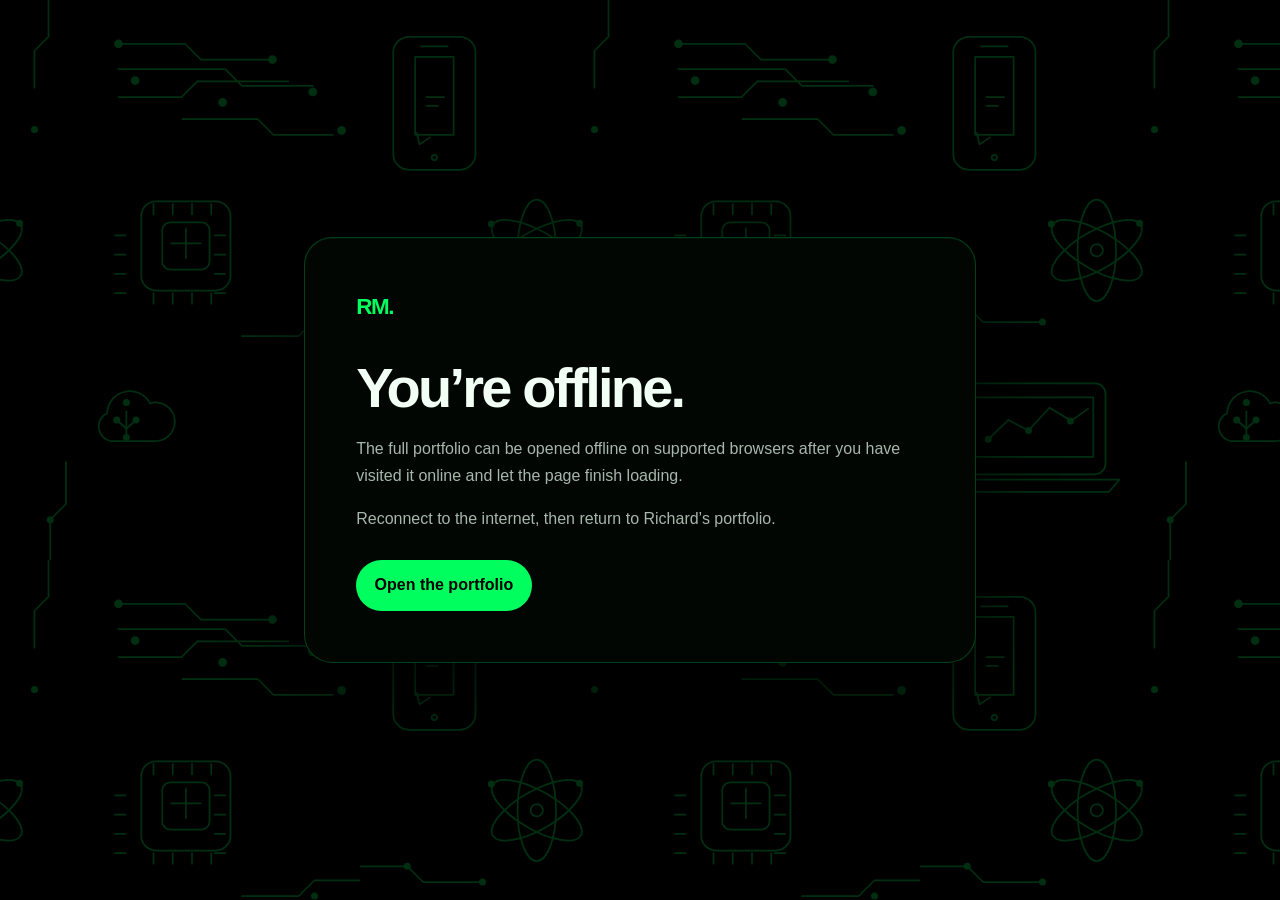
==== offline.html @ 650eb427 "Restyle portfolio in black and neon green" ====
<!doctype html>
<html lang="en">
<head>
  <meta charset="utf-8" />
  <meta name="viewport" content="width=device-width, initial-scale=1" />
  <meta name="robots" content="noindex,follow" />
  <link rel="canonical" href="https://richardmanzi.github.io/" />
  <meta name="theme-color" content="#000000" />
  <title>Offline — Richard Manzi Portfolio</title>
  <style>
    :root { color-scheme: dark; font-family: system-ui, sans-serif; background: #000000; color: #f1fff5; }
    * { box-sizing: border-box; }
    body { min-height: 100vh; margin: 0; display: grid; place-items: center; padding: 1.5rem; }
    main { width: min(100%, 38rem); padding: clamp(1.5rem, 6vw, 3rem); border: 1px solid rgba(48, 49, 39, .12); border-radius: 1.5rem; background: rgba(255, 255, 255, .78); }
    .mark { color: #61752e; font-weight: 800; letter-spacing: -.06em; font-size: 1.4rem; }
    h1 { margin: 2rem 0 .75rem; font-size: clamp(2rem, 8vw, 3.5rem); line-height: 1.05; }
    p { color: #63665d; line-height: 1.7; }
    a { display: inline-block; margin-top: .75rem; padding: .8rem 1.1rem; border-radius: 999px; background: #61752e; color: #fff; font-weight: 750; text-decoration: none; }
    a:focus-visible { outline: 3px solid #61752e; outline-offset: 3px; }
  </style>
  <link rel="stylesheet" href="glass.css?v=black-neon-doodles-2026-10-14" />
</head>
<body>
  <main>
    <div class="mark" aria-hidden="true">RM.</div>
    <h1>You’re offline.</h1>
    <p>The full portfolio can be opened offline on supported browsers after you have visited it online and let the page finish loading.</p>
    <p>Reconnect to the internet, then return to Richard’s portfolio.</p>
    <a href="/">Open the portfolio</a>
  </main>
</body>
</html>
---- glass.css ----
/* Richard Manzi portfolio — warm, light glass theme */
:root {
  --lime: #61752e;
  --lime2: #74863c;
  --lime3: #536426;
  --dark: #282a24;
  --dark2: #f7f6f1;
  --dark3: #eeede7;
  --card: rgba(255, 255, 255, 0.78);
  --border: rgba(48, 49, 39, 0.12);
  --text: #282a24;
  --muted: #63665d;
  --shadow: rgba(42, 40, 31, 0.10);
  --nav-bg: rgba(250, 249, 246, 0.82);
  color-scheme: light;
}

*,
*::before,
*::after { box-sizing: border-box; }

html {
  scroll-behavior: smooth;
  scroll-padding-top: 6rem;
  background: var(--dark2);
}

body {
  min-width: 320px;
  background-color: var(--dark2);
  background-image:
    radial-gradient(ellipse at 8% 6%, rgba(214, 220, 185, 0.34), transparent 34rem),
    radial-gradient(ellipse at 92% 24%, rgba(241, 224, 197, 0.30), transparent 32rem);
  color: var(--text);
  font-family: -apple-system, BlinkMacSystemFont, "Segoe UI", Inter, sans-serif;
  font-size: 16px;
  line-height: 1.65;
  overflow-x: clip;
  -webkit-font-smoothing: antialiased;
  text-rendering: optimizeLegibility;
}

body, button, input, select, textarea { font-family: -apple-system, BlinkMacSystemFont, "Segoe UI", Inter, sans-serif; }
button, input, select, textarea { font-size: inherit; }
img { max-width: 100%; }

* { cursor: auto !important; }
a, button, [role="button"], label, input[type="checkbox"], input[type="radio"] { cursor: pointer !important; }
input:not([type="checkbox"]):not([type="radio"]), textarea { cursor: text !important; }

::selection { background: #dce4c1; color: #25271f; }
::-webkit-scrollbar { width: 8px; }
::-webkit-scrollbar-track { background: #efeee8; }
::-webkit-scrollbar-thumb { background: #9ba977; border: 2px solid #efeee8; border-radius: 999px; }

:focus-visible {
  outline: 3px solid #6c8136 !important;
  outline-offset: 3px;
}

#progress-bar {
  height: 3px;
  background: linear-gradient(90deg, #71843b, #b8c77d);
  box-shadow: 0 1px 8px rgba(94, 116, 44, 0.25);
}

#loader {
  background: rgba(247, 246, 241, 0.97);
  color: var(--text);
}
.loader-logo { color: var(--lime); }
.loader-bar-bg { background: #e2e2d9; }
.loader-bar-fill { background: var(--lime); }

/* Floating top navigation */
body > nav {
  top: max(10px, env(safe-area-inset-top));
  left: clamp(12px, 3.4vw, 52px);
  right: clamp(12px, 3.4vw, 52px);
  width: auto;
  min-height: 62px;
  padding: 0.62rem clamp(0.8rem, 1.7vw, 1.5rem);
  border: 1px solid rgba(255, 255, 255, 0.76);
  border-radius: 999px;
  background: var(--nav-bg);
  box-shadow: 0 12px 38px rgba(47, 45, 36, 0.09), inset 0 1px 0 rgba(255, 255, 255, 0.88);
  backdrop-filter: blur(18px) saturate(145%);
  -webkit-backdrop-filter: blur(18px) saturate(145%);
}

.nav-logo, .drawer-logo, .footer-name { color: var(--lime); }
.nav-logo { font-size: 1.25rem; letter-spacing: -0.07em; }
.nav-links { gap: 0.1rem; }
.nav-links li a {
  padding: 0.5rem 0.7rem;
  border-radius: 999px;
  color: #5f625a;
  font-size: 0.78rem;
  transition: color 0.2s ease, background 0.2s ease;
}
.nav-links li a:hover, .nav-links li a.active { color: #4d6126; background: rgba(111, 132, 56, 0.10); }
.nav-right { gap: 0.55rem; }
.nav-social, .drawer-social-link, .footer-social {
  background: rgba(255, 255, 255, 0.76);
  border: 1px solid var(--border);
  border-radius: 50%;
  color: var(--text);
}
.nav-social { width: 34px; height: 34px; }
.nav-social[title="LinkedIn"] { color: #fff !important; background: #176da0; border-color: #176da0; }
.nav-cta, .drawer-cta, .hire-banner-btn {
  background: var(--lime);
  color: #fff;
  border-radius: 999px;
  box-shadow: 0 5px 14px rgba(74, 91, 34, 0.16);
}
.nav-cta { padding: 0.55rem 1.05rem; font-size: 0.82rem; }
.nav-cta:hover, .drawer-cta:hover, .hire-banner-btn:hover { background: var(--lime3); color: #fff; }
.lang-switcher { background: rgba(255, 255, 255, 0.66); border-color: var(--border); border-radius: 999px; }
.lang-btn { border-radius: 999px; }
.lang-btn.active { background: #e8edd8; color: #43551f; }
.nav-avail-dot { background: #42845e; }
.hamburger span { background: var(--text); }

/* Keep the drawer's inner nav in normal document flow (the global nav rule is fixed). */
#mobile-drawer {
  z-index: 1001;
  width: min(88vw, 360px);
  padding: max(1.4rem, env(safe-area-inset-top)) 1.25rem max(1.5rem, env(safe-area-inset-bottom));
  background: rgba(250, 249, 246, 0.96);
  border-left: 1px solid rgba(255, 255, 255, 0.85);
  box-shadow: -20px 0 60px rgba(40, 39, 32, 0.14);
  backdrop-filter: blur(22px);
  -webkit-backdrop-filter: blur(22px);
}
#mobile-drawer .drawer-header { margin-bottom: 1.2rem; }
#mobile-drawer .drawer-links {
  position: static;
  inset: auto;
  display: flex;
  width: auto;
  height: auto;
  flex: 0 0 auto;
  padding: 0;
  overflow: visible;
  border: 0;
  border-radius: 0;
  background: transparent;
  box-shadow: none;
  backdrop-filter: none;
  -webkit-backdrop-filter: none;
}
.drawer-close { background: rgba(255,255,255,.8); border-color: var(--border); color: var(--text); border-radius: 50%; }
.drawer-links a { color: var(--text); border-color: rgba(48,49,39,.09); padding: 0.78rem 0.15rem; }
.drawer-links a:hover { color: var(--lime); }
.drawer-cv { color: var(--lime); border-color: rgba(97,117,46,.3); border-radius: 999px; }
.drawer-social-link { color: var(--text); }
.drawer-overlay { background: rgba(34, 35, 30, 0.36); backdrop-filter: blur(3px); }

/* Hero */
#hero {
  min-height: min(100vh, 920px);
  min-height: min(100svh, 920px);
  padding: clamp(7.7rem, 13vh, 10rem) 5% 4.7rem;
  background:
    radial-gradient(ellipse at 83% 20%, rgba(222, 226, 202, 0.58), transparent 32rem),
    radial-gradient(ellipse at 15% 88%, rgba(244, 224, 205, 0.40), transparent 28rem),
    linear-gradient(145deg, #faf9f5 0%, #f2f1eb 100%);
}
#hero::before { top: -15rem; right: -12rem; width: 38rem; height: 38rem; background: radial-gradient(circle, rgba(186, 199, 143, 0.24), transparent 70%); }
#hero::after { bottom: -13rem; left: -9rem; width: 30rem; height: 30rem; background: radial-gradient(circle, rgba(226, 195, 163, 0.22), transparent 70%); }
.hero-inner { max-width: 1160px; gap: clamp(2.5rem, 7vw, 6.8rem); }
.hero-text { flex: 1 1 610px; max-width: 690px; }
.hero-badge, .countdown-badge {
  background: rgba(255,255,255,.72);
  border: 1px solid rgba(97,117,46,.19);
  color: #4e6427;
  box-shadow: 0 5px 18px rgba(54,54,42,.045);
}
.hero-badge::before { color: #48845c; }
.hero-name {
  color: var(--text);
  font-family: -apple-system, BlinkMacSystemFont, "Segoe UI", Inter, sans-serif;
  font-size: clamp(3.45rem, 7.4vw, 6.15rem);
  font-weight: 800;
  letter-spacing: -0.075em;
  line-height: .98;
}
.hero-name .first { color: #292b25; }
.hero-name .last { color: var(--lime); }
.hero-title { color: #55584f; font-size: clamp(1rem, 2vw, 1.2rem); }
.hero-title .typed-text { color: #4f6428; }
.hero-title .cursor { background: var(--lime); }
.hero-desc { max-width: 560px; color: #5c5f56; font-size: 1.02rem; line-height: 1.8; }
.hero-actions { gap: 0.7rem; }
.btn-primary, .service-cta, .form-btn, .t-form-btn {
  background: var(--lime);
  color: #fff;
  border-radius: 999px;
  box-shadow: 0 7px 18px rgba(77, 95, 36, 0.15);
}
.btn-primary:hover, .service-cta:hover, .form-btn:hover, .t-form-btn:hover { background: var(--lime3); color: #fff; box-shadow: 0 10px 24px rgba(77, 95, 36, 0.2); }
.btn-secondary, .btn-download {
  color: #34372f;
  border: 1px solid rgba(48,49,39,.16);
  border-radius: 999px;
  background: rgba(255,255,255,.46);
}
.btn-secondary:hover, .btn-download:hover { border-color: rgba(97,117,46,.45); color: #4c6225; background: rgba(255,255,255,.78); }
.btn-download { color: #4d6327; border-color: rgba(97,117,46,.26); }
.hero-photo { flex: 0 0 auto; }
.hero-photo-wrap {
  width: clamp(270px, 29vw, 370px);
  height: clamp(330px, 37vw, 440px);
  border: 8px solid rgba(255,255,255,.78);
  border-radius: 38px;
  background: #ebe8dc;
  box-shadow: 0 26px 65px rgba(56, 51, 40, 0.15), 0 0 0 1px rgba(90,93,69,.08);
}
.hero-photo-wrap img { object-position: center 15%; }
.hero-stats { display: grid; grid-template-columns: repeat(4, minmax(75px,1fr)); gap: 0.7rem; max-width: 565px; margin-top: 2rem; }
.stat { padding: 0.8rem 0.45rem; border: 1px solid rgba(48,49,39,.08); border-radius: 18px; background: rgba(255,255,255,.48); }
.stat-num { color: var(--lime); font-size: 1.75rem; letter-spacing: -.05em; }
.stat-label { color: #66685f; font-size: 0.65rem; letter-spacing: .08em; }
#hero .hero-actions a, #hero .hero-actions button { min-height: 46px; }
#hero .hero-actions #pwa-install-btn { color: var(--lime) !important; background: rgba(255,255,255,.76) !important; border-color: var(--border) !important; border-radius: 999px !important; }
#hero > .hero-inner .hero-text > div[style*="Share:"] a,
#hero > .hero-inner .hero-text > div[style*="Share:"] button { border-radius: 999px !important; }

/* Soft alternating section canvases */
#why-me { background: linear-gradient(130deg, #e8edd9, #f3f0e5 78%); color: var(--text); }
#about, #skills, #experience, #photography, #blog, #languages, #pricing { background-color: #f0efe9; }
#services, #projects, #education, #testimonials, #contact, #availability { background-color: #f8f7f2; }
section { padding: clamp(4.3rem, 7vw, 6.5rem) 5%; scroll-margin-top: 5.4rem; }
.section-inner, .why-inner { max-width: 1160px; }
.section-tag { color: #52692b; letter-spacing: .19em; }
.section-title, .why-title { color: var(--text); font-family: -apple-system, BlinkMacSystemFont, "Segoe UI", Inter, sans-serif; letter-spacing: -.055em; }
.section-title span { color: var(--lime); }
.section-sub, .why-sub { color: var(--muted); }
.divider { width: 48px; height: 4px; background: linear-gradient(90deg, var(--lime), #b8c77d); }
#why-me .why-sub { opacity: 1; }
.why-grid { gap: 1rem; }
.why-card {
  background: rgba(255,255,255,.50);
  border: 1px solid rgba(255,255,255,.76);
  border-radius: 22px;
  box-shadow: 0 8px 24px rgba(48,48,36,.045);
}
.why-card-title { color: #292b25; }
.why-card-text { color: #5e6058; opacity: 1; }
.why-icon { font-size: 1.75rem; }

/* Translucent panels — blur is limited to interactive/content surfaces. */
.about-card, .service-card, .skill-category, .project-card, .edu-card,
.testimonial-card, .testimonial-form-wrap, .lang-card, .contact-item,
.countdown-card, .pricing-grid-wrap > div {
  background: rgba(255,255,255,.73);
  border: 1px solid rgba(255,255,255,.9);
  border-radius: 22px;
  box-shadow: 0 12px 32px rgba(48,47,37,.055), inset 0 1px 0 rgba(255,255,255,.78);
}
@supports ((backdrop-filter: blur(1px)) or (-webkit-backdrop-filter: blur(1px))) {
  .about-card, .service-card, .project-card, .testimonial-card, .contact-item, .testimonial-form-wrap {
    backdrop-filter: blur(9px) saturate(125%);
    -webkit-backdrop-filter: blur(9px) saturate(125%);
  }
}
.about-text p { color: #5d6057; }
.about-info-icon, .contact-icon, .project-icon, .skill-cat-icon {
  background: #edf0e3;
  border-color: rgba(97,117,46,.16);
}
.about-info-label, .contact-label { color: #6b6e64; }
.about-info-value, .contact-value { color: #2d3028; }
.about-card-title, .service-name, .skill-cat-title, .project-title, .edu-degree, .testimonial-name, .lang-name, .countdown-title { color: #292b25; }
.about-card-text, .service-desc, .skill-bar-name, .project-desc, .timeline-company, .timeline-desc,
.testimonial-text, .testimonial-form-sub, .lang-level, .blog-card-excerpt, .countdown-subtitle { color: #61645b; }
.about-card:hover, .service-card:hover, .skill-category:hover, .project-card:hover,
.edu-card:hover, .testimonial-card:hover, .lang-card:hover, .contact-item:hover {
  border-color: rgba(97,117,46,.24);
  box-shadow: 0 18px 42px rgba(48,47,37,.09);
}
.service-card::before { background: linear-gradient(90deg,#667b32,#b4c47b); height: 4px; }
.service-card.featured { border-color: rgba(97,117,46,.25); }
.service-badge, .blog-tag { background: #e8edd9; color: #4d6229; border-radius: 999px; }
.service-icon { font-size: 2.2rem; }
.service-feature { color: #5d6057; }
.service-feature::before { color: var(--lime); }
.service-cta { padding: .7rem 1.2rem; }
.skill-cat-icon { border-radius: 10px; }
.skill-bar-pct { color: #53682c; }
.skill-bar-bg { height: 6px; background: #e0e1d8; }
.skill-bar-fill { background: linear-gradient(90deg,#63772f,#a5b66c); }
.skill-tag { background: #edf0e3; border-color: rgba(97,117,46,.15); color: #4c6128; border-radius: 999px; }
.projects-grid { grid-template-columns: repeat(auto-fill, minmax(min(100%, 300px), 1fr)); gap: 1.2rem; }

.project-directory { position: static; inset: auto; z-index: auto; width: auto; height: auto; overflow: visible; display: grid; align-items: stretch; justify-content: normal; gap: .7rem; margin: 1.35rem 0 1.5rem; padding: 0; border: 0; border-radius: 0; background: none; box-shadow: none; backdrop-filter: none; -webkit-backdrop-filter: none; }
.project-directory-block { padding: .9rem; border: 1px solid rgba(97,117,46,.14); border-radius: 18px; background: rgba(255,255,255,.58); }
.project-directory-learning { border-color: rgba(97,117,46,.24); background: linear-gradient(120deg, rgba(232,237,217,.88), rgba(255,255,255,.78)); box-shadow: 0 10px 28px rgba(55,58,43,.06); }
.project-directory-heading { display: flex; flex-wrap: wrap; align-items: baseline; gap: .2rem .7rem; margin: 0 0 .65rem; }
.project-directory-kicker { color: #4d6229; font-size: .74rem; font-weight: 750; letter-spacing: .07em; line-height: 1.4; text-transform: uppercase; }
.project-directory-note { color: #64675d; font-size: .78rem; line-height: 1.4; }
.project-directory-links { display: grid; grid-template-columns: repeat(auto-fit, minmax(min(100%, 220px), 1fr)); gap: .55rem; }
.project-directory-link { display: flex; align-items: center; justify-content: space-between; gap: .7rem; min-width: 0; min-height: 48px; padding: .6rem .78rem; border: 1px solid rgba(97,117,46,.14); border-radius: 13px; background: rgba(255,255,255,.78); color: #42483a; font-size: .84rem; font-weight: 650; line-height: 1.3; text-decoration: none; transition: background .2s ease, border-color .2s ease, transform .2s ease, box-shadow .2s ease; }
.project-directory-link strong { display: inline-flex; flex: 0 0 auto; align-items: center; justify-content: center; min-height: 1.55rem; padding: .12rem .5rem; border-radius: 999px; background: #edf0e3; color: #4d6229; font-size: .7rem; white-space: nowrap; }
.project-directory-link:hover, .project-directory-link:focus-visible { border-color: rgba(97,117,46,.4); background: #f3f5eb; box-shadow: 0 5px 15px rgba(55,58,43,.07); transform: translateY(-1px); }
.project-directory-community { border-color: rgba(97,117,46,.25); background: rgba(255,255,255,.88); }
.project-directory-community strong { background: #e3ebd0; }
.project-group { margin: 2.4rem 0 0; scroll-margin-top: 6rem; }
.project-group-heading { display: flex; align-items: flex-end; justify-content: space-between; gap: 1rem; margin: 0 0 1.1rem; }
.project-group-kicker { display: block; margin-bottom: .3rem; color: #64733e; font-size: .72rem; font-weight: 700; letter-spacing: .08em; line-height: 1.4; text-transform: uppercase; }
.project-group-title { margin: 0; color: var(--text); font-size: clamp(1.35rem, 3vw, 1.8rem); line-height: 1.18; }
.project-group-description { max-width: 680px; margin: .48rem 0 0; color: var(--muted); font-size: .91rem; line-height: 1.55; }
.project-group-count { flex: 0 0 auto; padding: .42rem .68rem; border: 1px solid rgba(97,117,46,.15); border-radius: 999px; background: rgba(255,255,255,.6); color: #586439; font-size: .76rem; font-weight: 650; }
.project-community-group { margin-top: 2.7rem; padding: clamp(1rem, 2.5vw, 1.5rem); border: 1px solid rgba(97,117,46,.12); border-radius: 26px; background: linear-gradient(135deg, rgba(238,241,229,.78), rgba(255,255,255,.68)); }
.project-community-group .project-group-heading { margin-bottom: 1rem; }
.project-community-group .community-source-note { margin: 0 0 1rem; }
.project-community-group .community-grid { grid-template-columns: repeat(auto-fit, minmax(min(100%, 400px), 1fr)); }
.project-directory + .project-community-group { margin-top: 1rem; }
.project-community-group + .project-community-group { margin-top: 1.35rem; }
.project-portfolio-heading { margin: 2.5rem 0 0; padding-top: 1.5rem; border-top: 1px solid rgba(97,117,46,.16); }
.project-portfolio-heading h3 { margin: 0; color: var(--text); font-size: clamp(1.4rem, 3vw, 1.8rem); line-height: 1.2; }
.project-portfolio-heading p { margin: .38rem 0 0; color: var(--muted); font-size: .9rem; }
.project-portfolio-heading + .project-group { margin-top: 1.15rem; }
@media (max-width: 600px) {
  .project-directory { gap: .55rem; margin: 1rem 0 1.1rem; }
  .project-directory-block { padding: .75rem; border-radius: 16px; }
  .project-directory-heading { gap: .15rem .45rem; margin-bottom: .55rem; }
  .project-directory-kicker { font-size: .69rem; }
  .project-directory-note { font-size: .73rem; }
  .project-directory-links { grid-template-columns: repeat(auto-fit, minmax(min(100%, 210px), 1fr)); gap: .45rem; }
  .project-directory-link { min-height: 46px; gap: .35rem; padding: .55rem .65rem; font-size: .78rem; }
  .project-group { margin-top: 2rem; scroll-margin-top: 4.8rem; }
  .project-group-heading { align-items: flex-start; }
  .project-group-count { margin-top: .1rem; }
  .project-community-group { padding: 1rem; border-radius: 20px; }
  .project-directory + .project-community-group { margin-top: .7rem; }
  .project-community-group + .project-community-group { margin-top: 1rem; }
  .project-portfolio-heading { margin-top: 2rem; padding-top: 1.2rem; }
}

.project-card { padding: 1.55rem; cursor: pointer !important; }
.project-card::before { background: linear-gradient(90deg,#657a31,#b2c37b); }
.project-img { border-radius: 16px; }
.project-img-placeholder { background: linear-gradient(135deg,#e9eadf,#f7f3e9); color: #667832; }
.project-tag { background: rgba(246,246,240,.9); border-color: rgba(48,49,39,.1); color: #62655c; border-radius: 999px; }
.project-more, .blog-read-more { color: #51672a; }
.community-section { background: linear-gradient(135deg, #eef1e5 0%, #f8f7f2 72%); }
.community-jump { display: flex; flex-wrap: wrap; align-items: center; gap: .8rem; margin: 1.4rem 0 .1rem; padding: 1rem 1.1rem; border: 1px solid rgba(97,117,46,.13); border-radius: 18px; background: rgba(255,255,255,.48); }
.community-jump p { margin: 0; color: var(--muted); font-size: .9rem; }
.community-jump a { text-decoration: none; }
.community-source-note { margin: .85rem 0 1.7rem; color: var(--muted); font-size: .88rem; line-height: 1.55; }
.community-source-note a, .community-credit a { color: #4d6229; text-underline-offset: .16em; }
.community-grid { align-items: stretch; grid-template-columns: repeat(auto-fit, minmax(min(100%, 400px), 1fr)); }
.community-card { display: flex; flex-direction: column; cursor: default !important; }
.community-card .project-title { margin: 0 0 .65rem; font-size: 1.08rem; line-height: 1.35; }
.community-card .project-title a { color: inherit; text-decoration: none; text-underline-offset: .16em; }
.community-card .project-title a:hover, .community-card .project-title a:focus-visible { text-decoration: underline; }
.community-badge { align-self: flex-start; margin: 0 0 .95rem; padding: .43rem .7rem; border: 1px solid rgba(97,117,46,.18); border-radius: 999px; background: #eaf0d9; color: #4f632b; font-size: .68rem; line-height: 1.4; letter-spacing: .025em; }
.community-figure { margin: 0 0 1.05rem; }
.community-figure > a { display: block; overflow: hidden; border-radius: 16px; }
.community-image { display: block; width: 100%; max-width: 100%; height: auto; aspect-ratio: 16 / 9; object-fit: contain; border-radius: 16px; background: #141511; }
.community-figure figcaption { margin-top: .52rem; color: #6a6d64; font-size: .73rem; line-height: 1.45; }
.community-figure figcaption a { color: #4d6229; text-underline-offset: .15em; }
.community-detail { margin: .2rem 0 .7rem; color: #5d6057; font-size: .86rem; line-height: 1.55; }
.community-detail strong, .community-credit strong { color: #34372f; }
.community-resources { margin-top: .15rem; padding: .72rem .82rem; border: 1px solid rgba(97,117,46,.15); border-radius: 14px; background: rgba(249,249,242,.72); }
.community-resources summary { color: #4f622b; cursor: pointer; font-size: .9rem; font-weight: 650; }
.community-links { display: flex; flex-wrap: wrap; gap: .45rem; margin-top: .72rem; }
.community-links a { display: inline-flex; align-items: center; min-height: 38px; padding: .43rem .65rem; border: 1px solid rgba(97,117,46,.16); border-radius: 999px; background: rgba(255,255,255,.78); color: #4d6128; font-size: .77rem; line-height: 1.35; text-decoration: none; overflow-wrap: anywhere; }
.community-links a:hover, .community-links a:focus-visible { border-color: rgba(97,117,46,.38); background: #eef1e4; }
.community-credit { margin: .8rem 0 0; color: #61645b; font-size: .79rem; line-height: 1.5; overflow-wrap: anywhere; }
@media (max-width: 600px) {
  .community-jump { align-items: flex-start; flex-direction: column; }
  .community-card { padding: 1.2rem; }
  .community-badge { border-radius: 12px; }
  .community-links a { min-height: 42px; }
}

/* Timeline, learning, testimonials, forms */
.timeline::before { background: linear-gradient(to bottom, #8ea057, rgba(142,160,87,.12)); }
.timeline-dot { background: var(--lime); border-color: #f0efe9; box-shadow: 0 0 0 5px rgba(97,117,46,.12); }
.timeline-date, .edu-school, .testimonial-stars, .lang-stars { color: #53682a; }
.edu-card { border-radius: 20px; }
.testimonial-avatar { background: #e5ead5; color: #425322; }
.testimonial-form-wrap { border-color: rgba(97,117,46,.2); }
.testimonial-form-title { color: var(--text); }
.t-form-input, .t-form-textarea, .t-form-select,
.form-input, .form-textarea {
  background: rgba(255,255,255,.78);
  border: 1px solid rgba(48,49,39,.14);
  color: var(--text);
  border-radius: 14px;
}
.t-form-input:focus, .t-form-textarea:focus, .t-form-select:focus,
.form-input:focus, .form-textarea:focus { border-color: #718640; box-shadow: 0 0 0 4px rgba(97,117,46,.10); }
.t-form-select option { background: #fff; color: var(--text); }
.t-form-label, .form-label { color: #55594f; }
.t-form-stars label { color: #c6c7bd; }
.t-form-stars input:checked ~ label, .t-form-stars label:hover, .t-form-stars label:hover ~ label { color: #75883d; }
.t-form-btn, .form-btn { border: 0; padding: .9rem 1.1rem; }
#contact .contact-grid { gap: clamp(2rem,5vw,4.5rem); }
.contact-item { border-radius: 18px; }
.contact-item:hover { transform: translateY(-2px); }

/* Blog cards and dialogs */
.blog-card {
  overflow: hidden;
  background: rgba(255,255,255,.76);
  border: 1px solid rgba(255,255,255,.9);
  border-radius: 22px;
  box-shadow: 0 12px 32px rgba(48,47,37,.055);
}
.blog-card-header { background: linear-gradient(135deg,#e9ecdf,#f4eee3); }
.blog-card-header::before { background: rgba(111,132,56,.10); }
.blog-card-title { color: #292b25; }
.blog-card:hover { border-color: rgba(97,117,46,.25); box-shadow: 0 18px 42px rgba(48,47,37,.09); }
.blog-modal-content { color: #5d6057; }
.blog-modal-content h3, .modal-features-title { color: #52672b; }
.modal-overlay { background: rgba(37,38,32,.45); backdrop-filter: blur(6px); -webkit-backdrop-filter: blur(6px); }
.modal-box {
  background: rgba(251,250,247,.97);
  border: 1px solid rgba(255,255,255,.92);
  border-radius: 28px;
  box-shadow: 0 26px 80px rgba(31,32,26,.22);
}
.modal-title { color: var(--text); }
.modal-desc, .modal-feature { color: #5d6057; }
.modal-close { background: #f0efe9; border-color: var(--border); color: #55584f; border-radius: 50%; }
.modal-close:hover { border-color: rgba(97,117,46,.35); color: var(--lime); }
.modal-feature::before { color: var(--lime); }

/* Pricing, calendar, and countdown */
.price-option { border-color: rgba(48,49,39,.09); }
.price-label { color: #62655c; }
.price-option:has(input:checked) .price-label { color: #292b25; }
.price-option input[type=checkbox] { accent-color: var(--lime); }
.price-amt { color: #52672a; }
.price-item-row { color: #62655c; border-color: rgba(48,49,39,.08); }
#price-total { color: var(--lime) !important; }
#avail-calendar > div {
  background: rgba(255,255,255,.78) !important;
  border-color: rgba(48,49,39,.11) !important;
  border-radius: 16px !important;
  box-shadow: 0 8px 22px rgba(48,47,37,.05);
}
.countdown-card {
  background: linear-gradient(135deg,rgba(255,255,255,.86),rgba(238,240,226,.82));
  border-color: rgba(97,117,46,.18);
}
.countdown-card::before { animation: none; background: radial-gradient(circle at 80% 12%,rgba(97,117,46,.08),transparent 42%); }
.countdown-unit { background: rgba(255,255,255,.72); border-color: rgba(48,49,39,.10); border-radius: 16px; }
.countdown-unit:hover { border-color: rgba(97,117,46,.3); }
.countdown-number { color: var(--lime); }
.countdown-label, .countdown-progress-label { color: #65685e; }
.countdown-progress-bar { background: #e0e1d8; }
.countdown-progress-fill { background: linear-gradient(90deg,#697e34,#a5b66c); }

/* Sticky actions and footer */
#hire-banner {
  bottom: max(0px, env(safe-area-inset-bottom));
  padding: .8rem max(4%, env(safe-area-inset-right)) .8rem max(4%, env(safe-area-inset-left));
  background: rgba(250,249,246,.90);
  color: var(--text);
  border-top: 1px solid rgba(48,49,39,.10);
  box-shadow: 0 -10px 28px rgba(42,40,31,.06);
  backdrop-filter: blur(16px) saturate(140%);
  -webkit-backdrop-filter: blur(16px) saturate(140%);
}
.hire-banner-text { color: #34372f; }
.hire-banner-text span { color: #65685f; opacity: 1; }
.hire-banner-btn { padding: .55rem 1rem; }
.hire-banner-close { color: #5c5f56; }
footer { background: rgba(238,237,231,.82); border-top: 1px solid rgba(48,49,39,.10); }
.footer-text { color: #63665d; }
.footer-social { color: var(--text); }
#whatsapp-btn {
  bottom: max(5rem, calc(4.5rem + env(safe-area-inset-bottom)));
  right: max(1.25rem, env(safe-area-inset-right));
  box-shadow: 0 9px 25px rgba(37,211,102,.25), 0 0 0 5px rgba(255,255,255,.58);
}
#back-top {
  bottom: max(1.25rem, calc(1rem + env(safe-area-inset-bottom)));
  right: max(1.3rem, env(safe-area-inset-right));
  background: rgba(255,255,255,.86);
  color: #435323;
  border: 1px solid rgba(97,117,46,.18);
  border-radius: 50%;
  box-shadow: 0 8px 24px rgba(43,43,34,.11);
}
#back-top:hover { background: #e9eddc; color: #435323; }
#cookie-banner {
  background: rgba(250,249,246,.96) !important;
  border-top: 1px solid rgba(48,49,39,.12) !important;
  box-shadow: 0 -12px 32px rgba(42,40,31,.10);
  backdrop-filter: blur(18px);
  -webkit-backdrop-filter: blur(18px);
  padding-bottom: max(1rem, env(safe-area-inset-bottom)) !important;
}
#cookie-banner p { color: #5c5f56 !important; }
#cookie-banner a { color: #4f6428 !important; }
#visitor-badge { background: rgba(250,249,246,.9) !important; border-color: var(--border) !important; color: #62655c !important; backdrop-filter: blur(12px); }
#cursor, #cursor-ring { display: none !important; }

/* Offline fallback uses the same stylesheet when available from the app-shell cache. */
body > main {
  width: min(100%, 42rem);
  padding: clamp(1.6rem, 6vw, 3.2rem);
  border: 1px solid rgba(255,255,255,.9);
  border-radius: 28px;
  background: rgba(255,255,255,.78);
  box-shadow: 0 24px 70px rgba(42,40,31,.11), inset 0 1px 0 rgba(255,255,255,.9);
  backdrop-filter: blur(14px);
  -webkit-backdrop-filter: blur(14px);
}
body > main .mark { color: var(--lime); }
body > main h1 { color: var(--text); letter-spacing: -.05em; line-height: 1.08; }
body > main p { color: var(--muted); }
body > main a {
  display: inline-flex;
  align-items: center;
  min-height: 46px;
  padding: .75rem 1.15rem;
  border-radius: 999px;
  background: var(--lime);
  color: #fff;
  font-weight: 750;
  text-decoration: none;
}
body > main a:hover { background: var(--lime3); }

@media (max-width: 1100px) {
  body > nav { min-height: 58px; }
  .nav-links { display: none !important; }
  .nav-social { display: none; }
  .hamburger { display: flex; }
}

@media (max-width: 900px) {
  #hero { padding-top: 7.5rem; min-height: auto; }
  .hero-inner { flex-direction: column-reverse; gap: 2.2rem; }
  .hero-text { flex-basis: auto; width: 100%; }
  .hero-photo-wrap { width: min(58vw, 300px); height: min(68vw, 360px); }
  .hero-stats { margin-left: auto; margin-right: auto; }
  .hero-desc { margin-left: auto; margin-right: auto; }
}

@media (max-width: 600px) {
  body { font-size: 15.5px; }
  body > nav {
    top: max(7px, env(safe-area-inset-top));
    left: 9px;
    right: 9px;
    min-height: 55px;
    padding: .48rem .75rem;
    border-radius: 999px;
  }
  .nav-logo { font-size: 1.18rem; }
  .nav-right { gap: .35rem; }
  .nav-cta { padding: .5rem .8rem; font-size: .77rem; }
  .lang-switcher { padding: .14rem; }
  .lang-btn { padding: .28rem .48rem; }
  .nav-avail-dot { display: none; }
  #hero { padding: 7rem 1.15rem 3.8rem; }
  .hero-inner { gap: 1.7rem; }
  .hero-photo-wrap { width: min(58vw, 245px); height: min(69vw, 300px); border-width: 6px; border-radius: 30px; }
  .hero-name { font-size: clamp(3.3rem, 16vw, 4.6rem); letter-spacing: -.075em; }
  .hero-badge { margin-bottom: 1.1rem; padding: .38rem .8rem; font-size: .68rem; }
  .hero-title { min-height: 1.7rem; margin-bottom: 1rem; }
  .hero-desc { font-size: .95rem; margin-bottom: 1.5rem; }
  .hero-actions { display: grid; grid-template-columns: 1fr; gap: .6rem; }
  .hero-actions > a, .hero-actions > button { width: 100%; justify-content: center; }
  .hero-stats { width: 100%; grid-template-columns: repeat(2,minmax(0,1fr)); max-width: 390px; gap: .5rem; margin-top: 1.4rem; }
  .stat { padding: .65rem .4rem; border-radius: 15px; }
  .stat-num { font-size: 1.55rem; }
  section { padding: 4rem 1.15rem; }
  .section-sub { margin-bottom: 2rem; }
  .about-grid, .contact-grid { gap: 1.7rem; }
  .services-grid, .skills-grid, .projects-grid, .edu-grid, .testimonials-grid, .blog-grid { grid-template-columns: minmax(0,1fr); gap: .9rem; }
  .why-grid { grid-template-columns: repeat(2,minmax(0,1fr)); gap: .65rem; }
  .why-card { padding: 1rem; border-radius: 18px; }
  .why-card-title { font-size: .9rem; }
  .why-card-text { font-size: .8rem; }
  .about-card, .service-card, .skill-category, .project-card, .edu-card, .testimonial-card,
  .testimonial-form-wrap, .contact-item, .lang-card { border-radius: 19px; }
  .project-card { padding: 1.25rem; }
  .modal-box { max-height: 88vh; padding: 1.65rem; border-radius: 23px; }
  .t-form-row { grid-template-columns: 1fr; }
  .pricing-grid-wrap { gap: .9rem !important; }
  .pricing-grid-wrap > div { padding: 1.25rem !important; }
  #avail-calendar { grid-template-columns: repeat(3,minmax(0,1fr)) !important; gap: .55rem !important; }
  #avail-calendar > div { padding: .7rem .35rem !important; }
  #hire-banner { gap: .55rem; padding-left: 1rem; padding-right: 1rem; }
  .hire-banner-text { font-size: .78rem; }
  .hire-banner-text span { display: none; }
  .hire-banner-btn { font-size: .75rem; padding: .48rem .78rem; }
  .hire-banner-close { font-size: 1rem; }
  footer { padding: 2rem 1.15rem; }
  .footer-inner { align-items: flex-start; }
  .footer-socials { flex-wrap: wrap; gap: .5rem; }
  .footer-social { width: 38px; height: 38px; }
  #cookie-banner { padding-left: 1rem !important; padding-right: 1rem !important; }
  #visitor-badge { top: 70px !important; right: .8rem !important; }
  .countdown-card { padding: 1.25rem; }
  .countdown-timer { gap: .5rem; }
  .countdown-unit { min-width: 60px; padding: .7rem; }
  .countdown-number { font-size: 1.4rem; }
}

@media (max-width: 380px) {
  .lang-switcher { display: none; }
  .why-grid { grid-template-columns: 1fr; }
  #avail-calendar { grid-template-columns: repeat(2,minmax(0,1fr)) !important; }
  .contact-value { font-size: .84rem; overflow-wrap: anywhere; }
}

@media (prefers-reduced-motion: reduce) {
  *, *::before, *::after {
    scroll-behavior: auto !important;
    animation-duration: .01ms !important;
    animation-iteration-count: 1 !important;
    transition-duration: .01ms !important;
  }
  .fade-in, .fade-in.visible { opacity: 1; transform: none; }
}

@media (prefers-reduced-transparency: reduce) {
  body > nav, #mobile-drawer, #hire-banner, #cookie-banner, .about-card, .service-card,
  .project-card, .testimonial-card, .contact-item, body > main { backdrop-filter: none; -webkit-backdrop-filter: none; }
}


/* Quiet 3D depth: a layered portrait and pointer-only card lift, with no JS/WebGL. */
.hero-photo {
  position: relative;
  isolation: isolate;
  perspective: 1100px;
  transform-style: preserve-3d;
  margin: 0 .55rem .5rem 0;
}
.hero-photo::before {
  content: "";
  position: absolute;
  z-index: -1;
  inset: 1.2rem -.45rem -.45rem 1.1rem;
  border: 1px solid rgba(255,255,255,.9);
  border-radius: 40px;
  background: linear-gradient(145deg, rgba(255,255,255,.84), rgba(229,233,216,.72));
  box-shadow: 0 24px 48px rgba(58,55,43,.10), inset 0 1px 0 rgba(255,255,255,.92);
  transform: translate3d(0,0,-24px) rotate(2.5deg);
  pointer-events: none;
}
.hero-photo-wrap {
  transform-style: preserve-3d;
  transition: transform .28s cubic-bezier(.2,.7,.25,1), box-shadow .28s ease;
  box-shadow: 0 28px 64px rgba(56,51,40,.16), 0 5px 14px rgba(56,51,40,.08), inset 0 1px 0 rgba(255,255,255,.96);
}
.hero-photo-wrap::after {
  content: "";
  position: absolute;
  inset: 0;
  border-radius: inherit;
  background: linear-gradient(135deg, rgba(255,255,255,.24), transparent 34%);
  pointer-events: none;
}

@media (hover: hover) and (pointer: fine) {
  .hero-photo-wrap:hover {
    transform: perspective(1100px) rotateY(-2deg) rotateX(1.25deg) translateY(-3px);
    box-shadow: 0 34px 72px rgba(56,51,40,.19), 0 7px 18px rgba(56,51,40,.09), inset 0 1px 0 rgba(255,255,255,.96);
  }

  .about-card, .service-card, .skill-category, .project-card, .edu-card,
  .testimonial-card, .lang-card, .contact-item, .blog-card {
    transform-style: preserve-3d;
    transition: transform .22s cubic-bezier(.2,.7,.25,1), box-shadow .22s ease, border-color .22s ease;
  }
  .about-card:hover, .service-card:hover, .skill-category:hover, .project-card:hover,
  .edu-card:hover, .testimonial-card:hover, .lang-card:hover, .contact-item:hover, .blog-card:hover {
    transform: perspective(1000px) translateY(-4px) rotateX(.55deg);
    box-shadow: 0 18px 38px rgba(48,47,37,.10), inset 0 1px 0 rgba(255,255,255,.86);
  }
}

@media (prefers-reduced-motion: reduce) {
  .hero-photo-wrap { transition: none; }
  .hero-photo-wrap:hover,
  .about-card:hover, .service-card:hover, .skill-category:hover, .project-card:hover,
  .edu-card:hover, .testimonial-card:hover, .lang-card:hover, .contact-item:hover, .blog-card:hover {
    transform: none;
  }
}


/* Black + neon portfolio theme with original, static line-art texture. */
:root {
  --lime: #00ff5e;
  --lime2: #39ff82;
  --lime3: #00d653;
  --dark: #000000;
  --dark2: #000000;
  --dark3: #000000;
  --card: rgba(3, 8, 4, .96);
  --border: rgba(0, 255, 94, .22);
  --text: #f1fff5;
  --muted: #a8b7ac;
  --shadow: rgba(0, 255, 94, .12);
  --nav-bg: rgba(0, 0, 0, .92);
  color-scheme: dark;
}

html { background: #000; }
body {
  color: var(--text);
  background-color: #000;
  background-image: url("assets/neon-doodles.svg");
  background-position: center top;
  background-size: 560px 560px;
  background-repeat: repeat;
  background-attachment: fixed;
}
::selection { background: var(--lime); color: #000; }
::-webkit-scrollbar-track { background: #000; }
::-webkit-scrollbar-thumb { background: var(--lime3); border: 2px solid #000; }
:focus-visible { outline-color: var(--lime) !important; }

/* Keep the patterned black canvas visible between content blocks. */
#hero, section, footer {
  color: var(--text);
  background: transparent !important;
}
#hero::before, #hero::after { background: none !important; }
section { border-color: rgba(0, 255, 94, .08); }
#progress-bar { background: var(--lime); box-shadow: 0 0 12px rgba(0,255,94,.34); }
#loader { background: #000; }
.loader-bar-bg { background: #102016; }
.loader-bar-fill { background: var(--lime); }

/* Navigation and floating controls */
body > nav {
  background: rgba(0,0,0,.91);
  border: 1px solid rgba(0,255,94,.24);
  box-shadow: 0 12px 34px rgba(0,0,0,.72), inset 0 1px 0 rgba(0,255,94,.08);
  -webkit-backdrop-filter: blur(16px);
  backdrop-filter: blur(16px);
}
.nav-logo, .drawer-logo, .footer-name { color: var(--lime); }
.nav-links li a { color: #b1bcb4; }
.nav-links li a:hover, .nav-links li a.active { color: var(--lime); background: rgba(0,255,94,.10); }
.nav-social, .drawer-social-link, .footer-social {
  background: #050805;
  border-color: rgba(0,255,94,.22);
  color: var(--text);
}
.nav-social[title="LinkedIn"] { color: #000 !important; background: var(--lime); border-color: var(--lime); }
.lang-switcher { background: #050805; border-color: var(--border); }
.lang-btn.active { color: #000; background: var(--lime); }
.nav-avail-dot { background: var(--lime); box-shadow: 0 0 9px rgba(0,255,94,.7); }
.hamburger span { background: var(--lime); }
#mobile-drawer { background: rgba(0,0,0,.97); border-color: var(--border); box-shadow: -20px 0 60px rgba(0,0,0,.75); }
.drawer-close { background: #080d09; border-color: var(--border); color: var(--text); }
.drawer-links a { color: var(--text); border-color: rgba(0,255,94,.15); }
.drawer-links a:hover { color: var(--lime); }
.drawer-cv { color: var(--lime); border-color: rgba(0,255,94,.4); }
.drawer-overlay { background: rgba(0,0,0,.78); }

/* Hero, portraits, and calls to action */
#hero { min-height: min(100vh, 920px); min-height: min(100svh, 920px); }
.hero-badge, .countdown-badge {
  color: var(--lime);
  background: rgba(0,255,94,.055);
  border-color: rgba(0,255,94,.26);
  box-shadow: none;
}
.hero-badge::before { color: var(--lime); }
.hero-name .first { color: var(--text); }
.hero-name .last, .hero-title .typed-text { color: var(--lime); }
.hero-title, .hero-desc { color: var(--muted); }
.hero-title .cursor { background: var(--lime); }
.hero-photo::before {
  border-color: rgba(0,255,94,.38);
  background: #030704;
  box-shadow: 0 20px 42px rgba(0,0,0,.7), inset 0 1px 0 rgba(0,255,94,.08);
}
.hero-photo-wrap {
  border-color: rgba(0,255,94,.58);
  background: #000;
  box-shadow: 0 0 34px rgba(0,255,94,.12), 0 26px 60px rgba(0,0,0,.75);
}
.hero-photo-wrap::after { background: linear-gradient(135deg, rgba(0,255,94,.10), transparent 38%); }
.stat {
  color: var(--text);
  background: rgba(2,7,3,.94);
  border-color: rgba(0,255,94,.2);
  box-shadow: inset 0 1px 0 rgba(0,255,94,.04);
}
.stat-num { color: var(--lime); }
.stat-label { color: #9eada3; }
.btn-primary, .service-cta, .form-btn, .t-form-btn, .nav-cta, .drawer-cta {
  color: #000;
  background: var(--lime);
  box-shadow: 0 0 18px rgba(0,255,94,.13);
}
.btn-primary:hover, .service-cta:hover, .form-btn:hover, .t-form-btn:hover, .nav-cta:hover, .drawer-cta:hover {
  color: #000;
  background: var(--lime2);
  box-shadow: 0 0 24px rgba(0,255,94,.24);
}
.btn-secondary, .btn-download {
  color: var(--text);
  background: rgba(0,0,0,.72);
  border-color: rgba(0,255,94,.27);
}
.btn-secondary:hover, .btn-download:hover { color: var(--lime); background: rgba(0,255,94,.055); border-color: var(--lime); }
.btn-download { color: var(--lime); }
#hero .hero-actions #pwa-install-btn { color: var(--lime) !important; background: #030704 !important; border-color: var(--border) !important; }

/* Original cards and project groupings remain intact; only their treatment changes. */
.why-card, .about-card, .service-card, .skill-category, .project-card, .edu-card,
.testimonial-card, .testimonial-form-wrap, .lang-card, .contact-item, .blog-card,
.countdown-card, .pricing-grid-wrap > div, .project-directory-block, .project-directory-link,
.countdown-unit {
  color: var(--text);
  background: rgba(2,7,3,.95);
  border-color: rgba(0,255,94,.19);
  box-shadow: 0 12px 32px rgba(0,0,0,.48), inset 0 1px 0 rgba(0,255,94,.035);
}
.why-card:hover, .about-card:hover, .service-card:hover, .skill-category:hover, .project-card:hover,
.edu-card:hover, .testimonial-card:hover, .lang-card:hover, .contact-item:hover, .blog-card:hover {
  border-color: rgba(0,255,94,.42);
  box-shadow: 0 18px 40px rgba(0,0,0,.62), 0 0 20px rgba(0,255,94,.055);
}
.why-card-title, .about-card-title, .service-name, .skill-cat-title, .project-title,
.edu-degree, .testimonial-name, .lang-name, .countdown-title, .section-title, .why-title,
.modal-title, .testimonial-form-title, .timeline-title { color: var(--text); }
.why-card-text, .about-card-text, .about-text p, .service-desc, .service-feature,
.skill-bar-name, .project-desc, .timeline-company, .timeline-desc, .testimonial-text,
.testimonial-form-sub, .lang-level, .blog-card-excerpt, .countdown-subtitle,
.section-sub, .why-sub, .footer-text, .stat-label { color: var(--muted); }
.section-tag, .project-directory-kicker, .project-group-kicker, .project-more,
.about-info-value, .contact-value, .edu-school, .timeline-date, .skill-bar-pct,
.countdown-number, .countdown-progress-label { color: var(--lime); }
.section-title span { color: var(--lime); }
.divider { background: var(--lime); box-shadow: 0 0 12px rgba(0,255,94,.22); }
.project-directory-note, .project-group-note { color: var(--muted); }
.project-directory-link { color: var(--text); }
.project-directory-link strong, .project-directory-learning, .project-directory-community { background: rgba(0,255,94,.055); color: var(--lime); }
.project-directory-link:hover, .project-directory-link:focus-visible { color: var(--lime); background: rgba(0,255,94,.08); border-color: rgba(0,255,94,.45); }
.service-card::before { background: linear-gradient(90deg, var(--lime), transparent); }
.service-card.featured, .testimonial-form-wrap { border-color: rgba(0,255,94,.36); }
.service-badge, .blog-tag { color: var(--lime); background: rgba(0,255,94,.08); }
.service-feature::before { color: var(--lime); }
.skill-cat-icon, .about-info-icon, .contact-icon, .project-icon { color: var(--lime); background: rgba(0,255,94,.08); border-color: rgba(0,255,94,.22); }
.skill-bar-bg, .countdown-progress-bar { background: #102016; }
.skill-bar-fill, .countdown-progress-fill { background: var(--lime); }
.skill-tag { color: var(--lime); background: rgba(0,255,94,.06); border-color: rgba(0,255,94,.2); }
.project-tag { color: #b3c1b7; background: rgba(0,255,94,.035); border-color: rgba(0,255,94,.16); }
.project-img-placeholder { color: var(--lime); background: #030704; }

/* Forms, modal, visitor notices, footer, and offline fallback */
input, textarea, select, .t-form-input, .t-form-textarea, .t-form-select {
  color: var(--text);
  background: #030704;
  border-color: rgba(0,255,94,.24);
}
input::placeholder, textarea::placeholder { color: #738078; }
.t-form-label, .about-info-label, .contact-label, .countdown-label { color: var(--muted); }
.form-btn, .t-form-btn { border-color: var(--lime); }
.modal-box { color: var(--text); background: #030704; border-color: rgba(0,255,94,.28); }
.modal-close { color: var(--muted); background: #080d09; border-color: var(--border); }
.modal-desc, .modal-feature { color: var(--muted); }
.modal-feature::before, .modal-features-title { color: var(--lime); }
.timeline::before { background: linear-gradient(to bottom, var(--lime), transparent); }
.timeline-dot { background: var(--lime); border-color: #000; box-shadow: 0 0 12px rgba(0,255,94,.45); }
.countdown-unit { border-color: rgba(0,255,94,.18); }
#hire-banner {
  color: var(--text);
  background: rgba(0,0,0,.94);
  border-top: 1px solid rgba(0,255,94,.3);
  box-shadow: 0 -10px 28px rgba(0,0,0,.65);
}
.hire-banner-text, .hire-banner-close { color: var(--text); }
.hire-banner-text span { color: var(--muted); }
.hire-banner-btn { color: #000; background: var(--lime); }
footer { border-top: 1px solid rgba(0,255,94,.18); }
#whatsapp-btn { box-shadow: 0 0 20px rgba(0,255,94,.22), 0 0 0 4px rgba(0,0,0,.92); }
#back-top { color: var(--lime); background: #030704; border-color: var(--border); box-shadow: 0 8px 24px rgba(0,0,0,.65); }
#back-top:hover { color: #000; background: var(--lime); }
#cookie-banner {
  color: var(--text) !important;
  background: rgba(0,0,0,.97) !important;
  border-top: 1px solid rgba(0,255,94,.26) !important;
  box-shadow: 0 -12px 32px rgba(0,0,0,.7);
}
#cookie-banner p { color: var(--muted) !important; }
#cookie-banner a { color: var(--lime) !important; }
#visitor-badge { color: var(--text) !important; background: rgba(0,0,0,.92) !important; border-color: var(--border) !important; }
body > main {
  color: var(--text);
  background: rgba(2,7,3,.96);
  border-color: rgba(0,255,94,.24);
  box-shadow: 0 24px 70px rgba(0,0,0,.7), inset 0 1px 0 rgba(0,255,94,.05);
}
body > main h1 { color: var(--text); }
body > main p { color: var(--muted); }
body > main a { color: #000; background: var(--lime); }

@media (max-width: 700px) {
  body { background-size: 420px 420px; background-attachment: scroll; }
  .hero-photo::before { border-radius: 32px; }
}

/* Keep the existing share links, but remove their platform-specific blue/green fills. */
#hero > .hero-inner .hero-text > div[style*="Share:"] a {
  color: #000 !important;
  background: var(--lime) !important;
  border: 1px solid rgba(0,255,94,.45) !important;
  box-shadow: 0 0 12px rgba(0,255,94,.08);
}
#hero > .hero-inner .hero-text > div[style*="Share:"] button {
  color: var(--lime) !important;
  background: #030704 !important;
  border-color: rgba(0,255,94,.28) !important;
}

#hero a[href^="https://wa.me/?text="],
#hero a[href*="linkedin.com/sharing"],
#hero a[href*="twitter.com/intent"] {
  color: #000 !important;
  background: var(--lime) !important;
  border: 1px solid rgba(0,255,94,.45) !important;
}
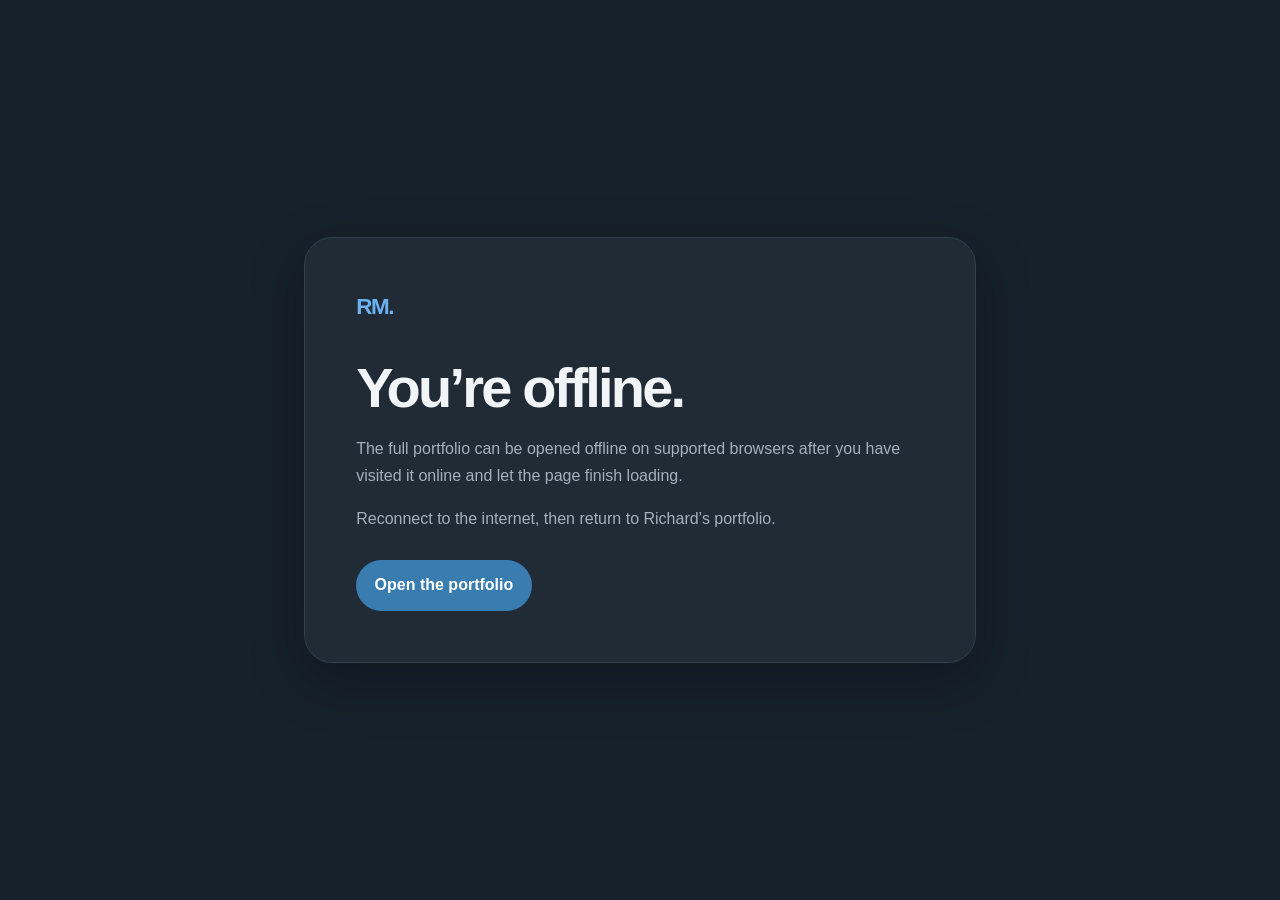
==== commit 0ea1b578: "Refresh portfolio with Telegram-inspired dark UI" ====
--- a/offline.html
+++ b/offline.html
@@ -5,10 +5,10 @@
   <meta name="viewport" content="width=device-width, initial-scale=1" />
   <meta name="robots" content="noindex,follow" />
   <link rel="canonical" href="https://richardmanzi.github.io/" />
-  <meta name="theme-color" content="#000000" />
+  <meta name="theme-color" content="#17212b" />
   <title>Offline — Richard Manzi Portfolio</title>
   <style>
-    :root { color-scheme: dark; font-family: system-ui, sans-serif; background: #000000; color: #f1fff5; }
+    :root { color-scheme: dark; font-family: system-ui, sans-serif; background: #17212b; color: #f2f5f8; }
     * { box-sizing: border-box; }
     body { min-height: 100vh; margin: 0; display: grid; place-items: center; padding: 1.5rem; }
     main { width: min(100%, 38rem); padding: clamp(1.5rem, 6vw, 3rem); border: 1px solid rgba(48, 49, 39, .12); border-radius: 1.5rem; background: rgba(255, 255, 255, .78); }
@@ -18,7 +18,7 @@
     a { display: inline-block; margin-top: .75rem; padding: .8rem 1.1rem; border-radius: 999px; background: #61752e; color: #fff; font-weight: 750; text-decoration: none; }
     a:focus-visible { outline: 3px solid #61752e; outline-offset: 3px; }
   </style>
-  <link rel="stylesheet" href="glass.css?v=black-neon-doodles-2026-10-14" />
+  <link rel="stylesheet" href="glass.css?v=telegram-night-2026-10-15" />
 </head>
 <body>
   <main>
--- a/glass.css
+++ b/glass.css
@@ -692,241 +692,391 @@
 }
 
 
-/* Black + neon portfolio theme with original, static line-art texture. */
+/* Telegram-inspired dark portfolio theme: slate surfaces, calm blue accents, no decorative wallpaper. */
 :root {
-  --lime: #00ff5e;
-  --lime2: #39ff82;
-  --lime3: #00d653;
-  --dark: #000000;
-  --dark2: #000000;
-  --dark3: #000000;
-  --card: rgba(3, 8, 4, .96);
-  --border: rgba(0, 255, 94, .22);
-  --text: #f1fff5;
-  --muted: #a8b7ac;
-  --shadow: rgba(0, 255, 94, .12);
-  --nav-bg: rgba(0, 0, 0, .92);
+  --lime: #6ab2f2;
+  --lime2: #86c8ff;
+  --lime3: #4e91c8;
+  --dark: #17212b;
+  --dark2: #1b2733;
+  --dark3: #202d39;
+  --card: #202b36;
+  --border: #30404f;
+  --text: #f2f5f8;
+  --muted: #a4b0bc;
+  --shadow: rgba(0, 0, 0, .28);
+  --nav-bg: rgba(23, 33, 43, .96);
   color-scheme: dark;
 }
 
-html { background: #000; }
+html { color-scheme: dark; background: var(--dark); }
 body {
+  min-width: 320px;
   color: var(--text);
-  background-color: #000;
-  background-image: url("assets/neon-doodles.svg");
-  background-position: center top;
-  background-size: 560px 560px;
-  background-repeat: repeat;
-  background-attachment: fixed;
-}
-::selection { background: var(--lime); color: #000; }
-::-webkit-scrollbar-track { background: #000; }
-::-webkit-scrollbar-thumb { background: var(--lime3); border: 2px solid #000; }
-:focus-visible { outline-color: var(--lime) !important; }
-
-/* Keep the patterned black canvas visible between content blocks. */
-#hero, section, footer {
+  background: var(--dark) !important;
+  background-image: none !important;
+  -webkit-font-smoothing: antialiased;
+}
+::selection { background: rgba(106, 178, 242, .34); color: #fff; }
+::-webkit-scrollbar-track { background: #17212b; }
+::-webkit-scrollbar-thumb { background: #40566a; border: 2px solid #17212b; }
+:focus-visible { outline: 2px solid var(--lime) !important; outline-offset: 3px; }
+#progress-bar { background: var(--lime); box-shadow: 0 1px 9px rgba(106, 178, 242, .24); }
+#loader { background: var(--dark); color: var(--text); }
+.loader-logo { color: var(--lime); }
+.loader-bar-bg { background: #2c3a47; }
+.loader-bar-fill { background: var(--lime); }
+
+/* Clean, full-width top bar with familiar Telegram-style spacing. */
+body > nav {
+  top: 0;
+  left: 0;
+  right: 0;
+  width: auto;
+  min-height: 68px;
+  padding: .7rem clamp(1rem, 4vw, 3.5rem);
+  border: 0;
+  border-bottom: 1px solid rgba(155, 177, 196, .12);
+  border-radius: 0;
+  background: var(--nav-bg);
+  box-shadow: 0 5px 18px rgba(0, 0, 0, .15);
+  backdrop-filter: blur(18px);
+  -webkit-backdrop-filter: blur(18px);
+}
+.nav-logo, .drawer-logo, .footer-name { color: var(--lime); }
+.nav-logo { font-size: 1.25rem; letter-spacing: -.06em; }
+.nav-links { gap: .08rem; }
+.nav-links li a { color: #aab7c3; border-radius: 7px; }
+.nav-links li a:hover, .nav-links li a.active { color: #dceeff; background: rgba(106, 178, 242, .12); }
+.nav-social, .drawer-social-link, .footer-social {
+  color: #c4cfda;
+  background: #202b36;
+  border: 1px solid #30404f;
+  border-radius: 8px;
+}
+.nav-social:hover, .drawer-social-link:hover, .footer-social:hover { color: var(--lime); border-color: rgba(106, 178, 242, .5); }
+.nav-social[title="LinkedIn"] { color: #d9edff !important; background: #245b86; border-color: #245b86; }
+.lang-switcher { background: #202b36; border-color: #30404f; border-radius: 8px; }
+.lang-btn.active { color: #fff; background: #315b7b; }
+.nav-avail-dot { background: #56b88b; box-shadow: 0 0 0 4px rgba(86, 184, 139, .12); }
+.nav-cta, .drawer-cta, .hire-banner-btn, .btn-primary, .service-cta, .form-btn, .t-form-btn {
+  color: #fff;
+  background: #397caf;
+  border: 1px solid rgba(132, 196, 241, .18);
+  border-radius: 8px;
+  box-shadow: none;
+}
+.nav-cta:hover, .drawer-cta:hover, .hire-banner-btn:hover, .btn-primary:hover,
+.service-cta:hover, .form-btn:hover, .t-form-btn:hover {
+  color: #fff;
+  background: #468dc2;
+  box-shadow: 0 5px 15px rgba(34, 110, 165, .2);
+}
+.hamburger { display: none; align-items: center; justify-content: center; width: 42px; height: 42px; border-radius: 9px; }
+.hamburger:hover { background: rgba(255, 255, 255, .06); }
+.hamburger svg { width: 23px; height: 23px; stroke: #d3dce5; }
+
+/* Phone navigation: left drawer, profile header, quiet SVG rows and grouped actions. */
+#mobile-drawer {
+  z-index: 1001;
+  top: 0;
+  left: 0;
+  right: auto;
+  width: min(84vw, 360px);
+  max-width: 360px;
+  height: 100vh;
+  height: 100dvh;
+  padding: 0 0 max(1rem, env(safe-area-inset-bottom));
+  overflow-x: hidden;
+  overflow-y: auto;
   color: var(--text);
-  background: transparent !important;
-}
-#hero::before, #hero::after { background: none !important; }
-section { border-color: rgba(0, 255, 94, .08); }
-#progress-bar { background: var(--lime); box-shadow: 0 0 12px rgba(0,255,94,.34); }
-#loader { background: #000; }
-.loader-bar-bg { background: #102016; }
-.loader-bar-fill { background: var(--lime); }
-
-/* Navigation and floating controls */
-body > nav {
-  background: rgba(0,0,0,.91);
-  border: 1px solid rgba(0,255,94,.24);
-  box-shadow: 0 12px 34px rgba(0,0,0,.72), inset 0 1px 0 rgba(0,255,94,.08);
-  -webkit-backdrop-filter: blur(16px);
-  backdrop-filter: blur(16px);
-}
-.nav-logo, .drawer-logo, .footer-name { color: var(--lime); }
-.nav-links li a { color: #b1bcb4; }
-.nav-links li a:hover, .nav-links li a.active { color: var(--lime); background: rgba(0,255,94,.10); }
-.nav-social, .drawer-social-link, .footer-social {
-  background: #050805;
-  border-color: rgba(0,255,94,.22);
-  color: var(--text);
-}
-.nav-social[title="LinkedIn"] { color: #000 !important; background: var(--lime); border-color: var(--lime); }
-.lang-switcher { background: #050805; border-color: var(--border); }
-.lang-btn.active { color: #000; background: var(--lime); }
-.nav-avail-dot { background: var(--lime); box-shadow: 0 0 9px rgba(0,255,94,.7); }
-.hamburger span { background: var(--lime); }
-#mobile-drawer { background: rgba(0,0,0,.97); border-color: var(--border); box-shadow: -20px 0 60px rgba(0,0,0,.75); }
-.drawer-close { background: #080d09; border-color: var(--border); color: var(--text); }
-.drawer-links a { color: var(--text); border-color: rgba(0,255,94,.15); }
-.drawer-links a:hover { color: var(--lime); }
-.drawer-cv { color: var(--lime); border-color: rgba(0,255,94,.4); }
-.drawer-overlay { background: rgba(0,0,0,.78); }
-
-/* Hero, portraits, and calls to action */
-#hero { min-height: min(100vh, 920px); min-height: min(100svh, 920px); }
+  background: #1b2733;
+  border: 0;
+  border-right: 1px solid rgba(170, 192, 211, .15);
+  box-shadow: 18px 0 42px rgba(0, 0, 0, .34);
+  transform: translateX(-104%);
+  transition: transform .28s cubic-bezier(.2, .7, .25, 1), visibility .28s;
+}
+#mobile-drawer.open { transform: translateX(0); visibility: visible; }
+#mobile-drawer .drawer-header {
+  display: flex;
+  align-items: flex-start;
+  justify-content: space-between;
+  min-height: 120px;
+  margin: 0 0 .75rem;
+  padding: max(1.35rem, env(safe-area-inset-top)) 1rem 1rem;
+  background: linear-gradient(135deg, #4c6381, #394d66);
+}
+.drawer-profile { display: flex; align-items: center; gap: .8rem; min-width: 0; padding-top: .2rem; }
+.drawer-avatar {
+  display: grid;
+  place-items: center;
+  flex: 0 0 48px;
+  width: 48px;
+  height: 48px;
+  border: 1px solid rgba(255,255,255,.24);
+  border-radius: 50%;
+  color: #fff !important;
+  background: rgba(255,255,255,.14);
+  font-size: 1rem;
+  font-weight: 800;
+  letter-spacing: -.05em;
+}
+.drawer-identity { display: grid; gap: .12rem; min-width: 0; color: #fff; line-height: 1.35; }
+.drawer-identity strong { font-size: .97rem; font-weight: 700; }
+.drawer-identity small { color: rgba(240,246,252,.72); font-size: .73rem; }
+.drawer-close {
+  display: grid;
+  place-items: center;
+  flex: 0 0 36px;
+  width: 36px;
+  height: 36px;
+  margin: 0;
+  border: 0;
+  border-radius: 50%;
+  color: #fff;
+  background: rgba(255,255,255,.12);
+  font-size: 1.1rem;
+}
+.drawer-close:hover { background: rgba(255,255,255,.2); }
+.drawer-close svg { width: 19px; height: 19px; stroke: currentColor; }
+#mobile-drawer .drawer-links {
+  position: static;
+  inset: auto;
+  display: flex;
+  flex: 0 0 auto;
+  flex-direction: column;
+  width: auto;
+  height: auto;
+  margin: 0;
+  gap: 0;
+  padding: .15rem .72rem 0;
+  overflow: visible;
+  border: 0;
+  border-radius: 0;
+  background: transparent;
+  box-shadow: none;
+  backdrop-filter: none;
+}
+.drawer-links a {
+  display: flex;
+  align-items: center;
+  gap: .9rem;
+  min-height: 47px;
+  padding: .38rem .55rem;
+  border: 0;
+  border-radius: 8px;
+  color: #e3e9ef;
+  font-size: .94rem;
+  font-weight: 500;
+  text-decoration: none;
+  transition: background .16s ease, color .16s ease;
+}
+.drawer-links a:hover, .drawer-links a:focus-visible { padding-left: .55rem; color: #fff; background: rgba(106,178,242,.11); }
+.drawer-links a svg { flex: 0 0 23px; width: 23px; height: 23px; color: #a2b0be; }
+.drawer-links a:hover svg, .drawer-links a:focus-visible svg { color: var(--lime); }
+.drawer-actions { display: grid; gap: .5rem; margin: .85rem 1.25rem 0; padding-top: .8rem; border-top: 1px solid rgba(170,192,211,.12); }
+.drawer-cta, .drawer-cv { min-height: 44px; padding: .68rem 1rem; border-radius: 8px; text-align: center; text-decoration: none; font-weight: 700; font-size: .9rem; }
+.drawer-cv { color: #c7e5fc; background: rgba(106,178,242,.08); border: 1px solid rgba(106,178,242,.24); }
+.drawer-socials { display: flex; gap: .65rem; margin: .8rem 1.25rem 0; padding-top: .75rem; border-top: 1px solid rgba(170,192,211,.12); }
+.drawer-social-link { display: grid; place-items: center; width: 40px; height: 40px; border-radius: 50%; }
+.drawer-social-link svg { width: 19px; height: 19px; stroke: currentColor; }
+.drawer-overlay {
+  z-index: 1000;
+  background: rgba(5, 10, 15, .58);
+  backdrop-filter: blur(2px);
+  -webkit-backdrop-filter: blur(2px);
+}
+
+/* Calm contrast through the hero and page sections; all tech wallpaper is removed. */
+#hero, section, footer { color: var(--text); border-color: rgba(170,192,211,.11); }
+#hero { min-height: min(100vh, 920px); min-height: min(100svh, 920px); background: linear-gradient(180deg, #1b2935, #17212b) !important; }
+#hero::before, #hero::after { display: none !important; background: none !important; }
+#why-me, #services, #projects, #education, #photography, #blog, #testimonials, #contact, #availability { background-color: #1a2632 !important; }
+#about, #skills, #experience, #languages, #pricing { background-color: #17212b !important; }
+section { background-image: none !important; }
 .hero-badge, .countdown-badge {
-  color: var(--lime);
-  background: rgba(0,255,94,.055);
-  border-color: rgba(0,255,94,.26);
+  color: #c5e5fb;
+  background: rgba(106,178,242,.09);
+  border-color: rgba(106,178,242,.23);
   box-shadow: none;
 }
-.hero-badge::before { color: var(--lime); }
+.hero-badge::before { color: #66c49a; }
 .hero-name .first { color: var(--text); }
 .hero-name .last, .hero-title .typed-text { color: var(--lime); }
 .hero-title, .hero-desc { color: var(--muted); }
 .hero-title .cursor { background: var(--lime); }
-.hero-photo::before {
-  border-color: rgba(0,255,94,.38);
-  background: #030704;
-  box-shadow: 0 20px 42px rgba(0,0,0,.7), inset 0 1px 0 rgba(0,255,94,.08);
-}
-.hero-photo-wrap {
-  border-color: rgba(0,255,94,.58);
-  background: #000;
-  box-shadow: 0 0 34px rgba(0,255,94,.12), 0 26px 60px rgba(0,0,0,.75);
-}
-.hero-photo-wrap::after { background: linear-gradient(135deg, rgba(0,255,94,.10), transparent 38%); }
-.stat {
-  color: var(--text);
-  background: rgba(2,7,3,.94);
-  border-color: rgba(0,255,94,.2);
-  box-shadow: inset 0 1px 0 rgba(0,255,94,.04);
-}
+.hero-photo { perspective: none; }
+.hero-photo::before { border-color: rgba(106,178,242,.18); background: #202d39; box-shadow: 0 20px 42px rgba(0,0,0,.18); transform: translate3d(0,0,-24px) rotate(2deg); }
+.hero-photo-wrap { border: 5px solid #2d4050; background: #202b36; box-shadow: 0 20px 48px rgba(0,0,0,.28); }
+.hero-photo-wrap::after { background: linear-gradient(135deg, rgba(255,255,255,.09), transparent 38%); }
+.stat { color: var(--text); background: rgba(32,43,54,.92); border-color: #30404f; box-shadow: none; }
 .stat-num { color: var(--lime); }
-.stat-label { color: #9eada3; }
-.btn-primary, .service-cta, .form-btn, .t-form-btn, .nav-cta, .drawer-cta {
-  color: #000;
-  background: var(--lime);
-  box-shadow: 0 0 18px rgba(0,255,94,.13);
-}
-.btn-primary:hover, .service-cta:hover, .form-btn:hover, .t-form-btn:hover, .nav-cta:hover, .drawer-cta:hover {
-  color: #000;
-  background: var(--lime2);
-  box-shadow: 0 0 24px rgba(0,255,94,.24);
-}
+.stat-label { color: var(--muted); }
 .btn-secondary, .btn-download {
-  color: var(--text);
-  background: rgba(0,0,0,.72);
-  border-color: rgba(0,255,94,.27);
-}
-.btn-secondary:hover, .btn-download:hover { color: var(--lime); background: rgba(0,255,94,.055); border-color: var(--lime); }
-.btn-download { color: var(--lime); }
-#hero .hero-actions #pwa-install-btn { color: var(--lime) !important; background: #030704 !important; border-color: var(--border) !important; }
-
-/* Original cards and project groupings remain intact; only their treatment changes. */
+  color: #dce5ed;
+  background: rgba(32,43,54,.74);
+  border: 1px solid #3a4a59;
+  border-radius: 8px;
+}
+.btn-secondary:hover, .btn-download:hover { color: #fff; background: #253747; border-color: #5a89b0; }
+.btn-download { color: #bfe2fb; border-color: rgba(106,178,242,.35); }
+#hero .hero-actions #pwa-install-btn { color: #bfe2fb !important; background: #202b36 !important; border-color: #3a4a59 !important; }
+#hero > .hero-inner .hero-text > div[style*="Share:"] a,
+#hero a[href^="https://wa.me/?text="],
+#hero a[href*="linkedin.com/sharing"],
+#hero a[href*="twitter.com/intent"] {
+  color: #dceeff !important;
+  background: #243747 !important;
+  border: 1px solid #344a5d !important;
+  box-shadow: none !important;
+}
+#hero > .hero-inner .hero-text > div[style*="Share:"] button {
+  color: #c6e5fb !important;
+  background: #202b36 !important;
+  border-color: #3a4a59 !important;
+}
+
+/* Existing portfolio cards, project groupings, and content retain their structure. */
 .why-card, .about-card, .service-card, .skill-category, .project-card, .edu-card,
 .testimonial-card, .testimonial-form-wrap, .lang-card, .contact-item, .blog-card,
 .countdown-card, .pricing-grid-wrap > div, .project-directory-block, .project-directory-link,
-.countdown-unit {
+.countdown-unit, .project-community-group, .community-section, .community-resources {
   color: var(--text);
-  background: rgba(2,7,3,.95);
-  border-color: rgba(0,255,94,.19);
-  box-shadow: 0 12px 32px rgba(0,0,0,.48), inset 0 1px 0 rgba(0,255,94,.035);
+  background: #202b36;
+  border-color: #30404f;
+  box-shadow: 0 10px 26px rgba(0,0,0,.14), inset 0 1px 0 rgba(255,255,255,.025);
 }
 .why-card:hover, .about-card:hover, .service-card:hover, .skill-category:hover, .project-card:hover,
 .edu-card:hover, .testimonial-card:hover, .lang-card:hover, .contact-item:hover, .blog-card:hover {
-  border-color: rgba(0,255,94,.42);
-  box-shadow: 0 18px 40px rgba(0,0,0,.62), 0 0 20px rgba(0,255,94,.055);
+  border-color: #45647c;
+  box-shadow: 0 14px 32px rgba(0,0,0,.22);
 }
 .why-card-title, .about-card-title, .service-name, .skill-cat-title, .project-title,
 .edu-degree, .testimonial-name, .lang-name, .countdown-title, .section-title, .why-title,
-.modal-title, .testimonial-form-title, .timeline-title { color: var(--text); }
+.modal-title, .testimonial-form-title, .timeline-title, .blog-card-title { color: var(--text); }
 .why-card-text, .about-card-text, .about-text p, .service-desc, .service-feature,
 .skill-bar-name, .project-desc, .timeline-company, .timeline-desc, .testimonial-text,
 .testimonial-form-sub, .lang-level, .blog-card-excerpt, .countdown-subtitle,
-.section-sub, .why-sub, .footer-text, .stat-label { color: var(--muted); }
+.section-sub, .why-sub, .footer-text, .stat-label, .project-directory-note,
+.project-group-note, .project-group-description, .community-source-note { color: var(--muted); }
 .section-tag, .project-directory-kicker, .project-group-kicker, .project-more,
 .about-info-value, .contact-value, .edu-school, .timeline-date, .skill-bar-pct,
-.countdown-number, .countdown-progress-label { color: var(--lime); }
+.countdown-number, .countdown-progress-label, .community-resources summary { color: var(--lime); }
 .section-title span { color: var(--lime); }
-.divider { background: var(--lime); box-shadow: 0 0 12px rgba(0,255,94,.22); }
-.project-directory-note, .project-group-note { color: var(--muted); }
-.project-directory-link { color: var(--text); }
-.project-directory-link strong, .project-directory-learning, .project-directory-community { background: rgba(0,255,94,.055); color: var(--lime); }
-.project-directory-link:hover, .project-directory-link:focus-visible { color: var(--lime); background: rgba(0,255,94,.08); border-color: rgba(0,255,94,.45); }
+.divider { background: var(--lime); box-shadow: none; }
+.project-directory-link { color: var(--text); background: #202b36; border-color: #344555; }
+.project-directory-link strong, .project-directory-learning, .project-directory-community,
+.project-group-count, .community-badge { color: #c6e5fb; background: rgba(106,178,242,.09); border-color: rgba(106,178,242,.22); }
+.project-directory-link:hover, .project-directory-link:focus-visible,
+.community-jump { color: #e6f4ff; background: #263746; border-color: #47657d; }
 .service-card::before { background: linear-gradient(90deg, var(--lime), transparent); }
-.service-card.featured, .testimonial-form-wrap { border-color: rgba(0,255,94,.36); }
-.service-badge, .blog-tag { color: var(--lime); background: rgba(0,255,94,.08); }
-.service-feature::before { color: var(--lime); }
-.skill-cat-icon, .about-info-icon, .contact-icon, .project-icon { color: var(--lime); background: rgba(0,255,94,.08); border-color: rgba(0,255,94,.22); }
-.skill-bar-bg, .countdown-progress-bar { background: #102016; }
-.skill-bar-fill, .countdown-progress-fill { background: var(--lime); }
-.skill-tag { color: var(--lime); background: rgba(0,255,94,.06); border-color: rgba(0,255,94,.2); }
-.project-tag { color: #b3c1b7; background: rgba(0,255,94,.035); border-color: rgba(0,255,94,.16); }
-.project-img-placeholder { color: var(--lime); background: #030704; }
-
-/* Forms, modal, visitor notices, footer, and offline fallback */
-input, textarea, select, .t-form-input, .t-form-textarea, .t-form-select {
+.service-card.featured, .testimonial-form-wrap { border-color: rgba(106,178,242,.32); }
+.service-badge, .blog-tag { color: #c6e5fb; background: rgba(106,178,242,.12); }
+.service-feature::before, .modal-feature::before, .modal-features-title { color: var(--lime); }
+.skill-cat-icon, .about-info-icon, .contact-icon, .project-icon {
+  color: var(--lime);
+  background: rgba(106,178,242,.09);
+  border-color: rgba(106,178,242,.2);
+}
+.skill-bar-bg, .countdown-progress-bar { background: #2b3a47; }
+.skill-bar-fill, .countdown-progress-fill { background: #5ba4dc; }
+.skill-tag, .project-tag { color: #c6e5fb; background: rgba(106,178,242,.08); border-color: rgba(106,178,242,.2); }
+.project-img-placeholder { color: var(--lime); background: #1b2733; }
+.project-group { background: transparent; }
+.project-community-group, .community-section { background: #202b36 !important; border-color: #30404f; box-shadow: 0 10px 28px rgba(0,0,0,.16); }
+.project-group-title, .community-detail strong, .community-credit strong { color: var(--text); }
+.community-links a { color: #c6e5fb; background: #263746; border-color: #3c5366; }
+.community-links a:hover { color: #fff; background: #397caf; border-color: #397caf; }
+.community-source-note a { color: var(--lime); text-decoration-color: rgba(106,178,242,.55); }
+.community-detail, .community-credit { color: var(--muted); }
+.testimonial-avatar { color: #fff; background: #397caf; }
+.blog-card-header { background: #1b2733; }
+.blog-card-header::before { background: rgba(106,178,242,.08); }
+.blog-read-more { color: var(--lime); }
+
+/* Inputs, notices, floating actions, footer, and the offline fallback. */
+input, textarea, select, .t-form-input, .t-form-textarea, .t-form-select,
+.form-input, .form-textarea {
   color: var(--text);
-  background: #030704;
-  border-color: rgba(0,255,94,.24);
-}
-input::placeholder, textarea::placeholder { color: #738078; }
-.t-form-label, .about-info-label, .contact-label, .countdown-label { color: var(--muted); }
-.form-btn, .t-form-btn { border-color: var(--lime); }
-.modal-box { color: var(--text); background: #030704; border-color: rgba(0,255,94,.28); }
-.modal-close { color: var(--muted); background: #080d09; border-color: var(--border); }
+  background: #17212b !important;
+  border-color: #364958 !important;
+}
+input::placeholder, textarea::placeholder { color: #80909f; }
+.t-form-label, .about-info-label, .contact-label, .countdown-label, .form-label { color: var(--muted); }
+.form-input:focus, .form-textarea:focus, .t-form-input:focus, .t-form-textarea:focus, .t-form-select:focus {
+  border-color: var(--lime) !important;
+  box-shadow: 0 0 0 3px rgba(106,178,242,.12);
+}
+select option { color: var(--text); background: #17212b; }
+.modal-box { color: var(--text); background: #202b36; border-color: #3a4c5b; }
+.modal-close { color: var(--muted); background: #263542; border-color: #3a4c5b; }
 .modal-desc, .modal-feature { color: var(--muted); }
-.modal-feature::before, .modal-features-title { color: var(--lime); }
 .timeline::before { background: linear-gradient(to bottom, var(--lime), transparent); }
-.timeline-dot { background: var(--lime); border-color: #000; box-shadow: 0 0 12px rgba(0,255,94,.45); }
-.countdown-unit { border-color: rgba(0,255,94,.18); }
-#hire-banner {
-  color: var(--text);
-  background: rgba(0,0,0,.94);
-  border-top: 1px solid rgba(0,255,94,.3);
-  box-shadow: 0 -10px 28px rgba(0,0,0,.65);
-}
+.timeline-dot { background: var(--lime); border-color: #1a2632; box-shadow: 0 0 0 3px rgba(106,178,242,.13); }
+.countdown-unit { border-color: #30404f; }
+#hire-banner { color: var(--text); background: rgba(23,33,43,.97); border-top: 1px solid #30404f; box-shadow: 0 -8px 22px rgba(0,0,0,.2); }
 .hire-banner-text, .hire-banner-close { color: var(--text); }
 .hire-banner-text span { color: var(--muted); }
-.hire-banner-btn { color: #000; background: var(--lime); }
-footer { border-top: 1px solid rgba(0,255,94,.18); }
-#whatsapp-btn { box-shadow: 0 0 20px rgba(0,255,94,.22), 0 0 0 4px rgba(0,0,0,.92); }
-#back-top { color: var(--lime); background: #030704; border-color: var(--border); box-shadow: 0 8px 24px rgba(0,0,0,.65); }
-#back-top:hover { color: #000; background: var(--lime); }
-#cookie-banner {
-  color: var(--text) !important;
-  background: rgba(0,0,0,.97) !important;
-  border-top: 1px solid rgba(0,255,94,.26) !important;
-  box-shadow: 0 -12px 32px rgba(0,0,0,.7);
-}
+.hire-banner-btn { color: #fff; background: #397caf; }
+footer { background: #17212b !important; border-top: 1px solid #30404f; }
+#back-top { color: #d9edff; background: #263746; border: 1px solid #3a5368; box-shadow: 0 6px 18px rgba(0,0,0,.25); }
+#back-top:hover { color: #fff; background: #397caf; }
+#cookie-banner { color: var(--text) !important; background: rgba(23,33,43,.98) !important; border-top: 1px solid #344555 !important; box-shadow: 0 -10px 26px rgba(0,0,0,.24); }
 #cookie-banner p { color: var(--muted) !important; }
 #cookie-banner a { color: var(--lime) !important; }
-#visitor-badge { color: var(--text) !important; background: rgba(0,0,0,.92) !important; border-color: var(--border) !important; }
-body > main {
-  color: var(--text);
-  background: rgba(2,7,3,.96);
-  border-color: rgba(0,255,94,.24);
-  box-shadow: 0 24px 70px rgba(0,0,0,.7), inset 0 1px 0 rgba(0,255,94,.05);
-}
+#visitor-badge { color: var(--text) !important; background: rgba(32,43,54,.96) !important; border-color: #3b4e5d !important; }
+body > main { color: var(--text); background: #202b36; border-color: #30404f; box-shadow: 0 18px 54px rgba(0,0,0,.28); }
 body > main h1 { color: var(--text); }
 body > main p { color: var(--muted); }
-body > main a { color: #000; background: var(--lime); }
-
-@media (max-width: 700px) {
-  body { background-size: 420px 420px; background-attachment: scroll; }
+body > main a { color: #fff; background: #397caf; }
+body > main a:hover { background: #468dc2; }
+
+@media (max-width: 1100px) {
+  body > nav { min-height: 62px; }
+  .nav-links { display: none !important; }
+  .nav-social { display: none; }
+  .hamburger { display: flex; }
+}
+@media (max-width: 600px) {
+  body > nav { min-height: 58px; padding: .45rem .8rem; }
+  .nav-logo { font-size: 1.16rem; }
+  .nav-right { gap: .35rem; }
+  .nav-cta { padding: .48rem .75rem; font-size: .77rem; }
+  .hamburger { width: 40px; height: 40px; }
+  #hero { padding-top: 7rem; }
   .hero-photo::before { border-radius: 32px; }
 }
-
-/* Keep the existing share links, but remove their platform-specific blue/green fills. */
-#hero > .hero-inner .hero-text > div[style*="Share:"] a {
-  color: #000 !important;
-  background: var(--lime) !important;
-  border: 1px solid rgba(0,255,94,.45) !important;
-  box-shadow: 0 0 12px rgba(0,255,94,.08);
-}
-#hero > .hero-inner .hero-text > div[style*="Share:"] button {
-  color: var(--lime) !important;
-  background: #030704 !important;
-  border-color: rgba(0,255,94,.28) !important;
-}
-
-#hero a[href^="https://wa.me/?text="],
-#hero a[href*="linkedin.com/sharing"],
-#hero a[href*="twitter.com/intent"] {
-  color: #000 !important;
-  background: var(--lime) !important;
-  border: 1px solid rgba(0,255,94,.45) !important;
-}
+@media (prefers-reduced-transparency: reduce) {
+  body > nav, #mobile-drawer, #hire-banner, #cookie-banner,
+  .about-card, .service-card, .project-card, .testimonial-card, .contact-item, body > main {
+    backdrop-filter: none;
+    -webkit-backdrop-filter: none;
+  }
+}
+
+
+/* Consistent vector social controls and non-neon floating actions. */
+.nav-social svg { width: 17px; height: 17px; display: block; }
+.hero-share a, .hero-share button {
+  display: inline-flex;
+  align-items: center;
+  gap: .38rem;
+  color: #dceeff !important;
+  background: #243747 !important;
+  border: 1px solid #344a5d !important;
+  border-radius: 7px !important;
+  box-shadow: none !important;
+}
+.hero-share a:hover, .hero-share button:hover { color: #fff !important; background: #30485b !important; border-color: #55738b !important; }
+.hero-share svg { display: block; width: 14px; height: 14px; flex: 0 0 14px; }
+.hero-share button svg { stroke: currentColor; }
+#whatsapp-btn {
+  color: #fff;
+  background: #397caf;
+  border: 1px solid rgba(132,196,241,.2);
+  box-shadow: 0 6px 18px rgba(0,0,0,.24);
+}
+#whatsapp-btn:hover { background: #468dc2; }
+#whatsapp-btn svg { display: block; width: 23px; height: 23px; stroke: currentColor; }
+#whatsapp-btn .wa-tooltip { background: #263746; }
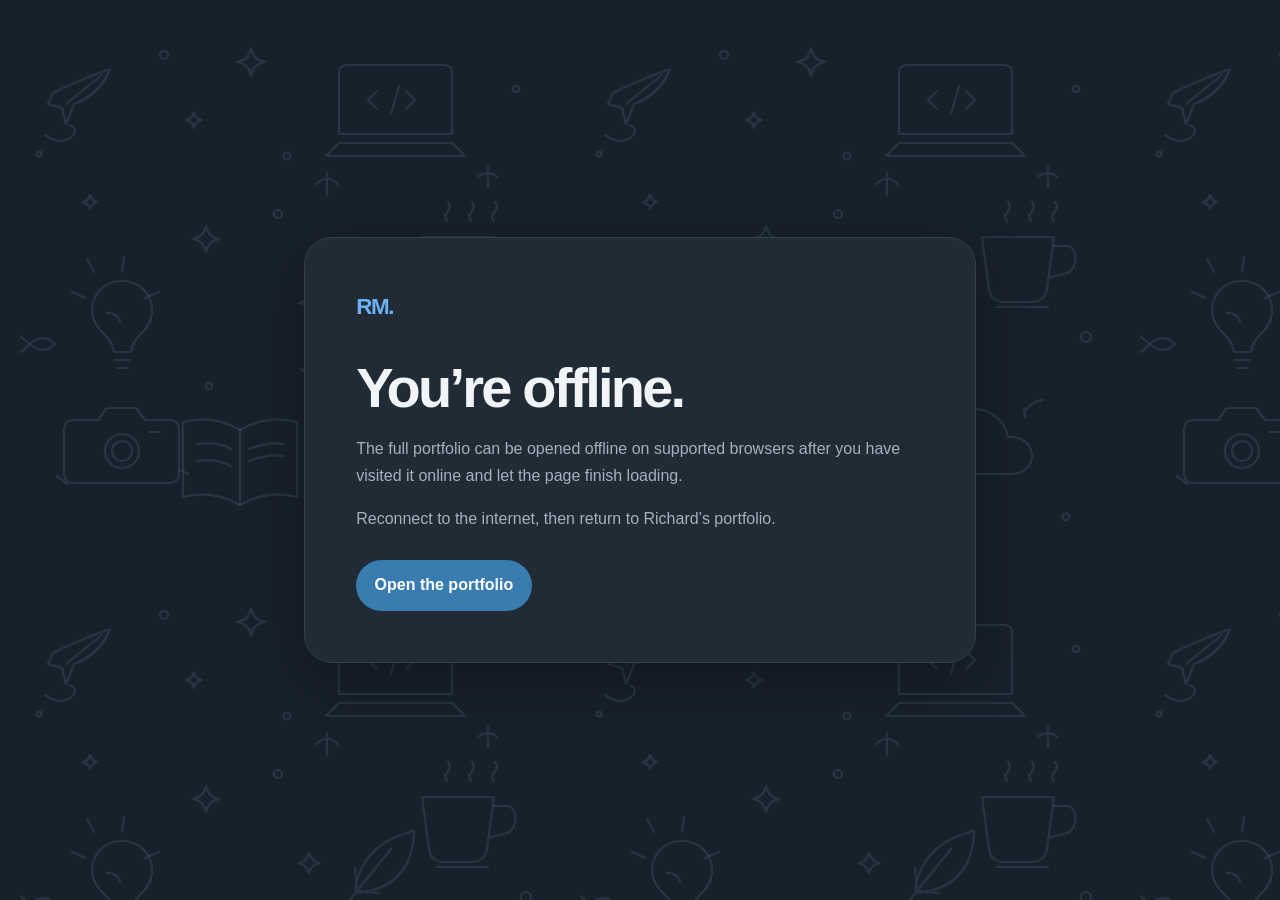
==== commit f1d4ed4b: "Add subtle Telegram-style doodle wallpaper" ====
--- a/offline.html
+++ b/offline.html
@@ -18,7 +18,7 @@
     a { display: inline-block; margin-top: .75rem; padding: .8rem 1.1rem; border-radius: 999px; background: #61752e; color: #fff; font-weight: 750; text-decoration: none; }
     a:focus-visible { outline: 3px solid #61752e; outline-offset: 3px; }
   </style>
-  <link rel="stylesheet" href="glass.css?v=telegram-night-2026-10-15" />
+  <link rel="stylesheet" href="glass.css?v=telegram-doodles-2026-10-16" />
 </head>
 <body>
   <main>
--- a/glass.css
+++ b/glass.css
@@ -121,41 +121,6 @@
 .lang-btn.active { background: #e8edd8; color: #43551f; }
 .nav-avail-dot { background: #42845e; }
 .hamburger span { background: var(--text); }
-
-/* Keep the drawer's inner nav in normal document flow (the global nav rule is fixed). */
-#mobile-drawer {
-  z-index: 1001;
-  width: min(88vw, 360px);
-  padding: max(1.4rem, env(safe-area-inset-top)) 1.25rem max(1.5rem, env(safe-area-inset-bottom));
-  background: rgba(250, 249, 246, 0.96);
-  border-left: 1px solid rgba(255, 255, 255, 0.85);
-  box-shadow: -20px 0 60px rgba(40, 39, 32, 0.14);
-  backdrop-filter: blur(22px);
-  -webkit-backdrop-filter: blur(22px);
-}
-#mobile-drawer .drawer-header { margin-bottom: 1.2rem; }
-#mobile-drawer .drawer-links {
-  position: static;
-  inset: auto;
-  display: flex;
-  width: auto;
-  height: auto;
-  flex: 0 0 auto;
-  padding: 0;
-  overflow: visible;
-  border: 0;
-  border-radius: 0;
-  background: transparent;
-  box-shadow: none;
-  backdrop-filter: none;
-  -webkit-backdrop-filter: none;
-}
-.drawer-close { background: rgba(255,255,255,.8); border-color: var(--border); color: var(--text); border-radius: 50%; }
-.drawer-links a { color: var(--text); border-color: rgba(48,49,39,.09); padding: 0.78rem 0.15rem; }
-.drawer-links a:hover { color: var(--lime); }
-.drawer-cv { color: var(--lime); border-color: rgba(97,117,46,.3); border-radius: 999px; }
-.drawer-social-link { color: var(--text); }
-.drawer-overlay { background: rgba(34, 35, 30, 0.36); backdrop-filter: blur(3px); }
 
 /* Hero */
 #hero {
@@ -625,7 +590,7 @@
 }
 
 @media (prefers-reduced-transparency: reduce) {
-  body > nav, #mobile-drawer, #hire-banner, #cookie-banner, .about-card, .service-card,
+  body > nav, #hire-banner, #cookie-banner, .about-card, .service-card,
   .project-card, .testimonial-card, .contact-item, body > main { backdrop-filter: none; -webkit-backdrop-filter: none; }
 }
 
@@ -692,7 +657,7 @@
 }
 
 
-/* Telegram-inspired dark portfolio theme: slate surfaces, calm blue accents, no decorative wallpaper. */
+/* Telegram-inspired dark portfolio theme: slate surfaces, calm blue accents, and restrained hand-drawn wallpaper. */
 :root {
   --lime: #6ab2f2;
   --lime2: #86c8ff;
@@ -775,118 +740,6 @@
 .hamburger { display: none; align-items: center; justify-content: center; width: 42px; height: 42px; border-radius: 9px; }
 .hamburger:hover { background: rgba(255, 255, 255, .06); }
 .hamburger svg { width: 23px; height: 23px; stroke: #d3dce5; }
-
-/* Phone navigation: left drawer, profile header, quiet SVG rows and grouped actions. */
-#mobile-drawer {
-  z-index: 1001;
-  top: 0;
-  left: 0;
-  right: auto;
-  width: min(84vw, 360px);
-  max-width: 360px;
-  height: 100vh;
-  height: 100dvh;
-  padding: 0 0 max(1rem, env(safe-area-inset-bottom));
-  overflow-x: hidden;
-  overflow-y: auto;
-  color: var(--text);
-  background: #1b2733;
-  border: 0;
-  border-right: 1px solid rgba(170, 192, 211, .15);
-  box-shadow: 18px 0 42px rgba(0, 0, 0, .34);
-  transform: translateX(-104%);
-  transition: transform .28s cubic-bezier(.2, .7, .25, 1), visibility .28s;
-}
-#mobile-drawer.open { transform: translateX(0); visibility: visible; }
-#mobile-drawer .drawer-header {
-  display: flex;
-  align-items: flex-start;
-  justify-content: space-between;
-  min-height: 120px;
-  margin: 0 0 .75rem;
-  padding: max(1.35rem, env(safe-area-inset-top)) 1rem 1rem;
-  background: linear-gradient(135deg, #4c6381, #394d66);
-}
-.drawer-profile { display: flex; align-items: center; gap: .8rem; min-width: 0; padding-top: .2rem; }
-.drawer-avatar {
-  display: grid;
-  place-items: center;
-  flex: 0 0 48px;
-  width: 48px;
-  height: 48px;
-  border: 1px solid rgba(255,255,255,.24);
-  border-radius: 50%;
-  color: #fff !important;
-  background: rgba(255,255,255,.14);
-  font-size: 1rem;
-  font-weight: 800;
-  letter-spacing: -.05em;
-}
-.drawer-identity { display: grid; gap: .12rem; min-width: 0; color: #fff; line-height: 1.35; }
-.drawer-identity strong { font-size: .97rem; font-weight: 700; }
-.drawer-identity small { color: rgba(240,246,252,.72); font-size: .73rem; }
-.drawer-close {
-  display: grid;
-  place-items: center;
-  flex: 0 0 36px;
-  width: 36px;
-  height: 36px;
-  margin: 0;
-  border: 0;
-  border-radius: 50%;
-  color: #fff;
-  background: rgba(255,255,255,.12);
-  font-size: 1.1rem;
-}
-.drawer-close:hover { background: rgba(255,255,255,.2); }
-.drawer-close svg { width: 19px; height: 19px; stroke: currentColor; }
-#mobile-drawer .drawer-links {
-  position: static;
-  inset: auto;
-  display: flex;
-  flex: 0 0 auto;
-  flex-direction: column;
-  width: auto;
-  height: auto;
-  margin: 0;
-  gap: 0;
-  padding: .15rem .72rem 0;
-  overflow: visible;
-  border: 0;
-  border-radius: 0;
-  background: transparent;
-  box-shadow: none;
-  backdrop-filter: none;
-}
-.drawer-links a {
-  display: flex;
-  align-items: center;
-  gap: .9rem;
-  min-height: 47px;
-  padding: .38rem .55rem;
-  border: 0;
-  border-radius: 8px;
-  color: #e3e9ef;
-  font-size: .94rem;
-  font-weight: 500;
-  text-decoration: none;
-  transition: background .16s ease, color .16s ease;
-}
-.drawer-links a:hover, .drawer-links a:focus-visible { padding-left: .55rem; color: #fff; background: rgba(106,178,242,.11); }
-.drawer-links a svg { flex: 0 0 23px; width: 23px; height: 23px; color: #a2b0be; }
-.drawer-links a:hover svg, .drawer-links a:focus-visible svg { color: var(--lime); }
-.drawer-actions { display: grid; gap: .5rem; margin: .85rem 1.25rem 0; padding-top: .8rem; border-top: 1px solid rgba(170,192,211,.12); }
-.drawer-cta, .drawer-cv { min-height: 44px; padding: .68rem 1rem; border-radius: 8px; text-align: center; text-decoration: none; font-weight: 700; font-size: .9rem; }
-.drawer-cv { color: #c7e5fc; background: rgba(106,178,242,.08); border: 1px solid rgba(106,178,242,.24); }
-.drawer-socials { display: flex; gap: .65rem; margin: .8rem 1.25rem 0; padding-top: .75rem; border-top: 1px solid rgba(170,192,211,.12); }
-.drawer-social-link { display: grid; place-items: center; width: 40px; height: 40px; border-radius: 50%; }
-.drawer-social-link svg { width: 19px; height: 19px; stroke: currentColor; }
-.drawer-overlay {
-  z-index: 1000;
-  background: rgba(5, 10, 15, .58);
-  backdrop-filter: blur(2px);
-  -webkit-backdrop-filter: blur(2px);
-}
 
 /* Calm contrast through the hero and page sections; all tech wallpaper is removed. */
 #hero, section, footer { color: var(--text); border-color: rgba(170,192,211,.11); }
@@ -1048,7 +901,7 @@
   .hero-photo::before { border-radius: 32px; }
 }
 @media (prefers-reduced-transparency: reduce) {
-  body > nav, #mobile-drawer, #hire-banner, #cookie-banner,
+  body > nav, #hire-banner, #cookie-banner,
   .about-card, .service-card, .project-card, .testimonial-card, .contact-item, body > main {
     backdrop-filter: none;
     -webkit-backdrop-filter: none;
@@ -1080,3 +933,122 @@
 #whatsapp-btn:hover { background: #468dc2; }
 #whatsapp-btn svg { display: block; width: 23px; height: 23px; stroke: currentColor; }
 #whatsapp-btn .wa-tooltip { background: #263746; }
+
+
+/* Floating mobile quick navigation inspired by Telegram's bottom tab bar. */
+body > .mobile-tabbar {
+  position: fixed !important;
+  top: auto !important;
+  right: auto !important;
+  bottom: calc(10px + env(safe-area-inset-bottom)) !important;
+  left: 50% !important;
+  z-index: 300 !important;
+  display: none;
+  width: min(520px, calc(100vw - 24px));
+  min-height: 0 !important;
+  padding: 6px;
+  gap: 4px;
+  align-items: stretch;
+  justify-content: space-between;
+  transform: translateX(-50%) !important;
+  border: 1px solid rgba(150, 181, 208, .17) !important;
+  border-radius: 999px !important;
+  background: rgba(29, 42, 56, .94) !important;
+  box-shadow: 0 12px 34px rgba(0, 0, 0, .42), inset 0 1px 0 rgba(255,255,255,.035);
+  backdrop-filter: blur(18px) saturate(145%);
+  -webkit-backdrop-filter: blur(18px) saturate(145%);
+}
+.mobile-tabbar .mobile-tab {
+  display: flex;
+  flex: 1 1 0;
+  min-width: 0;
+  min-height: 64px;
+  flex-direction: column;
+  align-items: center;
+  justify-content: center;
+  gap: 3px;
+  border-radius: 999px;
+  color: #aebdca;
+  text-decoration: none;
+  font-size: 11px;
+  font-weight: 600;
+  line-height: 1.15;
+  -webkit-tap-highlight-color: transparent;
+  transition: color .16s ease, background .16s ease, transform .16s ease;
+}
+.mobile-tabbar .mobile-tab svg { display: block; width: 24px; height: 24px; flex: 0 0 24px; }
+.mobile-tabbar .mobile-tab:hover { color: #e8f5ff; background: rgba(255,255,255,.045); }
+.mobile-tabbar .mobile-tab:active { transform: scale(.96); }
+.mobile-tabbar .mobile-tab.is-active,
+.mobile-tabbar .mobile-tab[aria-current="page"] {
+  color: #54a9ee;
+  background: #263e55;
+}
+.mobile-tabbar .mobile-tab:focus-visible { outline: 2px solid #79c2ff; outline-offset: 2px; }
+
+@media (max-width: 1100px) {
+  body { padding-bottom: calc(104px + env(safe-area-inset-bottom)); }
+  body > .mobile-tabbar { display: flex; }
+  .hamburger { display: none !important; }
+  #hire-banner { bottom: calc(86px + env(safe-area-inset-bottom)); }
+  #whatsapp-btn, #back-top { display: none !important; }
+}
+@media (max-width: 380px) {
+  body > .mobile-tabbar { width: calc(100vw - 16px); padding: 5px; gap: 2px; }
+  .mobile-tabbar .mobile-tab { min-height: 60px; font-size: 10px; }
+  .mobile-tabbar .mobile-tab svg { width: 22px; height: 22px; flex-basis: 22px; }
+}
+@media (prefers-reduced-transparency: reduce) {
+  body > .mobile-tabbar { background: #1d2a38 !important; backdrop-filter: none; -webkit-backdrop-filter: none; }
+}
+
+.contact-whatsapp-cta {
+  display: inline-flex;
+  min-height: 48px;
+  align-items: center;
+  gap: .65rem;
+  margin: -.25rem 0 1.25rem;
+  padding: .7rem 1rem;
+  border: 1px solid rgba(125,196,244,.3);
+  border-radius: 999px;
+  color: #fff;
+  background: #397caf;
+  box-shadow: 0 6px 18px rgba(0,0,0,.2);
+  font-size: .9rem;
+  font-weight: 700;
+  text-decoration: none;
+  transition: background .16s ease, transform .16s ease;
+}
+.contact-whatsapp-cta:hover { color: #fff; background: #468dc2; transform: translateY(-1px); }
+.contact-whatsapp-cta:focus-visible { outline: 2px solid #8acaff; outline-offset: 3px; }
+.contact-whatsapp-cta svg { width: 20px; height: 20px; flex: 0 0 20px; }
+.contact-whatsapp-number { color: rgba(255,255,255,.8); font-size: .8rem; font-weight: 500; }
+@media (max-width: 380px) {
+  .contact-whatsapp-cta { gap: .45rem; padding: .68rem .82rem; font-size: .84rem; }
+  .contact-whatsapp-number { font-size: .74rem; }
+}
+
+
+/* Original, low-contrast hand-drawn wallpaper; content cards stay opaque for readability. */
+body {
+  background-color: #17212b !important;
+  background-image: url("assets/doodle-wallpaper.svg") !important;
+  background-repeat: repeat !important;
+  background-size: 560px 560px !important;
+}
+#hero {
+  background-image: url("assets/doodle-wallpaper.svg"), linear-gradient(180deg, #1b2935, #17212b) !important;
+  background-position: 0 0, center;
+  background-repeat: repeat, no-repeat;
+  background-size: 560px 560px, cover;
+}
+section, footer {
+  background-image: url("assets/doodle-wallpaper.svg") !important;
+  background-position: 0 0;
+  background-repeat: repeat !important;
+  background-size: 560px 560px !important;
+}
+@media (max-width: 600px) {
+  body, #hero, section, footer { background-size: 480px 480px !important; }
+  #hero { background-size: 480px 480px, cover !important; }
+}
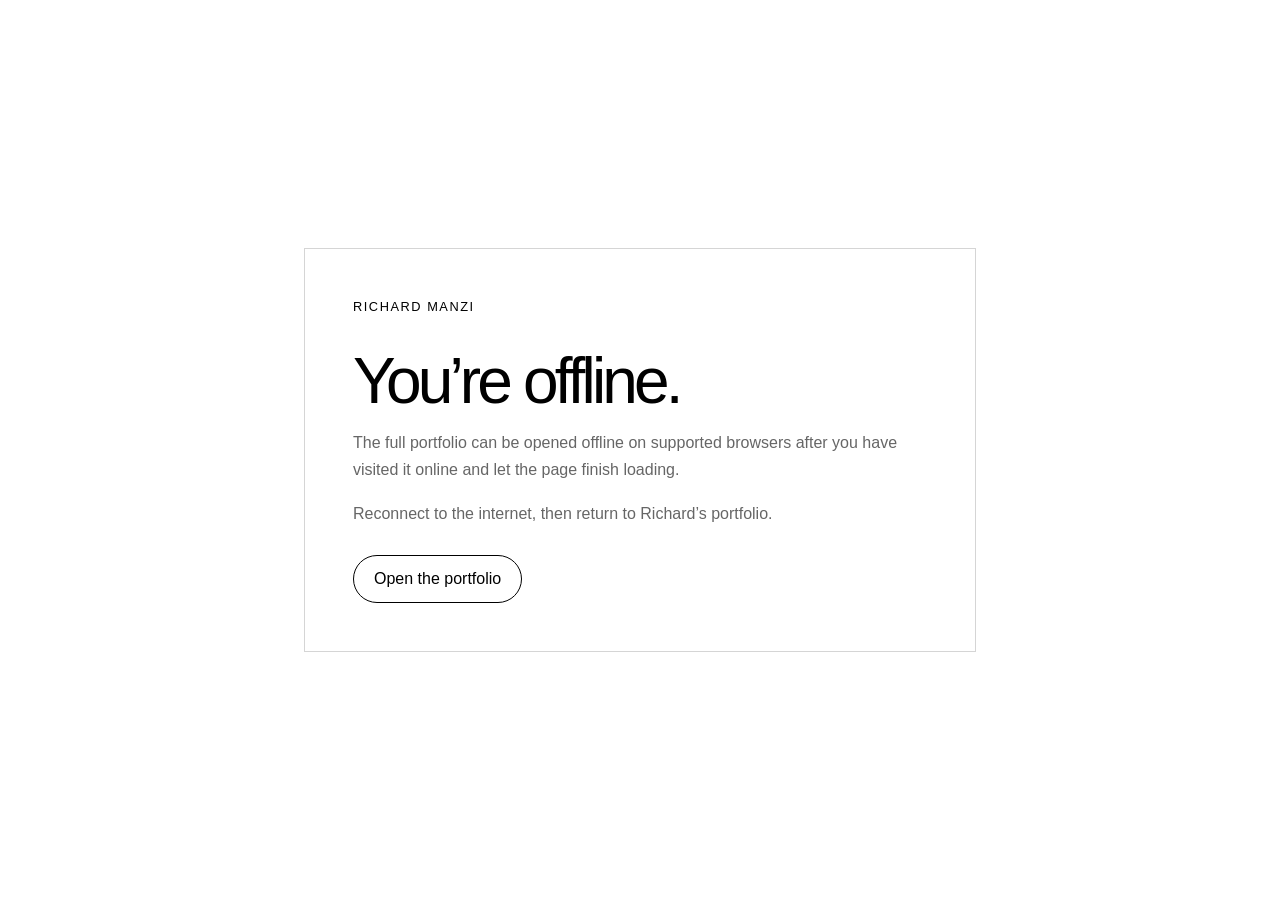
==== commit 466c82d4: "Redesign portfolio with monochrome editorial layout for owner review" ====
--- a/offline.html
+++ b/offline.html
@@ -5,24 +5,25 @@
   <meta name="viewport" content="width=device-width, initial-scale=1" />
   <meta name="robots" content="noindex,follow" />
   <link rel="canonical" href="https://richardmanzi.github.io/" />
-  <meta name="theme-color" content="#17212b" />
+  <meta name="theme-color" content="#ffffff" />
   <title>Offline — Richard Manzi Portfolio</title>
   <style>
-    :root { color-scheme: dark; font-family: system-ui, sans-serif; background: #17212b; color: #f2f5f8; }
+    :root { color-scheme: light; font-family: Inter, "Helvetica Neue", Arial, sans-serif; background: #fff; color: #000; }
     * { box-sizing: border-box; }
     body { min-height: 100vh; margin: 0; display: grid; place-items: center; padding: 1.5rem; }
-    main { width: min(100%, 38rem); padding: clamp(1.5rem, 6vw, 3rem); border: 1px solid rgba(48, 49, 39, .12); border-radius: 1.5rem; background: rgba(255, 255, 255, .78); }
-    .mark { color: #61752e; font-weight: 800; letter-spacing: -.06em; font-size: 1.4rem; }
-    h1 { margin: 2rem 0 .75rem; font-size: clamp(2rem, 8vw, 3.5rem); line-height: 1.05; }
-    p { color: #63665d; line-height: 1.7; }
-    a { display: inline-block; margin-top: .75rem; padding: .8rem 1.1rem; border-radius: 999px; background: #61752e; color: #fff; font-weight: 750; text-decoration: none; }
-    a:focus-visible { outline: 3px solid #61752e; outline-offset: 3px; }
+    main { width: min(100%, 38rem); padding: clamp(1.5rem, 6vw, 3rem); border: 1px solid #d5d5d5; border-radius: 0; background: #fff; }
+    .mark { color: #000; font-size: .8rem; font-weight: 500; letter-spacing: .12em; }
+    h1 { margin: 2rem 0 .75rem; font-size: clamp(2.4rem, 8vw, 4rem); font-weight: 300; letter-spacing: -.06em; line-height: 1; }
+    p { color: #666; line-height: 1.7; }
+    a { display: inline-flex; min-height: 44px; align-items: center; margin-top: .75rem; padding: .65rem 1.25rem; border: 1px solid #000; border-radius: 75px; background: transparent; color: #000; font-weight: 400; text-decoration: none; }
+    a:hover { background: #000; color: #fff; }
+    a:focus-visible { outline: 2px solid #000; outline-offset: 4px; }
   </style>
-  <link rel="stylesheet" href="glass.css?v=telegram-doodles-2026-10-16" />
+  <link rel="stylesheet" href="glass.css?v=editorial-2026-11-03" />
 </head>
 <body>
   <main>
-    <div class="mark" aria-hidden="true">RM.</div>
+    <div class="mark" aria-hidden="true">RICHARD MANZI</div>
     <h1>You’re offline.</h1>
     <p>The full portfolio can be opened offline on supported browsers after you have visited it online and let the page finish loading.</p>
     <p>Reconnect to the internet, then return to Richard’s portfolio.</p>
--- a/glass.css
+++ b/glass.css
@@ -1,1054 +1,706 @@
-/* Richard Manzi portfolio — warm, light glass theme */
+/* Richard Manzi portfolio — monochrome editorial system with a single liquid-light hero */
 :root {
-  --lime: #61752e;
-  --lime2: #74863c;
-  --lime3: #536426;
-  --dark: #282a24;
-  --dark2: #f7f6f1;
-  --dark3: #eeede7;
-  --card: rgba(255, 255, 255, 0.78);
-  --border: rgba(48, 49, 39, 0.12);
-  --text: #282a24;
-  --muted: #63665d;
-  --shadow: rgba(42, 40, 31, 0.10);
-  --nav-bg: rgba(250, 249, 246, 0.82);
+  --color-obsidian: #000;
+  --color-paper: #fff;
+  --color-inkstone: #181818;
+  --color-felt-gray: #6d6d6d;
+  --color-ash-mist: #9a9a9a;
+  --color-pewter: #808080;
+  --color-slate-pill: #636363;
+  --color-border: #d8d8d8;
+  --color-soft-paper: #f5f5f5;
+  --font-roobert: Inter, "Helvetica Neue", Arial, sans-serif;
+  --font-system-ui: system-ui, -apple-system, BlinkMacSystemFont, "Segoe UI", sans-serif;
+  --page-max-width: 1078px;
+  --section-gap: 46px;
+  --radius-pill: 75px;
+  --motion-glide: cubic-bezier(.19, 1, .22, 1);
+
+  /* Legacy tokens retained for existing inline styles and small page widgets. */
+  --lime: #000;
+  --lime2: #333;
+  --lime3: #666;
+  --dark: #000;
+  --dark2: #fff;
+  --dark3: #f5f5f5;
+  --card: #fff;
+  --border: #d8d8d8;
+  --text: #000;
+  --muted: #6d6d6d;
+  --shadow: transparent;
+  --nav-bg: rgba(255,255,255,.97);
   color-scheme: light;
 }
 
-*,
-*::before,
-*::after { box-sizing: border-box; }
-
-html {
-  scroll-behavior: smooth;
-  scroll-padding-top: 6rem;
-  background: var(--dark2);
-}
-
+*, *::before, *::after { box-sizing: border-box; }
+html { scroll-behavior: smooth; scroll-padding-top: 5.5rem; background: var(--color-paper); }
 body {
   min-width: 320px;
-  background-color: var(--dark2);
-  background-image:
-    radial-gradient(ellipse at 8% 6%, rgba(214, 220, 185, 0.34), transparent 34rem),
-    radial-gradient(ellipse at 92% 24%, rgba(241, 224, 197, 0.30), transparent 32rem);
-  color: var(--text);
-  font-family: -apple-system, BlinkMacSystemFont, "Segoe UI", Inter, sans-serif;
+  margin: 0;
+  overflow-x: clip;
+  background: var(--color-paper) !important;
+  background-image: none !important;
+  color: var(--color-obsidian);
+  font-family: var(--font-roobert);
   font-size: 16px;
-  line-height: 1.65;
-  overflow-x: clip;
+  line-height: 1.58;
   -webkit-font-smoothing: antialiased;
   text-rendering: optimizeLegibility;
 }
-
-body, button, input, select, textarea { font-family: -apple-system, BlinkMacSystemFont, "Segoe UI", Inter, sans-serif; }
+body, button, input, select, textarea { font-family: var(--font-roobert); }
 button, input, select, textarea { font-size: inherit; }
 img { max-width: 100%; }
-
-* { cursor: auto !important; }
-a, button, [role="button"], label, input[type="checkbox"], input[type="radio"] { cursor: pointer !important; }
-input:not([type="checkbox"]):not([type="radio"]), textarea { cursor: text !important; }
-
-::selection { background: #dce4c1; color: #25271f; }
-::-webkit-scrollbar { width: 8px; }
-::-webkit-scrollbar-track { background: #efeee8; }
-::-webkit-scrollbar-thumb { background: #9ba977; border: 2px solid #efeee8; border-radius: 999px; }
-
-:focus-visible {
-  outline: 3px solid #6c8136 !important;
-  outline-offset: 3px;
-}
-
-#progress-bar {
-  height: 3px;
-  background: linear-gradient(90deg, #71843b, #b8c77d);
-  box-shadow: 0 1px 8px rgba(94, 116, 44, 0.25);
-}
-
-#loader {
-  background: rgba(247, 246, 241, 0.97);
-  color: var(--text);
-}
-.loader-logo { color: var(--lime); }
-.loader-bar-bg { background: #e2e2d9; }
-.loader-bar-fill { background: var(--lime); }
-
-/* Floating top navigation */
-body > nav {
-  top: max(10px, env(safe-area-inset-top));
-  left: clamp(12px, 3.4vw, 52px);
-  right: clamp(12px, 3.4vw, 52px);
-  width: auto;
-  min-height: 62px;
-  padding: 0.62rem clamp(0.8rem, 1.7vw, 1.5rem);
-  border: 1px solid rgba(255, 255, 255, 0.76);
-  border-radius: 999px;
-  background: var(--nav-bg);
-  box-shadow: 0 12px 38px rgba(47, 45, 36, 0.09), inset 0 1px 0 rgba(255, 255, 255, 0.88);
-  backdrop-filter: blur(18px) saturate(145%);
-  -webkit-backdrop-filter: blur(18px) saturate(145%);
-}
-
-.nav-logo, .drawer-logo, .footer-name { color: var(--lime); }
-.nav-logo { font-size: 1.25rem; letter-spacing: -0.07em; }
-.nav-links { gap: 0.1rem; }
-.nav-links li a {
-  padding: 0.5rem 0.7rem;
-  border-radius: 999px;
-  color: #5f625a;
-  font-size: 0.78rem;
-  transition: color 0.2s ease, background 0.2s ease;
-}
-.nav-links li a:hover, .nav-links li a.active { color: #4d6126; background: rgba(111, 132, 56, 0.10); }
-.nav-right { gap: 0.55rem; }
-.nav-social, .drawer-social-link, .footer-social {
-  background: rgba(255, 255, 255, 0.76);
-  border: 1px solid var(--border);
-  border-radius: 50%;
-  color: var(--text);
-}
-.nav-social { width: 34px; height: 34px; }
-.nav-social[title="LinkedIn"] { color: #fff !important; background: #176da0; border-color: #176da0; }
-.nav-cta, .drawer-cta, .hire-banner-btn {
-  background: var(--lime);
-  color: #fff;
-  border-radius: 999px;
-  box-shadow: 0 5px 14px rgba(74, 91, 34, 0.16);
-}
-.nav-cta { padding: 0.55rem 1.05rem; font-size: 0.82rem; }
-.nav-cta:hover, .drawer-cta:hover, .hire-banner-btn:hover { background: var(--lime3); color: #fff; }
-.lang-switcher { background: rgba(255, 255, 255, 0.66); border-color: var(--border); border-radius: 999px; }
-.lang-btn { border-radius: 999px; }
-.lang-btn.active { background: #e8edd8; color: #43551f; }
-.nav-avail-dot { background: #42845e; }
-.hamburger span { background: var(--text); }
-
-/* Hero */
-#hero {
-  min-height: min(100vh, 920px);
-  min-height: min(100svh, 920px);
-  padding: clamp(7.7rem, 13vh, 10rem) 5% 4.7rem;
-  background:
-    radial-gradient(ellipse at 83% 20%, rgba(222, 226, 202, 0.58), transparent 32rem),
-    radial-gradient(ellipse at 15% 88%, rgba(244, 224, 205, 0.40), transparent 28rem),
-    linear-gradient(145deg, #faf9f5 0%, #f2f1eb 100%);
-}
-#hero::before { top: -15rem; right: -12rem; width: 38rem; height: 38rem; background: radial-gradient(circle, rgba(186, 199, 143, 0.24), transparent 70%); }
-#hero::after { bottom: -13rem; left: -9rem; width: 30rem; height: 30rem; background: radial-gradient(circle, rgba(226, 195, 163, 0.22), transparent 70%); }
-.hero-inner { max-width: 1160px; gap: clamp(2.5rem, 7vw, 6.8rem); }
-.hero-text { flex: 1 1 610px; max-width: 690px; }
-.hero-badge, .countdown-badge {
-  background: rgba(255,255,255,.72);
-  border: 1px solid rgba(97,117,46,.19);
-  color: #4e6427;
-  box-shadow: 0 5px 18px rgba(54,54,42,.045);
-}
-.hero-badge::before { color: #48845c; }
-.hero-name {
-  color: var(--text);
-  font-family: -apple-system, BlinkMacSystemFont, "Segoe UI", Inter, sans-serif;
-  font-size: clamp(3.45rem, 7.4vw, 6.15rem);
-  font-weight: 800;
-  letter-spacing: -0.075em;
-  line-height: .98;
-}
-.hero-name .first { color: #292b25; }
-.hero-name .last { color: var(--lime); }
-.hero-title { color: #55584f; font-size: clamp(1rem, 2vw, 1.2rem); }
-.hero-title .typed-text { color: #4f6428; }
-.hero-title .cursor { background: var(--lime); }
-.hero-desc { max-width: 560px; color: #5c5f56; font-size: 1.02rem; line-height: 1.8; }
-.hero-actions { gap: 0.7rem; }
-.btn-primary, .service-cta, .form-btn, .t-form-btn {
-  background: var(--lime);
-  color: #fff;
-  border-radius: 999px;
-  box-shadow: 0 7px 18px rgba(77, 95, 36, 0.15);
-}
-.btn-primary:hover, .service-cta:hover, .form-btn:hover, .t-form-btn:hover { background: var(--lime3); color: #fff; box-shadow: 0 10px 24px rgba(77, 95, 36, 0.2); }
-.btn-secondary, .btn-download {
-  color: #34372f;
-  border: 1px solid rgba(48,49,39,.16);
-  border-radius: 999px;
-  background: rgba(255,255,255,.46);
-}
-.btn-secondary:hover, .btn-download:hover { border-color: rgba(97,117,46,.45); color: #4c6225; background: rgba(255,255,255,.78); }
-.btn-download { color: #4d6327; border-color: rgba(97,117,46,.26); }
-.hero-photo { flex: 0 0 auto; }
-.hero-photo-wrap {
-  width: clamp(270px, 29vw, 370px);
-  height: clamp(330px, 37vw, 440px);
-  border: 8px solid rgba(255,255,255,.78);
-  border-radius: 38px;
-  background: #ebe8dc;
-  box-shadow: 0 26px 65px rgba(56, 51, 40, 0.15), 0 0 0 1px rgba(90,93,69,.08);
-}
-.hero-photo-wrap img { object-position: center 15%; }
-.hero-stats { display: grid; grid-template-columns: repeat(4, minmax(75px,1fr)); gap: 0.7rem; max-width: 565px; margin-top: 2rem; }
-.stat { padding: 0.8rem 0.45rem; border: 1px solid rgba(48,49,39,.08); border-radius: 18px; background: rgba(255,255,255,.48); }
-.stat-num { color: var(--lime); font-size: 1.75rem; letter-spacing: -.05em; }
-.stat-label { color: #66685f; font-size: 0.65rem; letter-spacing: .08em; }
-#hero .hero-actions a, #hero .hero-actions button { min-height: 46px; }
-#hero .hero-actions #pwa-install-btn { color: var(--lime) !important; background: rgba(255,255,255,.76) !important; border-color: var(--border) !important; border-radius: 999px !important; }
-#hero > .hero-inner .hero-text > div[style*="Share:"] a,
-#hero > .hero-inner .hero-text > div[style*="Share:"] button { border-radius: 999px !important; }
-
-/* Soft alternating section canvases */
-#why-me { background: linear-gradient(130deg, #e8edd9, #f3f0e5 78%); color: var(--text); }
-#about, #skills, #experience, #photography, #blog, #languages, #pricing { background-color: #f0efe9; }
-#services, #projects, #education, #testimonials, #contact, #availability { background-color: #f8f7f2; }
-section { padding: clamp(4.3rem, 7vw, 6.5rem) 5%; scroll-margin-top: 5.4rem; }
-.section-inner, .why-inner { max-width: 1160px; }
-.section-tag { color: #52692b; letter-spacing: .19em; }
-.section-title, .why-title { color: var(--text); font-family: -apple-system, BlinkMacSystemFont, "Segoe UI", Inter, sans-serif; letter-spacing: -.055em; }
-.section-title span { color: var(--lime); }
-.section-sub, .why-sub { color: var(--muted); }
-.divider { width: 48px; height: 4px; background: linear-gradient(90deg, var(--lime), #b8c77d); }
-#why-me .why-sub { opacity: 1; }
-.why-grid { gap: 1rem; }
-.why-card {
-  background: rgba(255,255,255,.50);
-  border: 1px solid rgba(255,255,255,.76);
-  border-radius: 22px;
-  box-shadow: 0 8px 24px rgba(48,48,36,.045);
-}
-.why-card-title { color: #292b25; }
-.why-card-text { color: #5e6058; opacity: 1; }
-.why-icon { font-size: 1.75rem; }
-
-/* Translucent panels — blur is limited to interactive/content surfaces. */
-.about-card, .service-card, .skill-category, .project-card, .edu-card,
-.testimonial-card, .testimonial-form-wrap, .lang-card, .contact-item,
-.countdown-card, .pricing-grid-wrap > div {
-  background: rgba(255,255,255,.73);
-  border: 1px solid rgba(255,255,255,.9);
-  border-radius: 22px;
-  box-shadow: 0 12px 32px rgba(48,47,37,.055), inset 0 1px 0 rgba(255,255,255,.78);
-}
-@supports ((backdrop-filter: blur(1px)) or (-webkit-backdrop-filter: blur(1px))) {
-  .about-card, .service-card, .project-card, .testimonial-card, .contact-item, .testimonial-form-wrap {
-    backdrop-filter: blur(9px) saturate(125%);
-    -webkit-backdrop-filter: blur(9px) saturate(125%);
-  }
-}
-.about-text p { color: #5d6057; }
-.about-info-icon, .contact-icon, .project-icon, .skill-cat-icon {
-  background: #edf0e3;
-  border-color: rgba(97,117,46,.16);
-}
-.about-info-label, .contact-label { color: #6b6e64; }
-.about-info-value, .contact-value { color: #2d3028; }
-.about-card-title, .service-name, .skill-cat-title, .project-title, .edu-degree, .testimonial-name, .lang-name, .countdown-title { color: #292b25; }
-.about-card-text, .service-desc, .skill-bar-name, .project-desc, .timeline-company, .timeline-desc,
-.testimonial-text, .testimonial-form-sub, .lang-level, .blog-card-excerpt, .countdown-subtitle { color: #61645b; }
-.about-card:hover, .service-card:hover, .skill-category:hover, .project-card:hover,
-.edu-card:hover, .testimonial-card:hover, .lang-card:hover, .contact-item:hover {
-  border-color: rgba(97,117,46,.24);
-  box-shadow: 0 18px 42px rgba(48,47,37,.09);
-}
-.service-card::before { background: linear-gradient(90deg,#667b32,#b4c47b); height: 4px; }
-.service-card.featured { border-color: rgba(97,117,46,.25); }
-.service-badge, .blog-tag { background: #e8edd9; color: #4d6229; border-radius: 999px; }
-.service-icon { font-size: 2.2rem; }
-.service-feature { color: #5d6057; }
-.service-feature::before { color: var(--lime); }
-.service-cta { padding: .7rem 1.2rem; }
-.skill-cat-icon { border-radius: 10px; }
-.skill-bar-pct { color: #53682c; }
-.skill-bar-bg { height: 6px; background: #e0e1d8; }
-.skill-bar-fill { background: linear-gradient(90deg,#63772f,#a5b66c); }
-.skill-tag { background: #edf0e3; border-color: rgba(97,117,46,.15); color: #4c6128; border-radius: 999px; }
-.projects-grid { grid-template-columns: repeat(auto-fill, minmax(min(100%, 300px), 1fr)); gap: 1.2rem; }
-
-.project-directory { position: static; inset: auto; z-index: auto; width: auto; height: auto; overflow: visible; display: grid; align-items: stretch; justify-content: normal; gap: .7rem; margin: 1.35rem 0 1.5rem; padding: 0; border: 0; border-radius: 0; background: none; box-shadow: none; backdrop-filter: none; -webkit-backdrop-filter: none; }
-.project-directory-block { padding: .9rem; border: 1px solid rgba(97,117,46,.14); border-radius: 18px; background: rgba(255,255,255,.58); }
-.project-directory-learning { border-color: rgba(97,117,46,.24); background: linear-gradient(120deg, rgba(232,237,217,.88), rgba(255,255,255,.78)); box-shadow: 0 10px 28px rgba(55,58,43,.06); }
-.project-directory-heading { display: flex; flex-wrap: wrap; align-items: baseline; gap: .2rem .7rem; margin: 0 0 .65rem; }
-.project-directory-kicker { color: #4d6229; font-size: .74rem; font-weight: 750; letter-spacing: .07em; line-height: 1.4; text-transform: uppercase; }
-.project-directory-note { color: #64675d; font-size: .78rem; line-height: 1.4; }
-.project-directory-links { display: grid; grid-template-columns: repeat(auto-fit, minmax(min(100%, 220px), 1fr)); gap: .55rem; }
-.project-directory-link { display: flex; align-items: center; justify-content: space-between; gap: .7rem; min-width: 0; min-height: 48px; padding: .6rem .78rem; border: 1px solid rgba(97,117,46,.14); border-radius: 13px; background: rgba(255,255,255,.78); color: #42483a; font-size: .84rem; font-weight: 650; line-height: 1.3; text-decoration: none; transition: background .2s ease, border-color .2s ease, transform .2s ease, box-shadow .2s ease; }
-.project-directory-link strong { display: inline-flex; flex: 0 0 auto; align-items: center; justify-content: center; min-height: 1.55rem; padding: .12rem .5rem; border-radius: 999px; background: #edf0e3; color: #4d6229; font-size: .7rem; white-space: nowrap; }
-.project-directory-link:hover, .project-directory-link:focus-visible { border-color: rgba(97,117,46,.4); background: #f3f5eb; box-shadow: 0 5px 15px rgba(55,58,43,.07); transform: translateY(-1px); }
-.project-directory-community { border-color: rgba(97,117,46,.25); background: rgba(255,255,255,.88); }
-.project-directory-community strong { background: #e3ebd0; }
-.project-group { margin: 2.4rem 0 0; scroll-margin-top: 6rem; }
-.project-group-heading { display: flex; align-items: flex-end; justify-content: space-between; gap: 1rem; margin: 0 0 1.1rem; }
-.project-group-kicker { display: block; margin-bottom: .3rem; color: #64733e; font-size: .72rem; font-weight: 700; letter-spacing: .08em; line-height: 1.4; text-transform: uppercase; }
-.project-group-title { margin: 0; color: var(--text); font-size: clamp(1.35rem, 3vw, 1.8rem); line-height: 1.18; }
-.project-group-description { max-width: 680px; margin: .48rem 0 0; color: var(--muted); font-size: .91rem; line-height: 1.55; }
-.project-group-count { flex: 0 0 auto; padding: .42rem .68rem; border: 1px solid rgba(97,117,46,.15); border-radius: 999px; background: rgba(255,255,255,.6); color: #586439; font-size: .76rem; font-weight: 650; }
-.project-community-group { margin-top: 2.7rem; padding: clamp(1rem, 2.5vw, 1.5rem); border: 1px solid rgba(97,117,46,.12); border-radius: 26px; background: linear-gradient(135deg, rgba(238,241,229,.78), rgba(255,255,255,.68)); }
-.project-community-group .project-group-heading { margin-bottom: 1rem; }
-.project-community-group .community-source-note { margin: 0 0 1rem; }
-.project-community-group .community-grid { grid-template-columns: repeat(auto-fit, minmax(min(100%, 400px), 1fr)); }
-.project-directory + .project-community-group { margin-top: 1rem; }
-.project-community-group + .project-community-group { margin-top: 1.35rem; }
-.project-portfolio-heading { margin: 2.5rem 0 0; padding-top: 1.5rem; border-top: 1px solid rgba(97,117,46,.16); }
-.project-portfolio-heading h3 { margin: 0; color: var(--text); font-size: clamp(1.4rem, 3vw, 1.8rem); line-height: 1.2; }
-.project-portfolio-heading p { margin: .38rem 0 0; color: var(--muted); font-size: .9rem; }
-.project-portfolio-heading + .project-group { margin-top: 1.15rem; }
-@media (max-width: 600px) {
-  .project-directory { gap: .55rem; margin: 1rem 0 1.1rem; }
-  .project-directory-block { padding: .75rem; border-radius: 16px; }
-  .project-directory-heading { gap: .15rem .45rem; margin-bottom: .55rem; }
-  .project-directory-kicker { font-size: .69rem; }
-  .project-directory-note { font-size: .73rem; }
-  .project-directory-links { grid-template-columns: repeat(auto-fit, minmax(min(100%, 210px), 1fr)); gap: .45rem; }
-  .project-directory-link { min-height: 46px; gap: .35rem; padding: .55rem .65rem; font-size: .78rem; }
-  .project-group { margin-top: 2rem; scroll-margin-top: 4.8rem; }
-  .project-group-heading { align-items: flex-start; }
-  .project-group-count { margin-top: .1rem; }
-  .project-community-group { padding: 1rem; border-radius: 20px; }
-  .project-directory + .project-community-group { margin-top: .7rem; }
-  .project-community-group + .project-community-group { margin-top: 1rem; }
-  .project-portfolio-heading { margin-top: 2rem; padding-top: 1.2rem; }
-}
-
-.project-card { padding: 1.55rem; cursor: pointer !important; }
-.project-card::before { background: linear-gradient(90deg,#657a31,#b2c37b); }
-.project-img { border-radius: 16px; }
-.project-img-placeholder { background: linear-gradient(135deg,#e9eadf,#f7f3e9); color: #667832; }
-.project-tag { background: rgba(246,246,240,.9); border-color: rgba(48,49,39,.1); color: #62655c; border-radius: 999px; }
-.project-more, .blog-read-more { color: #51672a; }
-.community-section { background: linear-gradient(135deg, #eef1e5 0%, #f8f7f2 72%); }
-.community-jump { display: flex; flex-wrap: wrap; align-items: center; gap: .8rem; margin: 1.4rem 0 .1rem; padding: 1rem 1.1rem; border: 1px solid rgba(97,117,46,.13); border-radius: 18px; background: rgba(255,255,255,.48); }
-.community-jump p { margin: 0; color: var(--muted); font-size: .9rem; }
-.community-jump a { text-decoration: none; }
-.community-source-note { margin: .85rem 0 1.7rem; color: var(--muted); font-size: .88rem; line-height: 1.55; }
-.community-source-note a, .community-credit a { color: #4d6229; text-underline-offset: .16em; }
-.community-grid { align-items: stretch; grid-template-columns: repeat(auto-fit, minmax(min(100%, 400px), 1fr)); }
-.community-card { display: flex; flex-direction: column; cursor: default !important; }
-.community-card .project-title { margin: 0 0 .65rem; font-size: 1.08rem; line-height: 1.35; }
-.community-card .project-title a { color: inherit; text-decoration: none; text-underline-offset: .16em; }
-.community-card .project-title a:hover, .community-card .project-title a:focus-visible { text-decoration: underline; }
-.community-badge { align-self: flex-start; margin: 0 0 .95rem; padding: .43rem .7rem; border: 1px solid rgba(97,117,46,.18); border-radius: 999px; background: #eaf0d9; color: #4f632b; font-size: .68rem; line-height: 1.4; letter-spacing: .025em; }
-.community-figure { margin: 0 0 1.05rem; }
-.community-figure > a { display: block; overflow: hidden; border-radius: 16px; }
-.community-image { display: block; width: 100%; max-width: 100%; height: auto; aspect-ratio: 16 / 9; object-fit: contain; border-radius: 16px; background: #141511; }
-.community-figure figcaption { margin-top: .52rem; color: #6a6d64; font-size: .73rem; line-height: 1.45; }
-.community-figure figcaption a { color: #4d6229; text-underline-offset: .15em; }
-.community-detail { margin: .2rem 0 .7rem; color: #5d6057; font-size: .86rem; line-height: 1.55; }
-.community-detail strong, .community-credit strong { color: #34372f; }
-.community-resources { margin-top: .15rem; padding: .72rem .82rem; border: 1px solid rgba(97,117,46,.15); border-radius: 14px; background: rgba(249,249,242,.72); }
-.community-resources summary { color: #4f622b; cursor: pointer; font-size: .9rem; font-weight: 650; }
-.community-links { display: flex; flex-wrap: wrap; gap: .45rem; margin-top: .72rem; }
-.community-links a { display: inline-flex; align-items: center; min-height: 38px; padding: .43rem .65rem; border: 1px solid rgba(97,117,46,.16); border-radius: 999px; background: rgba(255,255,255,.78); color: #4d6128; font-size: .77rem; line-height: 1.35; text-decoration: none; overflow-wrap: anywhere; }
-.community-links a:hover, .community-links a:focus-visible { border-color: rgba(97,117,46,.38); background: #eef1e4; }
-.community-credit { margin: .8rem 0 0; color: #61645b; font-size: .79rem; line-height: 1.5; overflow-wrap: anywhere; }
-@media (max-width: 600px) {
-  .community-jump { align-items: flex-start; flex-direction: column; }
-  .community-card { padding: 1.2rem; }
-  .community-badge { border-radius: 12px; }
-  .community-links a { min-height: 42px; }
-}
-
-/* Timeline, learning, testimonials, forms */
-.timeline::before { background: linear-gradient(to bottom, #8ea057, rgba(142,160,87,.12)); }
-.timeline-dot { background: var(--lime); border-color: #f0efe9; box-shadow: 0 0 0 5px rgba(97,117,46,.12); }
-.timeline-date, .edu-school, .testimonial-stars, .lang-stars { color: #53682a; }
-.edu-card { border-radius: 20px; }
-.testimonial-avatar { background: #e5ead5; color: #425322; }
-.testimonial-form-wrap { border-color: rgba(97,117,46,.2); }
-.testimonial-form-title { color: var(--text); }
-.t-form-input, .t-form-textarea, .t-form-select,
-.form-input, .form-textarea {
-  background: rgba(255,255,255,.78);
-  border: 1px solid rgba(48,49,39,.14);
-  color: var(--text);
-  border-radius: 14px;
-}
-.t-form-input:focus, .t-form-textarea:focus, .t-form-select:focus,
-.form-input:focus, .form-textarea:focus { border-color: #718640; box-shadow: 0 0 0 4px rgba(97,117,46,.10); }
-.t-form-select option { background: #fff; color: var(--text); }
-.t-form-label, .form-label { color: #55594f; }
-.t-form-stars label { color: #c6c7bd; }
-.t-form-stars input:checked ~ label, .t-form-stars label:hover, .t-form-stars label:hover ~ label { color: #75883d; }
-.t-form-btn, .form-btn { border: 0; padding: .9rem 1.1rem; }
-#contact .contact-grid { gap: clamp(2rem,5vw,4.5rem); }
-.contact-item { border-radius: 18px; }
-.contact-item:hover { transform: translateY(-2px); }
-
-/* Blog cards and dialogs */
-.blog-card {
-  overflow: hidden;
-  background: rgba(255,255,255,.76);
-  border: 1px solid rgba(255,255,255,.9);
-  border-radius: 22px;
-  box-shadow: 0 12px 32px rgba(48,47,37,.055);
-}
-.blog-card-header { background: linear-gradient(135deg,#e9ecdf,#f4eee3); }
-.blog-card-header::before { background: rgba(111,132,56,.10); }
-.blog-card-title { color: #292b25; }
-.blog-card:hover { border-color: rgba(97,117,46,.25); box-shadow: 0 18px 42px rgba(48,47,37,.09); }
-.blog-modal-content { color: #5d6057; }
-.blog-modal-content h3, .modal-features-title { color: #52672b; }
-.modal-overlay { background: rgba(37,38,32,.45); backdrop-filter: blur(6px); -webkit-backdrop-filter: blur(6px); }
-.modal-box {
-  background: rgba(251,250,247,.97);
-  border: 1px solid rgba(255,255,255,.92);
-  border-radius: 28px;
-  box-shadow: 0 26px 80px rgba(31,32,26,.22);
-}
-.modal-title { color: var(--text); }
-.modal-desc, .modal-feature { color: #5d6057; }
-.modal-close { background: #f0efe9; border-color: var(--border); color: #55584f; border-radius: 50%; }
-.modal-close:hover { border-color: rgba(97,117,46,.35); color: var(--lime); }
-.modal-feature::before { color: var(--lime); }
-
-/* Pricing, calendar, and countdown */
-.price-option { border-color: rgba(48,49,39,.09); }
-.price-label { color: #62655c; }
-.price-option:has(input:checked) .price-label { color: #292b25; }
-.price-option input[type=checkbox] { accent-color: var(--lime); }
-.price-amt { color: #52672a; }
-.price-item-row { color: #62655c; border-color: rgba(48,49,39,.08); }
-#price-total { color: var(--lime) !important; }
-#avail-calendar > div {
-  background: rgba(255,255,255,.78) !important;
-  border-color: rgba(48,49,39,.11) !important;
-  border-radius: 16px !important;
-  box-shadow: 0 8px 22px rgba(48,47,37,.05);
-}
-.countdown-card {
-  background: linear-gradient(135deg,rgba(255,255,255,.86),rgba(238,240,226,.82));
-  border-color: rgba(97,117,46,.18);
-}
-.countdown-card::before { animation: none; background: radial-gradient(circle at 80% 12%,rgba(97,117,46,.08),transparent 42%); }
-.countdown-unit { background: rgba(255,255,255,.72); border-color: rgba(48,49,39,.10); border-radius: 16px; }
-.countdown-unit:hover { border-color: rgba(97,117,46,.3); }
-.countdown-number { color: var(--lime); }
-.countdown-label, .countdown-progress-label { color: #65685e; }
-.countdown-progress-bar { background: #e0e1d8; }
-.countdown-progress-fill { background: linear-gradient(90deg,#697e34,#a5b66c); }
-
-/* Sticky actions and footer */
-#hire-banner {
-  bottom: max(0px, env(safe-area-inset-bottom));
-  padding: .8rem max(4%, env(safe-area-inset-right)) .8rem max(4%, env(safe-area-inset-left));
-  background: rgba(250,249,246,.90);
-  color: var(--text);
-  border-top: 1px solid rgba(48,49,39,.10);
-  box-shadow: 0 -10px 28px rgba(42,40,31,.06);
-  backdrop-filter: blur(16px) saturate(140%);
-  -webkit-backdrop-filter: blur(16px) saturate(140%);
-}
-.hire-banner-text { color: #34372f; }
-.hire-banner-text span { color: #65685f; opacity: 1; }
-.hire-banner-btn { padding: .55rem 1rem; }
-.hire-banner-close { color: #5c5f56; }
-footer { background: rgba(238,237,231,.82); border-top: 1px solid rgba(48,49,39,.10); }
-.footer-text { color: #63665d; }
-.footer-social { color: var(--text); }
-#whatsapp-btn {
-  bottom: max(5rem, calc(4.5rem + env(safe-area-inset-bottom)));
-  right: max(1.25rem, env(safe-area-inset-right));
-  box-shadow: 0 9px 25px rgba(37,211,102,.25), 0 0 0 5px rgba(255,255,255,.58);
-}
-#back-top {
-  bottom: max(1.25rem, calc(1rem + env(safe-area-inset-bottom)));
-  right: max(1.3rem, env(safe-area-inset-right));
-  background: rgba(255,255,255,.86);
-  color: #435323;
-  border: 1px solid rgba(97,117,46,.18);
-  border-radius: 50%;
-  box-shadow: 0 8px 24px rgba(43,43,34,.11);
-}
-#back-top:hover { background: #e9eddc; color: #435323; }
-#cookie-banner {
-  background: rgba(250,249,246,.96) !important;
-  border-top: 1px solid rgba(48,49,39,.12) !important;
-  box-shadow: 0 -12px 32px rgba(42,40,31,.10);
-  backdrop-filter: blur(18px);
-  -webkit-backdrop-filter: blur(18px);
-  padding-bottom: max(1rem, env(safe-area-inset-bottom)) !important;
-}
-#cookie-banner p { color: #5c5f56 !important; }
-#cookie-banner a { color: #4f6428 !important; }
-#visitor-badge { background: rgba(250,249,246,.9) !important; border-color: var(--border) !important; color: #62655c !important; backdrop-filter: blur(12px); }
-#cursor, #cursor-ring { display: none !important; }
-
-/* Offline fallback uses the same stylesheet when available from the app-shell cache. */
-body > main {
-  width: min(100%, 42rem);
-  padding: clamp(1.6rem, 6vw, 3.2rem);
-  border: 1px solid rgba(255,255,255,.9);
-  border-radius: 28px;
-  background: rgba(255,255,255,.78);
-  box-shadow: 0 24px 70px rgba(42,40,31,.11), inset 0 1px 0 rgba(255,255,255,.9);
-  backdrop-filter: blur(14px);
-  -webkit-backdrop-filter: blur(14px);
-}
-body > main .mark { color: var(--lime); }
-body > main h1 { color: var(--text); letter-spacing: -.05em; line-height: 1.08; }
-body > main p { color: var(--muted); }
-body > main a {
-  display: inline-flex;
-  align-items: center;
-  min-height: 46px;
-  padding: .75rem 1.15rem;
-  border-radius: 999px;
-  background: var(--lime);
-  color: #fff;
-  font-weight: 750;
-  text-decoration: none;
-}
-body > main a:hover { background: var(--lime3); }
-
-@media (max-width: 1100px) {
-  body > nav { min-height: 58px; }
-  .nav-links { display: none !important; }
-  .nav-social { display: none; }
-  .hamburger { display: flex; }
-}
-
-@media (max-width: 900px) {
-  #hero { padding-top: 7.5rem; min-height: auto; }
-  .hero-inner { flex-direction: column-reverse; gap: 2.2rem; }
-  .hero-text { flex-basis: auto; width: 100%; }
-  .hero-photo-wrap { width: min(58vw, 300px); height: min(68vw, 360px); }
-  .hero-stats { margin-left: auto; margin-right: auto; }
-  .hero-desc { margin-left: auto; margin-right: auto; }
-}
-
-@media (max-width: 600px) {
-  body { font-size: 15.5px; }
-  body > nav {
-    top: max(7px, env(safe-area-inset-top));
-    left: 9px;
-    right: 9px;
-    min-height: 55px;
-    padding: .48rem .75rem;
-    border-radius: 999px;
-  }
-  .nav-logo { font-size: 1.18rem; }
-  .nav-right { gap: .35rem; }
-  .nav-cta { padding: .5rem .8rem; font-size: .77rem; }
-  .lang-switcher { padding: .14rem; }
-  .lang-btn { padding: .28rem .48rem; }
-  .nav-avail-dot { display: none; }
-  #hero { padding: 7rem 1.15rem 3.8rem; }
-  .hero-inner { gap: 1.7rem; }
-  .hero-photo-wrap { width: min(58vw, 245px); height: min(69vw, 300px); border-width: 6px; border-radius: 30px; }
-  .hero-name { font-size: clamp(3.3rem, 16vw, 4.6rem); letter-spacing: -.075em; }
-  .hero-badge { margin-bottom: 1.1rem; padding: .38rem .8rem; font-size: .68rem; }
-  .hero-title { min-height: 1.7rem; margin-bottom: 1rem; }
-  .hero-desc { font-size: .95rem; margin-bottom: 1.5rem; }
-  .hero-actions { display: grid; grid-template-columns: 1fr; gap: .6rem; }
-  .hero-actions > a, .hero-actions > button { width: 100%; justify-content: center; }
-  .hero-stats { width: 100%; grid-template-columns: repeat(2,minmax(0,1fr)); max-width: 390px; gap: .5rem; margin-top: 1.4rem; }
-  .stat { padding: .65rem .4rem; border-radius: 15px; }
-  .stat-num { font-size: 1.55rem; }
-  section { padding: 4rem 1.15rem; }
-  .section-sub { margin-bottom: 2rem; }
-  .about-grid, .contact-grid { gap: 1.7rem; }
-  .services-grid, .skills-grid, .projects-grid, .edu-grid, .testimonials-grid, .blog-grid { grid-template-columns: minmax(0,1fr); gap: .9rem; }
-  .why-grid { grid-template-columns: repeat(2,minmax(0,1fr)); gap: .65rem; }
-  .why-card { padding: 1rem; border-radius: 18px; }
-  .why-card-title { font-size: .9rem; }
-  .why-card-text { font-size: .8rem; }
-  .about-card, .service-card, .skill-category, .project-card, .edu-card, .testimonial-card,
-  .testimonial-form-wrap, .contact-item, .lang-card { border-radius: 19px; }
-  .project-card { padding: 1.25rem; }
-  .modal-box { max-height: 88vh; padding: 1.65rem; border-radius: 23px; }
-  .t-form-row { grid-template-columns: 1fr; }
-  .pricing-grid-wrap { gap: .9rem !important; }
-  .pricing-grid-wrap > div { padding: 1.25rem !important; }
-  #avail-calendar { grid-template-columns: repeat(3,minmax(0,1fr)) !important; gap: .55rem !important; }
-  #avail-calendar > div { padding: .7rem .35rem !important; }
-  #hire-banner { gap: .55rem; padding-left: 1rem; padding-right: 1rem; }
-  .hire-banner-text { font-size: .78rem; }
-  .hire-banner-text span { display: none; }
-  .hire-banner-btn { font-size: .75rem; padding: .48rem .78rem; }
-  .hire-banner-close { font-size: 1rem; }
-  footer { padding: 2rem 1.15rem; }
-  .footer-inner { align-items: flex-start; }
-  .footer-socials { flex-wrap: wrap; gap: .5rem; }
-  .footer-social { width: 38px; height: 38px; }
-  #cookie-banner { padding-left: 1rem !important; padding-right: 1rem !important; }
-  #visitor-badge { top: 70px !important; right: .8rem !important; }
-  .countdown-card { padding: 1.25rem; }
-  .countdown-timer { gap: .5rem; }
-  .countdown-unit { min-width: 60px; padding: .7rem; }
-  .countdown-number { font-size: 1.4rem; }
-}
-
-@media (max-width: 380px) {
-  .lang-switcher { display: none; }
-  .why-grid { grid-template-columns: 1fr; }
-  #avail-calendar { grid-template-columns: repeat(2,minmax(0,1fr)) !important; }
-  .contact-value { font-size: .84rem; overflow-wrap: anywhere; }
-}
-
-@media (prefers-reduced-motion: reduce) {
-  *, *::before, *::after {
-    scroll-behavior: auto !important;
-    animation-duration: .01ms !important;
-    animation-iteration-count: 1 !important;
-    transition-duration: .01ms !important;
-  }
-  .fade-in, .fade-in.visible { opacity: 1; transform: none; }
-}
-
-@media (prefers-reduced-transparency: reduce) {
-  body > nav, #hire-banner, #cookie-banner, .about-card, .service-card,
-  .project-card, .testimonial-card, .contact-item, body > main { backdrop-filter: none; -webkit-backdrop-filter: none; }
-}
-
-
-/* Quiet 3D depth: a layered portrait and pointer-only card lift, with no JS/WebGL. */
-.hero-photo {
-  position: relative;
-  isolation: isolate;
-  perspective: 1100px;
-  transform-style: preserve-3d;
-  margin: 0 .55rem .5rem 0;
-}
-.hero-photo::before {
-  content: "";
-  position: absolute;
-  z-index: -1;
-  inset: 1.2rem -.45rem -.45rem 1.1rem;
-  border: 1px solid rgba(255,255,255,.9);
-  border-radius: 40px;
-  background: linear-gradient(145deg, rgba(255,255,255,.84), rgba(229,233,216,.72));
-  box-shadow: 0 24px 48px rgba(58,55,43,.10), inset 0 1px 0 rgba(255,255,255,.92);
-  transform: translate3d(0,0,-24px) rotate(2.5deg);
-  pointer-events: none;
-}
-.hero-photo-wrap {
-  transform-style: preserve-3d;
-  transition: transform .28s cubic-bezier(.2,.7,.25,1), box-shadow .28s ease;
-  box-shadow: 0 28px 64px rgba(56,51,40,.16), 0 5px 14px rgba(56,51,40,.08), inset 0 1px 0 rgba(255,255,255,.96);
-}
-.hero-photo-wrap::after {
-  content: "";
-  position: absolute;
-  inset: 0;
-  border-radius: inherit;
-  background: linear-gradient(135deg, rgba(255,255,255,.24), transparent 34%);
-  pointer-events: none;
-}
-
-@media (hover: hover) and (pointer: fine) {
-  .hero-photo-wrap:hover {
-    transform: perspective(1100px) rotateY(-2deg) rotateX(1.25deg) translateY(-3px);
-    box-shadow: 0 34px 72px rgba(56,51,40,.19), 0 7px 18px rgba(56,51,40,.09), inset 0 1px 0 rgba(255,255,255,.96);
-  }
-
-  .about-card, .service-card, .skill-category, .project-card, .edu-card,
-  .testimonial-card, .lang-card, .contact-item, .blog-card {
-    transform-style: preserve-3d;
-    transition: transform .22s cubic-bezier(.2,.7,.25,1), box-shadow .22s ease, border-color .22s ease;
-  }
-  .about-card:hover, .service-card:hover, .skill-category:hover, .project-card:hover,
-  .edu-card:hover, .testimonial-card:hover, .lang-card:hover, .contact-item:hover, .blog-card:hover {
-    transform: perspective(1000px) translateY(-4px) rotateX(.55deg);
-    box-shadow: 0 18px 38px rgba(48,47,37,.10), inset 0 1px 0 rgba(255,255,255,.86);
-  }
-}
-
-@media (prefers-reduced-motion: reduce) {
-  .hero-photo-wrap { transition: none; }
-  .hero-photo-wrap:hover,
-  .about-card:hover, .service-card:hover, .skill-category:hover, .project-card:hover,
-  .edu-card:hover, .testimonial-card:hover, .lang-card:hover, .contact-item:hover, .blog-card:hover {
-    transform: none;
-  }
-}
-
-
-/* Telegram-inspired dark portfolio theme: slate surfaces, calm blue accents, and restrained hand-drawn wallpaper. */
-:root {
-  --lime: #6ab2f2;
-  --lime2: #86c8ff;
-  --lime3: #4e91c8;
-  --dark: #17212b;
-  --dark2: #1b2733;
-  --dark3: #202d39;
-  --card: #202b36;
-  --border: #30404f;
-  --text: #f2f5f8;
-  --muted: #a4b0bc;
-  --shadow: rgba(0, 0, 0, .28);
-  --nav-bg: rgba(23, 33, 43, .96);
-  color-scheme: dark;
-}
-
-html { color-scheme: dark; background: var(--dark); }
-body {
-  min-width: 320px;
-  color: var(--text);
-  background: var(--dark) !important;
-  background-image: none !important;
-  -webkit-font-smoothing: antialiased;
-}
-::selection { background: rgba(106, 178, 242, .34); color: #fff; }
-::-webkit-scrollbar-track { background: #17212b; }
-::-webkit-scrollbar-thumb { background: #40566a; border: 2px solid #17212b; }
-:focus-visible { outline: 2px solid var(--lime) !important; outline-offset: 3px; }
-#progress-bar { background: var(--lime); box-shadow: 0 1px 9px rgba(106, 178, 242, .24); }
-#loader { background: var(--dark); color: var(--text); }
-.loader-logo { color: var(--lime); }
-.loader-bar-bg { background: #2c3a47; }
-.loader-bar-fill { background: var(--lime); }
-
-/* Clean, full-width top bar with familiar Telegram-style spacing. */
-body > nav {
+::selection { background: #d8d8d8; color: #000; }
+::-webkit-scrollbar { width: 6px; }
+::-webkit-scrollbar-track { background: #f5f5f5; }
+::-webkit-scrollbar-thumb { background: #777; }
+a { color: inherit; text-underline-offset: .18em; }
+a:hover { text-decoration-thickness: 1px; }
+:focus-visible { outline: 2px solid #000 !important; outline-offset: 4px; }
+
+/* Utility and page chrome */
+#progress-bar { position: fixed; top: 0; left: 0; z-index: 9999; height: 2px; background: #000; box-shadow: none; transition: width .12s linear; }
+#loader { background: #fff; color: #000; }
+#loader.hidden { opacity: 0; visibility: hidden; }
+.loader-logo { color: #000; font-family: var(--font-roobert); font-weight: 400; letter-spacing: -.08em; }
+.loader-bar-bg { background: #e6e6e6; border-radius: 0; }
+.loader-bar-fill { background: #000; border-radius: 0; }
+
+/* Quiet fixed navigation; only the owner's own identity and contact action sit here. */
+body > nav:not(.mobile-tabbar) {
+  position: fixed;
   top: 0;
   left: 0;
   right: 0;
-  width: auto;
+  z-index: 200;
+  display: flex;
+  width: 100%;
   min-height: 68px;
-  padding: .7rem clamp(1rem, 4vw, 3.5rem);
+  align-items: center;
+  justify-content: space-between;
+  gap: 1rem;
+  padding: .65rem max(5%, calc((100vw - var(--page-max-width)) / 2));
   border: 0;
-  border-bottom: 1px solid rgba(155, 177, 196, .12);
+  border-bottom: 1px solid #e7e7e7;
   border-radius: 0;
   background: var(--nav-bg);
-  box-shadow: 0 5px 18px rgba(0, 0, 0, .15);
-  backdrop-filter: blur(18px);
-  -webkit-backdrop-filter: blur(18px);
-}
-.nav-logo, .drawer-logo, .footer-name { color: var(--lime); }
-.nav-logo { font-size: 1.25rem; letter-spacing: -.06em; }
-.nav-links { gap: .08rem; }
-.nav-links li a { color: #aab7c3; border-radius: 7px; }
-.nav-links li a:hover, .nav-links li a.active { color: #dceeff; background: rgba(106, 178, 242, .12); }
-.nav-social, .drawer-social-link, .footer-social {
-  color: #c4cfda;
-  background: #202b36;
-  border: 1px solid #30404f;
-  border-radius: 8px;
-}
-.nav-social:hover, .drawer-social-link:hover, .footer-social:hover { color: var(--lime); border-color: rgba(106, 178, 242, .5); }
-.nav-social[title="LinkedIn"] { color: #d9edff !important; background: #245b86; border-color: #245b86; }
-.lang-switcher { background: #202b36; border-color: #30404f; border-radius: 8px; }
-.lang-btn.active { color: #fff; background: #315b7b; }
-.nav-avail-dot { background: #56b88b; box-shadow: 0 0 0 4px rgba(86, 184, 139, .12); }
-.nav-cta, .drawer-cta, .hire-banner-btn, .btn-primary, .service-cta, .form-btn, .t-form-btn {
+  box-shadow: none;
+  backdrop-filter: blur(10px);
+  -webkit-backdrop-filter: blur(10px);
+}
+.nav-logo, .drawer-logo, .footer-name {
+  color: #000;
+  font-family: var(--font-roobert);
+  font-weight: 500;
+  text-decoration: none;
+}
+.nav-logo { flex: 0 0 auto; font-size: 1.1rem; letter-spacing: -.055em; }
+.nav-links { display: flex; flex: 1 1 auto; align-items: center; justify-content: center; gap: clamp(.8rem, 2vw, 1.7rem); list-style: none; margin: 0; padding: 0; }
+.nav-links li a { display: inline-block; padding: .4rem 0; color: #4d4d4d; font-size: .78rem; font-weight: 400; text-decoration: none; white-space: nowrap; transition: color .3s var(--motion-glide); }
+.nav-links li a:hover, .nav-links li a.active { color: #000; }
+.nav-right { display: flex; flex: 0 0 auto; align-items: center; gap: .75rem; }
+.nav-social { display: none; }
+.lang-switcher { display: flex; align-items: center; gap: .7rem; padding: 0; border: 0; border-radius: 0; background: transparent; }
+.lang-btn { padding: .2rem 0; border: 0; border-radius: 0; background: transparent; color: #6d6d6d; font-size: .72rem; cursor: pointer; }
+.lang-btn.active { color: #000; font-weight: 600; background: transparent; }
+.nav-avail-dot { width: 6px; height: 6px; border-radius: 50%; background: #000; box-shadow: none; }
+.nav-cta, .drawer-cta, .hire-banner-btn {
+  display: inline-flex;
+  min-height: 42px;
+  align-items: center;
+  justify-content: center;
+  padding: .56rem 1.35rem;
+  border: 1px solid #000;
+  border-radius: var(--radius-pill);
+  background: transparent;
+  color: #000;
+  font-size: .78rem;
+  font-weight: 500;
+  text-decoration: none;
+  white-space: nowrap;
+  box-shadow: none;
+  transition: color .35s var(--motion-glide), background .35s var(--motion-glide), border-color .35s var(--motion-glide);
+}
+.nav-cta:hover, .drawer-cta:hover, .hire-banner-btn:hover { color: #fff; background: #000; border-color: #000; box-shadow: none; }
+.hamburger { display: none; }
+
+/* Full-bleed hero: one soft liquid wash, then quiet monochrome type and Richard's portrait. */
+#hero {
+  position: relative;
+  display: flex;
+  min-height: min(100vh, 920px);
+  min-height: min(100svh, 920px);
+  align-items: center;
+  overflow: hidden;
+  padding: 8.5rem 5% 5.5rem !important;
+  background: #000 !important;
   color: #fff;
-  background: #397caf;
-  border: 1px solid rgba(132, 196, 241, .18);
-  border-radius: 8px;
-  box-shadow: none;
-}
-.nav-cta:hover, .drawer-cta:hover, .hire-banner-btn:hover, .btn-primary:hover,
-.service-cta:hover, .form-btn:hover, .t-form-btn:hover {
-  color: #fff;
-  background: #468dc2;
-  box-shadow: 0 5px 15px rgba(34, 110, 165, .2);
-}
-.hamburger { display: none; align-items: center; justify-content: center; width: 42px; height: 42px; border-radius: 9px; }
-.hamburger:hover { background: rgba(255, 255, 255, .06); }
-.hamburger svg { width: 23px; height: 23px; stroke: #d3dce5; }
-
-/* Calm contrast through the hero and page sections; all tech wallpaper is removed. */
-#hero, section, footer { color: var(--text); border-color: rgba(170,192,211,.11); }
-#hero { min-height: min(100vh, 920px); min-height: min(100svh, 920px); background: linear-gradient(180deg, #1b2935, #17212b) !important; }
-#hero::before, #hero::after { display: none !important; background: none !important; }
-#why-me, #services, #projects, #education, #photography, #blog, #testimonials, #contact, #availability { background-color: #1a2632 !important; }
-#about, #skills, #experience, #languages, #pricing { background-color: #17212b !important; }
-section { background-image: none !important; }
+  isolation: isolate;
+}
+#hero::before {
+  position: absolute;
+  z-index: -1;
+  top: 3%;
+  right: -9%;
+  width: min(77vw, 920px);
+  height: min(77vw, 920px);
+  border-radius: 50%;
+  background:
+    radial-gradient(ellipse at 24% 34%, rgba(160,224,171,.9), transparent 36%),
+    radial-gradient(ellipse at 57% 47%, rgba(255,172,46,.76), transparent 39%),
+    radial-gradient(ellipse at 77% 70%, rgba(165,45,37,.88), transparent 42%);
+  filter: blur(38px);
+  opacity: .74;
+  content: "";
+  pointer-events: none;
+}
+#hero::after { position: absolute; z-index: -1; inset: 0; background: radial-gradient(ellipse at 48% 50%, transparent 16%, rgba(0,0,0,.22) 76%); content: ""; pointer-events: none; }
+.hero-inner { position: relative; z-index: 1; display: grid; width: 100%; max-width: var(--page-max-width); grid-template-columns: minmax(0, 1.35fr) minmax(250px, .65fr); align-items: center; gap: clamp(2rem, 6vw, 6rem); margin: 0 auto; }
+.hero-text { min-width: 0; max-width: 700px; }
 .hero-badge, .countdown-badge {
-  color: #c5e5fb;
-  background: rgba(106,178,242,.09);
-  border-color: rgba(106,178,242,.23);
-  box-shadow: none;
-}
-.hero-badge::before { color: #66c49a; }
-.hero-name .first { color: var(--text); }
-.hero-name .last, .hero-title .typed-text { color: var(--lime); }
-.hero-title, .hero-desc { color: var(--muted); }
-.hero-title .cursor { background: var(--lime); }
-.hero-photo { perspective: none; }
-.hero-photo::before { border-color: rgba(106,178,242,.18); background: #202d39; box-shadow: 0 20px 42px rgba(0,0,0,.18); transform: translate3d(0,0,-24px) rotate(2deg); }
-.hero-photo-wrap { border: 5px solid #2d4050; background: #202b36; box-shadow: 0 20px 48px rgba(0,0,0,.28); }
-.hero-photo-wrap::after { background: linear-gradient(135deg, rgba(255,255,255,.09), transparent 38%); }
-.stat { color: var(--text); background: rgba(32,43,54,.92); border-color: #30404f; box-shadow: none; }
-.stat-num { color: var(--lime); }
-.stat-label { color: var(--muted); }
-.btn-secondary, .btn-download {
-  color: #dce5ed;
-  background: rgba(32,43,54,.74);
-  border: 1px solid #3a4a59;
-  border-radius: 8px;
-}
-.btn-secondary:hover, .btn-download:hover { color: #fff; background: #253747; border-color: #5a89b0; }
-.btn-download { color: #bfe2fb; border-color: rgba(106,178,242,.35); }
-#hero .hero-actions #pwa-install-btn { color: #bfe2fb !important; background: #202b36 !important; border-color: #3a4a59 !important; }
-#hero > .hero-inner .hero-text > div[style*="Share:"] a,
-#hero a[href^="https://wa.me/?text="],
-#hero a[href*="linkedin.com/sharing"],
-#hero a[href*="twitter.com/intent"] {
-  color: #dceeff !important;
-  background: #243747 !important;
-  border: 1px solid #344a5d !important;
-  box-shadow: none !important;
-}
-#hero > .hero-inner .hero-text > div[style*="Share:"] button {
-  color: #c6e5fb !important;
-  background: #202b36 !important;
-  border-color: #3a4a59 !important;
-}
-
-/* Existing portfolio cards, project groupings, and content retain their structure. */
-.why-card, .about-card, .service-card, .skill-category, .project-card, .edu-card,
-.testimonial-card, .testimonial-form-wrap, .lang-card, .contact-item, .blog-card,
-.countdown-card, .pricing-grid-wrap > div, .project-directory-block, .project-directory-link,
-.countdown-unit, .project-community-group, .community-section, .community-resources {
-  color: var(--text);
-  background: #202b36;
-  border-color: #30404f;
-  box-shadow: 0 10px 26px rgba(0,0,0,.14), inset 0 1px 0 rgba(255,255,255,.025);
-}
-.why-card:hover, .about-card:hover, .service-card:hover, .skill-category:hover, .project-card:hover,
-.edu-card:hover, .testimonial-card:hover, .lang-card:hover, .contact-item:hover, .blog-card:hover {
-  border-color: #45647c;
-  box-shadow: 0 14px 32px rgba(0,0,0,.22);
-}
-.why-card-title, .about-card-title, .service-name, .skill-cat-title, .project-title,
-.edu-degree, .testimonial-name, .lang-name, .countdown-title, .section-title, .why-title,
-.modal-title, .testimonial-form-title, .timeline-title, .blog-card-title { color: var(--text); }
-.why-card-text, .about-card-text, .about-text p, .service-desc, .service-feature,
-.skill-bar-name, .project-desc, .timeline-company, .timeline-desc, .testimonial-text,
-.testimonial-form-sub, .lang-level, .blog-card-excerpt, .countdown-subtitle,
-.section-sub, .why-sub, .footer-text, .stat-label, .project-directory-note,
-.project-group-note, .project-group-description, .community-source-note { color: var(--muted); }
-.section-tag, .project-directory-kicker, .project-group-kicker, .project-more,
-.about-info-value, .contact-value, .edu-school, .timeline-date, .skill-bar-pct,
-.countdown-number, .countdown-progress-label, .community-resources summary { color: var(--lime); }
-.section-title span { color: var(--lime); }
-.divider { background: var(--lime); box-shadow: none; }
-.project-directory-link { color: var(--text); background: #202b36; border-color: #344555; }
-.project-directory-link strong, .project-directory-learning, .project-directory-community,
-.project-group-count, .community-badge { color: #c6e5fb; background: rgba(106,178,242,.09); border-color: rgba(106,178,242,.22); }
-.project-directory-link:hover, .project-directory-link:focus-visible,
-.community-jump { color: #e6f4ff; background: #263746; border-color: #47657d; }
-.service-card::before { background: linear-gradient(90deg, var(--lime), transparent); }
-.service-card.featured, .testimonial-form-wrap { border-color: rgba(106,178,242,.32); }
-.service-badge, .blog-tag { color: #c6e5fb; background: rgba(106,178,242,.12); }
-.service-feature::before, .modal-feature::before, .modal-features-title { color: var(--lime); }
-.skill-cat-icon, .about-info-icon, .contact-icon, .project-icon {
-  color: var(--lime);
-  background: rgba(106,178,242,.09);
-  border-color: rgba(106,178,242,.2);
-}
-.skill-bar-bg, .countdown-progress-bar { background: #2b3a47; }
-.skill-bar-fill, .countdown-progress-fill { background: #5ba4dc; }
-.skill-tag, .project-tag { color: #c6e5fb; background: rgba(106,178,242,.08); border-color: rgba(106,178,242,.2); }
-.project-img-placeholder { color: var(--lime); background: #1b2733; }
-.project-group { background: transparent; }
-.project-community-group, .community-section { background: #202b36 !important; border-color: #30404f; box-shadow: 0 10px 28px rgba(0,0,0,.16); }
-.project-group-title, .community-detail strong, .community-credit strong { color: var(--text); }
-.community-links a { color: #c6e5fb; background: #263746; border-color: #3c5366; }
-.community-links a:hover { color: #fff; background: #397caf; border-color: #397caf; }
-.community-source-note a { color: var(--lime); text-decoration-color: rgba(106,178,242,.55); }
-.community-detail, .community-credit { color: var(--muted); }
-.testimonial-avatar { color: #fff; background: #397caf; }
-.blog-card-header { background: #1b2733; }
-.blog-card-header::before { background: rgba(106,178,242,.08); }
-.blog-read-more { color: var(--lime); }
-
-/* Inputs, notices, floating actions, footer, and the offline fallback. */
-input, textarea, select, .t-form-input, .t-form-textarea, .t-form-select,
-.form-input, .form-textarea {
-  color: var(--text);
-  background: #17212b !important;
-  border-color: #364958 !important;
-}
-input::placeholder, textarea::placeholder { color: #80909f; }
-.t-form-label, .about-info-label, .contact-label, .countdown-label, .form-label { color: var(--muted); }
-.form-input:focus, .form-textarea:focus, .t-form-input:focus, .t-form-textarea:focus, .t-form-select:focus {
-  border-color: var(--lime) !important;
-  box-shadow: 0 0 0 3px rgba(106,178,242,.12);
-}
-select option { color: var(--text); background: #17212b; }
-.modal-box { color: var(--text); background: #202b36; border-color: #3a4c5b; }
-.modal-close { color: var(--muted); background: #263542; border-color: #3a4c5b; }
-.modal-desc, .modal-feature { color: var(--muted); }
-.timeline::before { background: linear-gradient(to bottom, var(--lime), transparent); }
-.timeline-dot { background: var(--lime); border-color: #1a2632; box-shadow: 0 0 0 3px rgba(106,178,242,.13); }
-.countdown-unit { border-color: #30404f; }
-#hire-banner { color: var(--text); background: rgba(23,33,43,.97); border-top: 1px solid #30404f; box-shadow: 0 -8px 22px rgba(0,0,0,.2); }
-.hire-banner-text, .hire-banner-close { color: var(--text); }
-.hire-banner-text span { color: var(--muted); }
-.hire-banner-btn { color: #fff; background: #397caf; }
-footer { background: #17212b !important; border-top: 1px solid #30404f; }
-#back-top { color: #d9edff; background: #263746; border: 1px solid #3a5368; box-shadow: 0 6px 18px rgba(0,0,0,.25); }
-#back-top:hover { color: #fff; background: #397caf; }
-#cookie-banner { color: var(--text) !important; background: rgba(23,33,43,.98) !important; border-top: 1px solid #344555 !important; box-shadow: 0 -10px 26px rgba(0,0,0,.24); }
-#cookie-banner p { color: var(--muted) !important; }
-#cookie-banner a { color: var(--lime) !important; }
-#visitor-badge { color: var(--text) !important; background: rgba(32,43,54,.96) !important; border-color: #3b4e5d !important; }
-body > main { color: var(--text); background: #202b36; border-color: #30404f; box-shadow: 0 18px 54px rgba(0,0,0,.28); }
-body > main h1 { color: var(--text); }
-body > main p { color: var(--muted); }
-body > main a { color: #fff; background: #397caf; }
-body > main a:hover { background: #468dc2; }
-
-@media (max-width: 1100px) {
-  body > nav { min-height: 62px; }
-  .nav-links { display: none !important; }
-  .nav-social { display: none; }
-  .hamburger { display: flex; }
-}
-@media (max-width: 600px) {
-  body > nav { min-height: 58px; padding: .45rem .8rem; }
-  .nav-logo { font-size: 1.16rem; }
-  .nav-right { gap: .35rem; }
-  .nav-cta { padding: .48rem .75rem; font-size: .77rem; }
-  .hamburger { width: 40px; height: 40px; }
-  #hero { padding-top: 7rem; }
-  .hero-photo::before { border-radius: 32px; }
-}
-@media (prefers-reduced-transparency: reduce) {
-  body > nav, #hire-banner, #cookie-banner,
-  .about-card, .service-card, .project-card, .testimonial-card, .contact-item, body > main {
-    backdrop-filter: none;
-    -webkit-backdrop-filter: none;
-  }
-}
-
-
-/* Consistent vector social controls and non-neon floating actions. */
-.nav-social svg { width: 17px; height: 17px; display: block; }
-.hero-share a, .hero-share button {
   display: inline-flex;
   align-items: center;
-  gap: .38rem;
-  color: #dceeff !important;
-  background: #243747 !important;
-  border: 1px solid #344a5d !important;
-  border-radius: 7px !important;
-  box-shadow: none !important;
-}
-.hero-share a:hover, .hero-share button:hover { color: #fff !important; background: #30485b !important; border-color: #55738b !important; }
-.hero-share svg { display: block; width: 14px; height: 14px; flex: 0 0 14px; }
-.hero-share button svg { stroke: currentColor; }
-#whatsapp-btn {
+  gap: .55rem;
+  margin-bottom: 1.65rem;
+  padding: .45rem .9rem;
+  border: 1px solid rgba(255,255,255,.55);
+  border-radius: var(--radius-pill);
+  background: transparent;
   color: #fff;
-  background: #397caf;
-  border: 1px solid rgba(132,196,241,.2);
-  box-shadow: 0 6px 18px rgba(0,0,0,.24);
-}
-#whatsapp-btn:hover { background: #468dc2; }
-#whatsapp-btn svg { display: block; width: 23px; height: 23px; stroke: currentColor; }
-#whatsapp-btn .wa-tooltip { background: #263746; }
-
-
-/* Floating mobile quick navigation inspired by Telegram's bottom tab bar. */
-body > .mobile-tabbar {
-  position: fixed !important;
-  top: auto !important;
-  right: auto !important;
-  bottom: calc(10px + env(safe-area-inset-bottom)) !important;
-  left: 50% !important;
-  z-index: 300 !important;
-  display: none;
-  width: min(520px, calc(100vw - 24px));
-  min-height: 0 !important;
-  padding: 6px;
-  gap: 4px;
-  align-items: stretch;
-  justify-content: space-between;
-  transform: translateX(-50%) !important;
-  border: 1px solid rgba(150, 181, 208, .17) !important;
-  border-radius: 999px !important;
-  background: rgba(29, 42, 56, .94) !important;
-  box-shadow: 0 12px 34px rgba(0, 0, 0, .42), inset 0 1px 0 rgba(255,255,255,.035);
-  backdrop-filter: blur(18px) saturate(145%);
-  -webkit-backdrop-filter: blur(18px) saturate(145%);
-}
-.mobile-tabbar .mobile-tab {
-  display: flex;
-  flex: 1 1 0;
-  min-width: 0;
-  min-height: 64px;
-  flex-direction: column;
+  font-size: .69rem;
+  font-weight: 400;
+  letter-spacing: .06em;
+  line-height: 1.3;
+  text-transform: uppercase;
+  box-shadow: none;
+}
+.hero-badge::before { width: 6px; height: 6px; border-radius: 50%; background: #fff; color: transparent; content: ""; animation: pulse 2.8s ease-in-out infinite; }
+@keyframes pulse { 0%,100% { opacity: 1; } 50% { opacity: .4; } }
+.hero-name { margin: 0 0 .85rem; color: #fff; font-family: var(--font-roobert); font-size: clamp(4.4rem, 9.6vw, 8.9rem); font-weight: 400; letter-spacing: -.075em; line-height: .78; }
+.hero-name .first, .hero-name .last { color: #fff; }
+.hero-title { min-height: 1.8rem; margin: 0 0 1.15rem; color: #fff; font-size: clamp(1rem, 1.8vw, 1.2rem); line-height: 1.4; }
+.hero-title .typed-text { color: #fff; font-weight: 400; }
+.hero-title .cursor { display: inline-block; width: 1px; height: 1.1em; margin-left: .15rem; background: #fff; vertical-align: -.15em; animation: blink 1s step-end infinite; }
+@keyframes blink { 50% { opacity: 0; } }
+.hero-desc { max-width: 530px; margin: 0 0 1.8rem; color: rgba(255,255,255,.82); font-size: 1rem; line-height: 1.7; }
+.hero-actions { display: flex; flex-wrap: wrap; gap: .65rem; }
+.btn-primary, .btn-secondary, .btn-download {
+  display: inline-flex;
+  min-height: 46px;
   align-items: center;
   justify-content: center;
-  gap: 3px;
-  border-radius: 999px;
-  color: #aebdca;
+  gap: .45rem;
+  padding: .65rem 1.45rem;
+  border: 1px solid rgba(255,255,255,.72);
+  border-radius: var(--radius-pill);
+  background: transparent;
+  color: #fff;
+  font-size: .86rem;
+  font-weight: 400;
   text-decoration: none;
-  font-size: 11px;
-  font-weight: 600;
-  line-height: 1.15;
-  -webkit-tap-highlight-color: transparent;
-  transition: color .16s ease, background .16s ease, transform .16s ease;
-}
-.mobile-tabbar .mobile-tab svg { display: block; width: 24px; height: 24px; flex: 0 0 24px; }
-.mobile-tabbar .mobile-tab:hover { color: #e8f5ff; background: rgba(255,255,255,.045); }
-.mobile-tabbar .mobile-tab:active { transform: scale(.96); }
-.mobile-tabbar .mobile-tab.is-active,
-.mobile-tabbar .mobile-tab[aria-current="page"] {
-  color: #54a9ee;
-  background: #263e55;
-}
-.mobile-tabbar .mobile-tab:focus-visible { outline: 2px solid #79c2ff; outline-offset: 2px; }
-
-@media (max-width: 1100px) {
-  body { padding-bottom: calc(104px + env(safe-area-inset-bottom)); }
-  body > .mobile-tabbar { display: flex; }
-  .hamburger { display: none !important; }
-  #hire-banner { bottom: calc(86px + env(safe-area-inset-bottom)); }
+  transition: color .45s var(--motion-glide), background .45s var(--motion-glide), border-color .45s var(--motion-glide);
+}
+.btn-primary:hover, .btn-secondary:hover, .btn-download:hover { transform: none; border-color: #fff; background: #fff; color: #000; box-shadow: none; }
+#hero .hero-actions #pwa-install-btn { min-height: 46px !important; padding: .65rem 1.2rem !important; border: 1px solid rgba(255,255,255,.72) !important; border-radius: var(--radius-pill) !important; background: transparent !important; color: #fff !important; font-size: .82rem !important; font-weight: 400 !important; box-shadow: none !important; }
+#hero .hero-actions #pwa-install-btn:hover { background: #fff !important; color: #000 !important; }
+#hero .hero-text > p[style*="font-size:0.78rem"] { color: rgba(255,255,255,.64) !important; font-size: .75rem !important; }
+.hero-photo { position: relative; width: min(100%, 330px); justify-self: end; margin: 0; perspective: none; }
+.hero-photo::before { display: none; }
+.hero-photo-wrap { position: relative; width: 100%; height: auto; aspect-ratio: 900 / 1157; overflow: hidden; border: 0; border-radius: 0; background: #e7e7e7; box-shadow: none; }
+.hero-photo-wrap img { display: block; width: 100%; height: 100%; object-fit: cover; object-position: center 15%; }
+.hero-photo-wrap::after { display: none; }
+.hero-stats { display: grid; max-width: 610px; grid-template-columns: repeat(4, minmax(0, 1fr)); gap: 1.2rem; margin-top: 2.2rem; }
+.stat { padding: .75rem 0 0; border: 0; border-top: 1px solid rgba(255,255,255,.5); border-radius: 0; background: transparent; text-align: left; box-shadow: none; }
+.stat-num { display: block; color: #fff; font-family: var(--font-roobert); font-size: 1.65rem; font-weight: 400; letter-spacing: -.04em; }
+.stat-label { color: rgba(255,255,255,.68); font-size: .64rem; letter-spacing: .08em; text-transform: uppercase; }
+.hero-share { display: flex; flex-wrap: wrap; align-items: center; gap: .45rem !important; margin-top: 1.25rem !important; }
+.hero-share > span { color: rgba(255,255,255,.68) !important; font-size: .72rem !important; font-weight: 400 !important; }
+.hero-share a, .hero-share button,
+#hero a[href^="https://wa.me/?text="], #hero a[href*="linkedin.com/sharing"], #hero a[href*="twitter.com/intent"] {
+  display: inline-flex;
+  min-height: 34px;
+  align-items: center;
+  gap: .35rem;
+  padding: .35rem .65rem !important;
+  border: 1px solid rgba(255,255,255,.28) !important;
+  border-radius: var(--radius-pill) !important;
+  background: transparent !important;
+  color: #fff !important;
+  font-size: .72rem !important;
+  font-weight: 400 !important;
+  box-shadow: none !important;
+  text-decoration: none;
+}
+.hero-share a:hover, .hero-share button:hover { border-color: #fff !important; background: #fff !important; color: #000 !important; }
+.hero-share svg { display: block; width: 14px; height: 14px; flex: 0 0 14px; }
+
+/* Section rhythm and type */
+section { padding: clamp(4.5rem, 8vw, 8.5rem) 5% !important; scroll-margin-top: 5.5rem; }
+.section-inner, .why-inner { width: 100%; max-width: var(--page-max-width); margin: 0 auto; }
+#why-me, #skills, #education, #testimonials, #certificates, #contact, #availability { background-color: #fff !important; color: #000; }
+#about, #services, #projects, #experience, #photography, #languages, #blog, #pricing { background-color: var(--color-soft-paper) !important; color: #000; }
+.section-tag { display: inline-block; margin-bottom: .6rem; color: #6d6d6d; font-size: .7rem; font-weight: 400; letter-spacing: .16em; line-height: 1.4; text-transform: uppercase; }
+.section-title, .why-title { margin: 0 0 .75rem; color: #000; font-family: var(--font-roobert); font-size: clamp(2.3rem, 5.7vw, 4.8rem); font-weight: 300; letter-spacing: -.065em; line-height: 1.03; }
+.section-title span, .why-title span { color: inherit; }
+.section-sub, .why-sub { max-width: 650px; margin: 0 0 2.7rem; color: #6d6d6d; font-size: .98rem; line-height: 1.7; }
+.why-sub { margin-bottom: 2rem; }
+.divider { width: 42px; height: 1px; margin: 1rem 0 2rem; background: #000; border-radius: 0; box-shadow: none; }
+
+/* Advantage and biography areas: whitespace and hairlines in place of card chrome. */
+.why-grid { display: grid; grid-template-columns: repeat(3, minmax(0, 1fr)); gap: 0 1.7rem; }
+.why-card { padding: 1.3rem .2rem 1.45rem; border: 0; border-top: 1px solid #cfcfcf; border-radius: 0; background: transparent; transition: border-color .4s var(--motion-glide); }
+.why-card:hover { border-color: #000; transform: none; }
+.why-icon { margin-bottom: .65rem; font-size: 1.45rem; filter: grayscale(1); }
+.why-card-title { margin-bottom: .35rem; color: #000; font-size: .98rem; font-weight: 500; }
+.why-card-text { color: #6d6d6d; font-size: .86rem; line-height: 1.6; }
+.about-grid { display: grid; grid-template-columns: minmax(0, 1fr) minmax(280px, .85fr); align-items: start; gap: clamp(2rem, 6vw, 5.5rem); }
+.about-text p { margin: 0 0 1rem; color: #4c4c4c; font-size: .98rem; line-height: 1.75; }
+.about-info { display: flex; flex-direction: column; gap: .7rem; margin-top: 1.6rem; }
+.about-info-item { display: flex; align-items: center; gap: .85rem; min-width: 0; }
+.about-info-icon, .contact-icon, .project-icon, .skill-cat-icon { display: flex; width: 34px; height: 34px; flex: 0 0 34px; align-items: center; justify-content: center; border: 1px solid #dedede; border-radius: 0; background: transparent; color: #000; font-size: .95rem; filter: grayscale(1); }
+.about-info-label, .contact-label { color: #777; font-size: .68rem; letter-spacing: .08em; text-transform: uppercase; }
+.about-info-value, .contact-value { color: #000; font-size: .88rem; overflow-wrap: anywhere; }
+.about-right { display: flex; flex-direction: column; gap: 0; }
+.about-card, .service-card, .skill-category, .project-card, .edu-card, .testimonial-card,
+.testimonial-form-wrap, .lang-card, .contact-item, .countdown-card, .blog-card,
+.project-directory-block, .project-community-group, .community-resources {
+  border: 1px solid #d6d6d6;
+  border-radius: 0;
+  background: #fff;
+  color: #000;
+  box-shadow: none;
+  backdrop-filter: none;
+  -webkit-backdrop-filter: none;
+}
+.about-card { padding: 1.05rem 0; border-width: 0 0 1px; background: transparent; transition: border-color .4s var(--motion-glide); }
+.about-card:first-child { border-top-width: 1px; }
+.about-card:hover { border-color: #000; transform: none; box-shadow: none; }
+.about-card-title { margin: 0 0 .25rem; color: #000; font-size: .93rem; font-weight: 500; }
+.about-card-text { color: #6d6d6d; font-size: .86rem; line-height: 1.6; }
+
+/* Services and skills */
+.services-grid, .skills-grid { display: grid; grid-template-columns: repeat(auto-fit, minmax(min(100%, 290px), 1fr)); gap: 1.1rem; }
+.service-card, .skill-category { position: relative; overflow: hidden; padding: clamp(1.25rem, 3vw, 2rem); transition: border-color .4s var(--motion-glide), transform .8s var(--motion-glide); }
+.service-card::before { position: absolute; top: 0; right: 0; left: 0; height: 1px; background: #000; content: ""; transform: scaleX(0); transform-origin: left; transition: transform .8s var(--motion-glide); }
+.service-card:hover, .skill-category:hover { border-color: #000; transform: translateY(-2px); box-shadow: none; }
+.service-card:hover::before, .service-card.featured::before { transform: scaleX(1); }
+.service-card.featured { border-color: #000; }
+.service-badge, .blog-tag { display: inline-block; margin-bottom: .85rem; padding: .3rem .7rem; border: 1px solid #000; border-radius: var(--radius-pill); background: transparent; color: #000; font-size: .67rem; font-weight: 400; letter-spacing: .06em; text-transform: uppercase; }
+.service-icon { margin-bottom: .7rem; font-size: 2rem; filter: grayscale(1); }
+.service-name { margin-bottom: .35rem; color: #000; font-family: var(--font-roobert); font-size: 1.08rem; font-weight: 500; }
+.service-desc, .service-feature { color: #6d6d6d; font-size: .86rem; line-height: 1.6; }
+.service-desc { margin-bottom: 1.2rem; }
+.service-features { display: flex; flex-direction: column; gap: .35rem; margin-bottom: 1.2rem; }
+.service-feature { display: flex; align-items: flex-start; gap: .45rem; }
+.service-feature::before { flex: 0 0 auto; color: #000; content: "—"; font-weight: 400; }
+.service-cta, .form-btn, .t-form-btn {
+  display: inline-flex;
+  min-height: 44px;
+  align-items: center;
+  justify-content: center;
+  padding: .6rem 1.25rem;
+  border: 1px solid #000;
+  border-radius: var(--radius-pill);
+  background: transparent;
+  color: #000;
+  font-size: .84rem;
+  font-weight: 400;
+  text-decoration: none;
+  box-shadow: none;
+  transition: color .4s var(--motion-glide), background .4s var(--motion-glide);
+}
+.service-cta:hover, .form-btn:hover, .t-form-btn:hover { background: #000; color: #fff; transform: none; box-shadow: none; }
+.skill-cat-title { display: flex; align-items: center; gap: .65rem; margin-bottom: 1.05rem; color: #000; font-size: .93rem; font-weight: 500; }
+.skill-cat-icon { width: 30px; height: 30px; flex-basis: 30px; }
+.skill-bar-wrap { margin-bottom: .85rem; }
+.skill-bar-top { display: flex; justify-content: space-between; gap: .6rem; margin-bottom: .35rem; }
+.skill-bar-name { color: #4e4e4e; font-size: .82rem; }
+.skill-bar-pct { color: #000; font-size: .76rem; font-weight: 400; }
+.skill-bar-bg { height: 2px; overflow: hidden; background: #e4e4e4; border-radius: 0; }
+.skill-bar-fill { height: 100%; background: #000; border-radius: 0; transition: width 1s var(--motion-glide); }
+.skill-tags { display: flex; flex-wrap: wrap; gap: .45rem; margin-top: .6rem; }
+.skill-tag, .project-tag { display: inline-flex; align-items: center; min-height: 28px; padding: .24rem .68rem; border: 1px solid #d5d5d5; border-radius: var(--radius-pill); background: transparent; color: #4d4d4d; font-size: .72rem; font-weight: 400; line-height: 1.3; }
+
+/* Project directory: Richard's own portfolio entries remain separate from credited community references. */
+.projects-grid { display: grid; grid-template-columns: 1fr; gap: 0; }
+.project-directory { display: grid; grid-template-columns: repeat(2, minmax(0, 1fr)); gap: 1rem; margin: 1.5rem 0 2rem; padding: 0; border: 0; background: transparent; }
+.project-directory-block { padding: 1.1rem 1.25rem; border-width: 1px; }
+.project-directory-heading { display: flex; flex-wrap: wrap; align-items: baseline; gap: .2rem .7rem; margin-bottom: .7rem; }
+.project-directory-kicker, .project-group-kicker { color: #555; font-size: .68rem; font-weight: 400; letter-spacing: .1em; line-height: 1.4; text-transform: uppercase; }
+.project-directory-note { color: #777; font-size: .77rem; line-height: 1.45; }
+.project-directory-links { display: flex; flex-wrap: wrap; gap: .5rem; }
+.project-directory-link { display: inline-flex; min-height: 42px; align-items: center; justify-content: space-between; gap: .8rem; padding: .5rem .78rem; border: 1px solid #d4d4d4; border-radius: 0; background: #fff; color: #000; font-size: .79rem; line-height: 1.35; text-decoration: none; transition: border-color .4s var(--motion-glide), color .4s var(--motion-glide); }
+.project-directory-link:hover, .project-directory-link:focus-visible { border-color: #000; background: #fff; box-shadow: none; transform: none; }
+.project-directory-link strong { color: #6d6d6d; font-size: .68rem; font-weight: 400; white-space: nowrap; }
+.project-directory-learning, .project-directory-community { border-color: #000; background: #f1f1f1; color: #000; }
+.project-directory-community strong { color: #000; background: transparent; }
+.project-group { margin: 2.8rem 0 0; scroll-margin-top: 6rem; background: transparent; }
+.project-group-heading { display: flex; align-items: flex-end; justify-content: space-between; gap: 1rem; margin: 0 0 1.1rem; }
+.project-group-title { margin: 0; color: #000; font-size: clamp(1.45rem, 3vw, 2rem); font-weight: 400; letter-spacing: -.045em; line-height: 1.14; }
+.project-group-description { max-width: 720px; margin: .45rem 0 0; color: #626262; font-size: .88rem; line-height: 1.6; }
+.project-group-count { flex: 0 0 auto; padding: .35rem .7rem; border: 1px solid #bdbdbd; border-radius: var(--radius-pill); background: transparent; color: #555; font-size: .7rem; font-weight: 400; }
+.project-community-group { margin-top: 2.5rem; padding: clamp(1rem, 3vw, 1.8rem); border: 1px solid #bdbdbd; background: #f0f0f0; }
+.project-community-group .project-group-heading { margin-bottom: 1rem; }
+.project-community-group .community-source-note { margin: 0 0 1.3rem; }
+.project-community-group .community-grid { grid-template-columns: repeat(auto-fit, minmax(min(100%, 360px), 1fr)); gap: 1rem; }
+.project-directory + .project-community-group { margin-top: 1rem; }
+.project-community-group + .project-community-group { margin-top: 1.2rem; }
+.project-portfolio-heading { margin: 2.7rem 0 0; padding-top: 1.5rem; border-top: 1px solid #bdbdbd; }
+.project-portfolio-heading h3 { margin: 0; color: #000; font-size: clamp(1.45rem, 3vw, 2rem); font-weight: 400; letter-spacing: -.04em; line-height: 1.2; }
+.project-portfolio-heading p { margin: .4rem 0 0; color: #6d6d6d; font-size: .88rem; }
+.project-portfolio-heading + .project-group { margin-top: 1.25rem; }
+.project-card { position: relative; overflow: hidden; padding: 1.55rem 1.8rem; border-radius: 0; border-color: #d4d4d4; background: #fff; transition: border-color .45s var(--motion-glide), transform .8s var(--motion-glide); }
+.project-card::before { position: absolute; top: 0; left: 0; width: 1px; height: 100%; background: #000; content: ""; transform: scaleY(0); transform-origin: top; transition: transform .8s var(--motion-glide); }
+.project-card:hover { border-color: #000; transform: none; box-shadow: none; }
+.project-card:hover::before { transform: scaleY(1); }
+.project-img { display: block; width: 100%; height: 180px; margin-bottom: 1rem; border-radius: 0; object-fit: cover; }
+.project-img-placeholder { display: flex; align-items: center; justify-content: center; background: #eee; color: #000; font-size: 2.6rem; }
+.project-icon { width: 42px; height: 42px; margin-bottom: .85rem; }
+.project-title { margin: 0 0 .4rem; color: #000; font-family: var(--font-roobert); font-size: 1.05rem; font-weight: 500; line-height: 1.35; }
+.project-title a { color: inherit; text-decoration: none; }
+.project-title a:hover { text-decoration: underline; }
+.project-desc { margin: 0 0 .9rem; color: #626262; font-size: .86rem; line-height: 1.6; }
+.project-tags { display: flex; flex-wrap: wrap; gap: .35rem; }
+.project-more, .blog-read-more { display: inline-flex; align-items: center; gap: .35rem; margin-top: .85rem; color: #000; font-size: .8rem; font-weight: 500; text-underline-offset: .2em; }
+.community-section { background: transparent; }
+.community-jump { display: flex; flex-wrap: wrap; align-items: center; gap: .8rem; margin: 1.2rem 0 .1rem; padding: 1rem; border: 1px solid #ccc; background: #fff; }
+.community-jump p { margin: 0; color: #666; font-size: .88rem; }
+.community-jump a { text-decoration: none; }
+.community-source-note { margin: .75rem 0 1.5rem; color: #626262; font-size: .83rem; line-height: 1.55; }
+.community-source-note a, .community-credit a { color: #000; text-decoration: underline; text-underline-offset: .17em; }
+.community-grid { align-items: stretch; }
+.community-card { display: flex; flex-direction: column; cursor: default !important; }
+.community-card .project-title { margin-bottom: .6rem; font-size: 1rem; }
+.community-badge { align-self: flex-start; margin: 0 0 .9rem; padding: .35rem .7rem; border: 1px solid #000; border-radius: var(--radius-pill); background: transparent; color: #000; font-size: .67rem; line-height: 1.4; letter-spacing: .025em; }
+.community-figure { margin: 0 0 1rem; }
+.community-figure > a { display: block; overflow: hidden; border-radius: 0; }
+.community-image { display: block; width: 100%; max-width: 100%; height: auto; aspect-ratio: 16 / 9; border-radius: 0; background: #e8e8e8; object-fit: contain; }
+.community-figure figcaption { margin-top: .48rem; color: #707070; font-size: .72rem; line-height: 1.45; }
+.community-figure figcaption a { color: #000; text-underline-offset: .15em; }
+.community-detail { margin: .15rem 0 .65rem; color: #575757; font-size: .82rem; line-height: 1.55; }
+.community-detail strong, .community-credit strong { color: #000; }
+.community-resources { margin-top: .12rem; padding: .75rem .85rem; border-color: #d2d2d2; background: #fafafa; }
+.community-resources summary { color: #000; cursor: pointer; font-size: .85rem; font-weight: 500; }
+.community-links { display: flex; flex-wrap: wrap; gap: .4rem; margin-top: .7rem; }
+.community-links a { display: inline-flex; min-height: 38px; align-items: center; padding: .4rem .65rem; border: 1px solid #ccc; border-radius: var(--radius-pill); background: #fff; color: #222; font-size: .73rem; line-height: 1.35; text-decoration: none; overflow-wrap: anywhere; transition: border-color .35s var(--motion-glide); }
+.community-links a:hover, .community-links a:focus-visible { border-color: #000; background: #fff; }
+.community-credit { margin: .75rem 0 0; color: #626262; font-size: .77rem; line-height: 1.5; overflow-wrap: anywhere; }
+
+/* Experience, learning, reviews, and forms */
+.timeline { position: relative; padding-left: 1.5rem; }
+.timeline::before { position: absolute; top: 0; bottom: 0; left: 0; width: 1px; background: #bdbdbd; content: ""; }
+.timeline-item { position: relative; margin-bottom: 2rem; }
+.timeline-dot { position: absolute; top: .35rem; left: -1.82rem; width: 9px; height: 9px; border: 1px solid #000; border-radius: 50%; background: #fff; box-shadow: none; }
+.timeline-date, .edu-school { color: #626262; font-size: .73rem; font-weight: 400; letter-spacing: .08em; text-transform: uppercase; }
+.timeline-title { margin: .15rem 0; color: #000; font-size: 1rem; font-weight: 500; }
+.timeline-company, .timeline-desc { color: #666; font-size: .86rem; line-height: 1.65; }
+.timeline-company { margin-bottom: .55rem; }
+.edu-grid { display: grid; grid-template-columns: repeat(auto-fit, minmax(min(100%, 250px), 1fr)); gap: 1rem; }
+.edu-card { padding: 1.35rem; }
+.edu-card:hover { border-color: #000; transform: none; box-shadow: none; }
+.edu-icon { margin-bottom: .65rem; font-size: 1.7rem; filter: grayscale(1); }
+.edu-degree { margin-bottom: .25rem; color: #000; font-size: .95rem; font-weight: 500; }
+.edu-year { color: #777; font-size: .76rem; }
+.countdown-card { position: relative; overflow: hidden; padding: 1.5rem; border-color: #000; background: #f5f5f5; }
+.countdown-card::before { display: none; }
+.countdown-badge { margin-bottom: .8rem; padding: .3rem .65rem; border-color: #bbb; background: transparent; color: #333; font-size: .66rem; }
+.countdown-badge .pulse-dot { width: 6px; height: 6px; border-radius: 50%; background: #000; animation: none; }
+.countdown-title { margin-bottom: .25rem; color: #000; font-size: 1.1rem; font-weight: 500; }
+.countdown-subtitle { margin-bottom: 1.2rem; color: #666; font-size: .82rem; }
+.countdown-timer { display: flex; justify-content: flex-start; gap: .55rem; flex-wrap: wrap; }
+.countdown-unit { min-width: 58px; padding: .65rem .75rem; border: 1px solid #d4d4d4; border-radius: 0; background: #fff; }
+.countdown-number { margin-bottom: .15rem; color: #000; font-size: 1.45rem; font-weight: 400; line-height: 1; }
+.countdown-label, .countdown-progress-label { color: #6d6d6d; font-size: .64rem; text-transform: uppercase; letter-spacing: .04em; }
+.countdown-progress { max-width: 400px; margin-top: 1rem; }
+.countdown-progress-label { display: flex; justify-content: space-between; margin-bottom: .35rem; }
+.countdown-progress-bar { height: 2px; background: #ddd; }
+.countdown-progress-fill { height: 100%; background: #000; transition: width 1s var(--motion-glide); }
+
+.testimonials-grid { display: grid; grid-template-columns: repeat(auto-fit, minmax(min(100%, 280px), 1fr)); gap: 1rem; margin-bottom: 2.5rem; }
+.testimonial-card { padding: 1.5rem; }
+.testimonial-card:hover, .lang-card:hover, .contact-item:hover { border-color: #000; transform: none; box-shadow: none; }
+.testimonial-quote { margin-bottom: .4rem; color: #000; font-family: Georgia, serif; font-size: 2.3rem; line-height: 1; }
+.testimonial-text { margin-bottom: 1.2rem; color: #5c5c5c; font-size: .88rem; line-height: 1.65; font-style: italic; }
+.testimonial-author { display: flex; align-items: center; gap: .7rem; }
+.testimonial-avatar { display: flex; width: 38px; height: 38px; align-items: center; justify-content: center; flex: 0 0 38px; border-radius: 50%; background: #e8e8e8; color: #000; font-size: .82rem; font-weight: 500; }
+.testimonial-name { color: #000; font-size: .87rem; font-weight: 500; }
+.testimonial-role { color: #777; font-size: .74rem; }
+.testimonial-stars, .lang-stars { color: #000; font-size: .78rem; letter-spacing: .08em; }
+.testimonial-form-wrap { padding: clamp(1.2rem, 3vw, 2rem); }
+.testimonial-form-title { margin-bottom: .3rem; color: #000; font-size: 1.1rem; font-weight: 500; }
+.testimonial-form-sub { margin-bottom: 1.1rem; color: #6d6d6d; font-size: .85rem; }
+.t-form, .contact-form { display: flex; flex-direction: column; gap: .9rem; }
+.t-form-row { display: grid; grid-template-columns: 1fr 1fr; gap: .9rem; }
+.t-form-group, .form-group { display: flex; flex-direction: column; gap: .35rem; }
+.t-form-label, .form-label { color: #555; font-size: .7rem; font-weight: 400; letter-spacing: .06em; text-transform: uppercase; }
+.t-form-input, .t-form-textarea, .t-form-select, .form-input, .form-textarea {
+  width: 100%;
+  min-height: 46px;
+  padding: .72rem .8rem;
+  border: 1px solid #bdbdbd !important;
+  border-radius: 0 !important;
+  outline: none;
+  background: #fff !important;
+  color: #000 !important;
+  font-size: .9rem;
+  transition: border-color .35s var(--motion-glide);
+}
+.t-form-input::placeholder, .t-form-textarea::placeholder, .form-input::placeholder, .form-textarea::placeholder { color: #888; }
+.t-form-input:focus, .t-form-textarea:focus, .t-form-select:focus, .form-input:focus, .form-textarea:focus { border-color: #000 !important; box-shadow: none !important; }
+.t-form-textarea, .form-textarea { min-height: 120px; resize: vertical; }
+.t-form-stars { display: flex; flex-direction: row-reverse; gap: .35rem; }
+.t-form-stars input { position: absolute; opacity: 0; }
+.t-form-stars label { color: #bbb; cursor: pointer; font-size: 1.4rem; }
+.t-form-stars input:checked ~ label, .t-form-stars label:hover, .t-form-stars label:hover ~ label { color: #000; }
+.t-form-btn, .form-btn { width: fit-content; cursor: pointer; }
+
+/* Languages, photography, certificates, blog */
+.lang-grid { display: grid; grid-template-columns: repeat(auto-fit, minmax(min(100%, 170px), 1fr)); gap: .9rem; }
+.lang-card { padding: 1.2rem; text-align: left; }
+.lang-flag { margin-bottom: .45rem; font-size: 1.7rem; filter: grayscale(1); }
+.lang-name { margin-bottom: .15rem; color: #000; font-size: .93rem; font-weight: 500; }
+.lang-level { color: #6d6d6d; font-size: .77rem; }
+.lang-stars { margin-top: .35rem; }
+#photography .about-card { min-height: 100%; padding: 0; overflow: hidden; border: 1px solid #d5d5d5; background: #fff; }
+#photography .about-card > div:first-child { min-height: 180px; background: #e6e6e6 !important; color: #000 !important; filter: grayscale(1); }
+#photography .about-card > div:nth-child(2) { padding: 1.3rem !important; }
+#photography .about-card > div:nth-child(2) > div:first-child { color: #000 !important; font-weight: 500 !important; }
+#photography .about-card > div:nth-child(2) > div:last-child { color: #6d6d6d !important; }
+#photography .section-inner > div[style*="background:var(--card)"] { border: 1px solid #d4d4d4 !important; border-radius: 0 !important; background: #fff !important; }
+#photography .section-inner > div[style*="background:var(--card)"] img { border: 0 !important; border-radius: 0 !important; }
+#photography .section-inner > div[style*="background:var(--card)"] div { color: inherit; }
+#certificates > .section-inner > div[style*="grid-template-columns"] { display: grid; grid-template-columns: repeat(auto-fit, minmax(min(100%, 290px), 1fr)); gap: 1rem !important; }
+#certificates a { color: inherit; }
+#certificates .service-card { height: 100%; padding: 1.35rem !important; border: 1px solid #d5d5d5 !important; border-radius: 0 !important; background: #fff !important; }
+#certificates .service-card > div { color: #000 !important; }
+#certificates .service-card > div[style*="background:rgba"] { border: 1px solid #bbb !important; border-radius: var(--radius-pill) !important; background: transparent !important; color: #000 !important; }
+.blog-grid { display: grid; grid-template-columns: repeat(auto-fit, minmax(min(100%, 290px), 1fr)); gap: 1rem; }
+.blog-card { overflow: hidden; background: #fff; }
+.blog-card-header { position: relative; display: flex; min-height: 170px; flex-wrap: wrap; align-content: space-between; align-items: flex-start; gap: .7rem; padding: 1.25rem; background: #e9e9e9; }
+.blog-card-header::before { display: none; }
+.blog-emoji { margin-left: auto; font-size: 1.5rem; filter: grayscale(1); }
+.blog-card-title { width: 100%; color: #000; font-size: 1.02rem; font-weight: 500; line-height: 1.35; }
+.blog-card-body { padding: 1.2rem; }
+.blog-card-excerpt { color: #626262; font-size: .84rem; line-height: 1.6; }
+.blog-card-meta { display: flex; align-items: center; justify-content: space-between; gap: .8rem; margin-top: .8rem; }
+.blog-card-date { color: #777; font-size: .72rem; }
+.blog-read-more { cursor: pointer; }
+.blog-card:hover { border-color: #000; box-shadow: none; }
+
+/* Dialogs */
+.modal-overlay { position: fixed; inset: 0; z-index: 500; display: flex; align-items: center; justify-content: center; padding: 1rem; background: rgba(0,0,0,.78); opacity: 0; visibility: hidden; transition: opacity .35s var(--motion-glide), visibility .35s var(--motion-glide); backdrop-filter: none; -webkit-backdrop-filter: none; }
+.modal-overlay.open { opacity: 1; visibility: visible; }
+.modal-box { position: relative; width: 100%; max-width: 620px; max-height: 88vh; overflow-y: auto; padding: clamp(1.4rem, 4vw, 2.5rem); transform: translateY(14px); border: 1px solid #bbb; border-radius: 0; background: #fff; color: #000; box-shadow: none; transition: transform .45s var(--motion-glide); }
+.modal-overlay.open .modal-box { transform: translateY(0); }
+.modal-close { position: absolute; top: .85rem; right: .85rem; display: flex; width: 38px; height: 38px; align-items: center; justify-content: center; border: 1px solid #bbb; border-radius: var(--radius-pill); background: #fff; color: #000; cursor: pointer; font-size: 1rem; }
+.modal-close:hover { border-color: #000; color: #000; }
+.modal-icon { margin-bottom: .75rem; font-size: 2.2rem; filter: grayscale(1); }
+.modal-title { margin: 0 2.5rem 1rem 0; color: #000; font-size: 1.45rem; font-weight: 500; line-height: 1.2; }
+.modal-desc, .modal-feature, .blog-modal-content { color: #555; font-size: .9rem; line-height: 1.7; }
+.modal-features-title { margin-bottom: .7rem; color: #000; font-size: .72rem; font-weight: 500; letter-spacing: .1em; text-transform: uppercase; }
+.modal-feature { display: flex; gap: .55rem; margin-bottom: .45rem; }
+.modal-feature::before { flex: 0 0 auto; color: #000; content: "—"; }
+.blog-modal-content h3 { margin: 1.1rem 0 .3rem; color: #000; font-size: 1rem; font-weight: 500; }
+
+/* Contact, pricing, availability */
+.contact-grid { display: grid; grid-template-columns: minmax(0, .85fr) minmax(0, 1fr); align-items: start; gap: clamp(2rem, 6vw, 5rem); }
+.contact-info { display: flex; flex-direction: column; gap: 0; }
+.contact-item { display: flex; min-height: 66px; align-items: center; gap: .85rem; padding: .8rem 0; border-width: 0 0 1px; border-radius: 0; background: transparent; text-decoration: none; transition: border-color .4s var(--motion-glide); }
+.contact-item:first-child { border-top-width: 1px; }
+.contact-item:hover { border-color: #000; }
+.contact-whatsapp-cta { display: inline-flex; min-height: 46px; align-items: center; gap: .6rem; margin: -.25rem 0 1.35rem; padding: .65rem 1.15rem; border: 1px solid #000; border-radius: var(--radius-pill); background: transparent; color: #000; font-size: .86rem; font-weight: 400; text-decoration: none; box-shadow: none; transition: color .4s var(--motion-glide), background .4s var(--motion-glide); }
+.contact-whatsapp-cta:hover { color: #fff; background: #000; transform: none; }
+.contact-whatsapp-cta svg { width: 19px; height: 19px; }
+.contact-whatsapp-number { color: #666; font-size: .78rem; font-weight: 400; }
+#contact .contact-value button { padding: .12rem .5rem !important; border: 1px solid #aaa !important; border-radius: var(--radius-pill) !important; background: transparent !important; color: #000 !important; font-size: .68rem !important; }
+.pricing-grid-wrap { display: grid; grid-template-columns: 1fr 1fr; gap: 1rem !important; max-width: 900px; margin: 0 auto; }
+.pricing-grid-wrap > div { padding: 1.4rem !important; border: 1px solid #d3d3d3 !important; border-radius: 0 !important; background: #fff !important; box-shadow: none !important; }
+.pricing-grid-wrap > div > div:first-child { color: #000 !important; font-size: 1rem !important; font-weight: 500 !important; }
+.price-option { display: flex; min-height: 42px; align-items: center; gap: .55rem; padding: .55rem 0; border-bottom: 1px solid #e4e4e4; }
+.price-option input[type="checkbox"] { accent-color: #000; }
+.price-label { flex: 1; color: #555; font-size: .82rem; }
+.price-option:has(input:checked) .price-label { color: #000; }
+.price-amt { color: #000; font-size: .8rem; font-weight: 500; }
+.price-item-row { display: flex; justify-content: space-between; gap: .8rem; padding: .45rem 0; border-bottom: 1px solid #e2e2e2; color: #555; font-size: .82rem; }
+#price-total { color: #000 !important; font-weight: 400 !important; }
+#avail-calendar { display: grid; grid-template-columns: repeat(4, minmax(0,1fr)); gap: .7rem !important; margin-bottom: 1.5rem !important; }
+#avail-calendar > div { padding: .8rem !important; border: 1px solid #d5d5d5 !important; border-top: 2px solid #000 !important; border-radius: 0 !important; background: #fff !important; text-align: left !important; box-shadow: none !important; }
+#avail-calendar > div > div:first-child { color: #000 !important; font-size: .9rem !important; font-weight: 500 !important; }
+#avail-calendar > div > div:nth-child(2) { color: #777 !important; font-size: .68rem !important; }
+#avail-calendar > div > div:last-child { color: #000 !important; font-size: .68rem !important; }
+#availability .section-inner > div[style*="max-width:700px"] > div[style*="display:flex; gap:1.5rem"] { justify-content: flex-start !important; gap: 1rem !important; }
+#availability .section-inner > div[style*="max-width:700px"] > div[style*="display:flex; gap:1.5rem"] > div > div:first-child { border: 1px solid #000; border-radius: 50% !important; background: #000 !important; }
+#availability .section-inner > div[style*="max-width:700px"] > div[style*="text-align:center"] a { min-height: 46px; padding: .65rem 1.35rem !important; border: 1px solid #000 !important; border-radius: var(--radius-pill) !important; background: transparent !important; color: #000 !important; font-size: .83rem !important; font-weight: 400 !important; text-decoration: none; }
+#availability .section-inner > div[style*="max-width:700px"] > div[style*="text-align:center"] a:hover { background: #000 !important; color: #fff !important; }
+
+/* Footer, notices, and floating controls */
+footer { padding: 2rem 5%; border-top: 1px solid #333; background: #000 !important; color: #fff; }
+.footer-inner { display: flex; max-width: var(--page-max-width); align-items: center; justify-content: space-between; gap: 1.5rem; margin: 0 auto; }
+.footer-name { margin-bottom: .2rem; color: #fff; font-size: 1.05rem; }
+.footer-text { margin: 0; color: #aaa; font-size: .79rem; line-height: 1.5; }
+.footer-socials { display: flex; flex-wrap: wrap; gap: .45rem; }
+.footer-social { display: inline-flex; width: 38px; height: 38px; align-items: center; justify-content: center; border: 1px solid #686868; border-radius: 50%; background: transparent; color: #fff; font-size: .82rem; text-decoration: none; transition: border-color .35s var(--motion-glide), background .35s var(--motion-glide); }
+.footer-social:hover { border-color: #fff; background: #222; }
+#hire-banner { position: fixed; right: 0; bottom: 0; left: 0; z-index: 100; display: flex; align-items: center; justify-content: space-between; gap: 1rem; padding: .75rem max(5%, calc((100vw - var(--page-max-width)) / 2)); border-top: 1px solid #d5d5d5; background: rgba(255,255,255,.97); color: #000; transform: translateY(110%); transition: transform .6s var(--motion-glide); backdrop-filter: blur(12px); -webkit-backdrop-filter: blur(12px); }
+#hire-banner.show { transform: translateY(0); }
+.hire-banner-text { color: #000; font-size: .83rem; font-weight: 400; }
+.hire-banner-text span { margin-left: .4rem; color: #6d6d6d; font-size: .77rem; font-weight: 400; }
+.hire-banner-btn { min-height: 38px; padding: .45rem 1.1rem; font-size: .76rem; }
+.hire-banner-close { border: 0; background: transparent; color: #555; cursor: pointer; font-size: 1.1rem; }
+#cookie-banner { z-index: 9999; padding: .85rem 5% !important; border: 0 !important; background: rgba(55,55,55,.94) !important; color: #fff !important; box-shadow: none !important; backdrop-filter: none !important; -webkit-backdrop-filter: none !important; }
+#cookie-banner p { color: #fff !important; font-size: .8rem !important; }
+#cookie-banner p a { color: #fff !important; text-decoration: underline; }
+#cookie-banner button { min-height: 40px; padding: .5rem 1.1rem !important; border: 1px solid #fff !important; border-radius: var(--radius-pill) !important; background: transparent !important; color: #fff !important; font-size: .77rem !important; font-weight: 400 !important; }
+#cookie-banner button:hover { background: #fff !important; color: #000 !important; }
+#visitor-badge { display: none !important; }
+#whatsapp-btn { position: fixed; right: 1.3rem; bottom: 1.3rem; z-index: 120; display: flex; width: 48px; height: 48px; align-items: center; justify-content: center; border: 1px solid #000; border-radius: 50%; background: #fff; color: #000; text-decoration: none; box-shadow: none; }
+#whatsapp-btn svg { width: 22px; height: 22px; }
+#whatsapp-btn:hover { background: #000; color: #fff; }
+#whatsapp-btn .wa-tooltip { position: absolute; right: 56px; padding: .35rem .55rem; background: #000; color: #fff; font-size: .7rem; white-space: nowrap; opacity: 0; pointer-events: none; }
+#whatsapp-btn:hover .wa-tooltip { opacity: 1; }
+#back-top { position: fixed; right: 1.3rem; bottom: 4.9rem; z-index: 110; display: none; width: 42px; height: 42px; border: 1px solid #000; border-radius: 50%; background: #fff; color: #000; cursor: pointer; box-shadow: none; }
+#back-top.show { display: block; }
+#back-top:hover { background: #000; color: #fff; }
+#cursor, #cursor-ring, #confetti-canvas { display: none !important; }
+
+/* Offline fallback shares this file through the app-shell cache. */
+body > main:not(#main-content) { width: min(100%, 42rem); padding: clamp(1.5rem, 6vw, 3rem); border: 1px solid #d5d5d5; border-radius: 0; background: #fff; color: #000; box-shadow: none; }
+body > main:not(#main-content) .mark { color: #000; font-size: .8rem; letter-spacing: .12em; }
+body > main:not(#main-content) h1 { color: #000; font-size: clamp(2.4rem, 8vw, 4rem); font-weight: 300; letter-spacing: -.06em; line-height: 1; }
+body > main:not(#main-content) p { color: #666; }
+body > main:not(#main-content) a { display: inline-flex; min-height: 44px; align-items: center; padding: .65rem 1.25rem; border: 1px solid #000; border-radius: var(--radius-pill); background: transparent; color: #000; font-weight: 400; text-decoration: none; }
+body > main:not(#main-content) a:hover { background: #000; color: #fff; }
+
+/* Responsive layout: compact top bar and a simple bottom navigation on phones. */
+@media (max-width: 1050px) {
+  body > nav:not(.mobile-tabbar) { min-height: 62px; }
+  .nav-links { gap: .9rem; }
+  .nav-links li a { font-size: .74rem; }
+  .nav-right { gap: .5rem; }
+  .nav-cta { min-height: 38px; padding: .45rem 1rem; }
+}
+@media (max-width: 900px) {
+  body { padding-bottom: calc(70px + env(safe-area-inset-bottom)); }
+  body > nav:not(.mobile-tabbar) { min-height: 60px; padding-right: 1.2rem; padding-left: 1.2rem; }
+  .nav-links, .nav-social, .lang-switcher, .nav-avail-dot { display: none !important; }
+  body > .mobile-tabbar {
+    position: fixed !important;
+    top: auto !important;
+    right: 0 !important;
+    bottom: 0 !important;
+    left: 0 !important;
+    z-index: 300 !important;
+    display: flex !important;
+    width: 100%;
+    min-height: calc(64px + env(safe-area-inset-bottom)) !important;
+    align-items: stretch;
+    justify-content: space-around;
+    gap: 0;
+    padding: 4px 8px calc(4px + env(safe-area-inset-bottom));
+    transform: none !important;
+    border: 0 !important;
+    border-top: 1px solid #d8d8d8 !important;
+    border-radius: 0 !important;
+    background: rgba(255,255,255,.98) !important;
+    box-shadow: none !important;
+    backdrop-filter: blur(8px);
+    -webkit-backdrop-filter: blur(8px);
+  }
+  .mobile-tabbar .mobile-tab { display: flex; flex: 1 1 0; min-width: 0; min-height: 54px; flex-direction: column; align-items: center; justify-content: center; gap: 3px; border-radius: 0; color: #6d6d6d; font-size: .66rem; font-weight: 400; line-height: 1.1; text-decoration: none; transition: color .3s var(--motion-glide); -webkit-tap-highlight-color: transparent; }
+  .mobile-tabbar .mobile-tab svg { display: block; width: 21px; height: 21px; flex: 0 0 21px; }
+  .mobile-tabbar .mobile-tab:hover, .mobile-tabbar .mobile-tab:active { color: #000; background: transparent; transform: none; }
+  .mobile-tabbar .mobile-tab.is-active, .mobile-tabbar .mobile-tab[aria-current="page"] { color: #000; background: transparent; font-weight: 500; }
+  .mobile-tabbar .mobile-tab:focus-visible { outline: 2px solid #000; outline-offset: -2px; }
+  #hire-banner { bottom: calc(64px + env(safe-area-inset-bottom)); }
   #whatsapp-btn, #back-top { display: none !important; }
+  .hero-inner { grid-template-columns: minmax(0, 1.2fr) minmax(200px, .8fr); gap: 2rem; }
+  #hero { min-height: min(100svh, 850px); }
+  .hero-name { font-size: clamp(4rem, 10vw, 7rem); }
+}
+@media (max-width: 680px) {
+  body { font-size: 15.5px; }
+  body > nav:not(.mobile-tabbar) { min-height: 58px; padding: .55rem 1rem; }
+  .nav-logo { font-size: 1rem; }
+  .nav-cta { min-height: 37px; padding: .4rem .9rem; font-size: .75rem; }
+  #hero { min-height: 0; padding: 7.4rem 1.2rem 3rem !important; }
+  #hero::before { top: 9%; right: -26%; width: 105vw; height: 105vw; opacity: .56; filter: blur(28px); }
+  .hero-inner { display: flex; flex-direction: column; align-items: flex-start; gap: 1.7rem; }
+  .hero-photo { order: -1; width: min(42vw, 175px); align-self: flex-start; }
+  .hero-text { width: 100%; }
+  .hero-badge { margin-bottom: 1.1rem; padding: .38rem .75rem; font-size: .62rem; }
+  .hero-name { margin-bottom: .8rem; font-size: clamp(3.65rem, 15vw, 5.5rem); }
+  .hero-title { min-height: 1.55rem; margin-bottom: .75rem; font-size: .95rem; }
+  .hero-desc { margin-bottom: 1.25rem; font-size: .92rem; }
+  .hero-actions { display: flex; gap: .5rem; }
+  .hero-actions > a, .hero-actions > button { min-height: 43px; padding: .55rem 1rem; font-size: .79rem; }
+  .hero-stats { grid-template-columns: repeat(2, minmax(0,1fr)); max-width: 100%; gap: .6rem 1rem; margin-top: 1.25rem; }
+  .stat { padding-top: .5rem; }
+  .stat-num { font-size: 1.4rem; }
+  .stat-label { font-size: .6rem; }
+  .hero-share { gap: .35rem !important; margin-top: 1rem !important; }
+  section { padding: 4.5rem 1.2rem !important; }
+  .section-title, .why-title { font-size: clamp(2.2rem, 11vw, 3.7rem); }
+  .section-sub { margin-bottom: 2rem; font-size: .9rem; }
+  .why-grid { grid-template-columns: repeat(2, minmax(0,1fr)); gap: 0 .8rem; }
+  .why-card { padding: 1rem 0; }
+  .why-card-title { font-size: .88rem; }
+  .why-card-text { font-size: .78rem; }
+  .about-grid, .contact-grid { grid-template-columns: 1fr; gap: 1.5rem; }
+  .services-grid, .skills-grid, .edu-grid, .testimonials-grid, .blog-grid { grid-template-columns: minmax(0,1fr); gap: .8rem; }
+  .project-directory { grid-template-columns: minmax(0,1fr); gap: .7rem; }
+  .project-directory-block { padding: .9rem; }
+  .project-directory-links { gap: .4rem; }
+  .project-directory-link { flex: 1 1 100%; min-height: 44px; font-size: .77rem; }
+  .project-group { margin-top: 2rem; scroll-margin-top: 4.6rem; }
+  .project-group-heading { align-items: flex-start; }
+  .project-group-count { margin-top: .15rem; }
+  .project-community-group { padding: .9rem; }
+  .project-community-group .community-grid { grid-template-columns: minmax(0,1fr); }
+  .community-card { padding: 1.1rem; }
+  .project-card { padding: 1.15rem; }
+  .community-links a { min-height: 42px; }
+  .project-portfolio-heading { margin-top: 2rem; padding-top: 1.2rem; }
+  .t-form-row { grid-template-columns: 1fr; }
+  .pricing-grid-wrap { grid-template-columns: minmax(0,1fr); }
+  #avail-calendar { grid-template-columns: repeat(3, minmax(0,1fr)); gap: .45rem !important; }
+  #avail-calendar > div { padding: .55rem .4rem !important; }
+  #hire-banner { gap: .5rem; padding: .55rem 1rem; }
+  .hire-banner-text { font-size: .72rem; }
+  .hire-banner-text span { display: none; }
+  .hire-banner-btn { min-height: 34px; padding: .35rem .78rem; font-size: .7rem; }
+  .hire-banner-close { font-size: .9rem; }
+  #cookie-banner { padding: .75rem 1rem !important; }
+  #cookie-banner p { font-size: .76rem !important; }
+  #cookie-banner button { min-height: 38px; padding: .4rem .8rem !important; }
+  .modal-box { max-height: 86vh; }
+  .countdown-card { padding: 1.1rem; }
+  .footer-inner { align-items: flex-start; flex-direction: column; }
+  footer { padding: 1.8rem 1.2rem; }
+  #photography .section-inner > div[style*="background:var(--card)"] { gap: 1rem !important; padding: 1rem !important; }
 }
 @media (max-width: 380px) {
-  body > .mobile-tabbar { width: calc(100vw - 16px); padding: 5px; gap: 2px; }
-  .mobile-tabbar .mobile-tab { min-height: 60px; font-size: 10px; }
-  .mobile-tabbar .mobile-tab svg { width: 22px; height: 22px; flex-basis: 22px; }
+  .why-grid { grid-template-columns: 1fr; }
+  #avail-calendar { grid-template-columns: repeat(2, minmax(0,1fr)); }
+  .contact-value { font-size: .82rem; overflow-wrap: anywhere; }
+  .hero-actions > a { width: auto; }
+  .hero-share a span, .hero-share button span { font-size: .68rem; }
+}
+@media (prefers-reduced-motion: reduce) {
+  *, *::before, *::after { scroll-behavior: auto !important; animation-duration: .01ms !important; animation-iteration-count: 1 !important; transition-duration: .01ms !important; }
+  .fade-in, .fade-in.visible { opacity: 1; transform: none; }
 }
 @media (prefers-reduced-transparency: reduce) {
-  body > .mobile-tabbar { background: #1d2a38 !important; backdrop-filter: none; -webkit-backdrop-filter: none; }
-}
-
-.contact-whatsapp-cta {
-  display: inline-flex;
-  min-height: 48px;
-  align-items: center;
-  gap: .65rem;
-  margin: -.25rem 0 1.25rem;
-  padding: .7rem 1rem;
-  border: 1px solid rgba(125,196,244,.3);
-  border-radius: 999px;
-  color: #fff;
-  background: #397caf;
-  box-shadow: 0 6px 18px rgba(0,0,0,.2);
-  font-size: .9rem;
-  font-weight: 700;
-  text-decoration: none;
-  transition: background .16s ease, transform .16s ease;
-}
-.contact-whatsapp-cta:hover { color: #fff; background: #468dc2; transform: translateY(-1px); }
-.contact-whatsapp-cta:focus-visible { outline: 2px solid #8acaff; outline-offset: 3px; }
-.contact-whatsapp-cta svg { width: 20px; height: 20px; flex: 0 0 20px; }
-.contact-whatsapp-number { color: rgba(255,255,255,.8); font-size: .8rem; font-weight: 500; }
-@media (max-width: 380px) {
-  .contact-whatsapp-cta { gap: .45rem; padding: .68rem .82rem; font-size: .84rem; }
-  .contact-whatsapp-number { font-size: .74rem; }
-}
-
-
-/* Original, low-contrast hand-drawn wallpaper; content cards stay opaque for readability. */
-body {
-  background-color: #17212b !important;
-  background-image: url("assets/doodle-wallpaper.svg") !important;
-  background-repeat: repeat !important;
-  background-size: 560px 560px !important;
-}
-#hero {
-  background-image: url("assets/doodle-wallpaper.svg"), linear-gradient(180deg, #1b2935, #17212b) !important;
-  background-position: 0 0, center;
-  background-repeat: repeat, no-repeat;
-  background-size: 560px 560px, cover;
-}
-section, footer {
-  background-image: url("assets/doodle-wallpaper.svg") !important;
-  background-position: 0 0;
-  background-repeat: repeat !important;
-  background-size: 560px 560px !important;
-}
-@media (max-width: 600px) {
-  body, #hero, section, footer { background-size: 480px 480px !important; }
-  #hero { background-size: 480px 480px, cover !important; }
-}
+  body > nav, #hire-banner, #cookie-banner, body > .mobile-tabbar { backdrop-filter: none; -webkit-backdrop-filter: none; }
+}
+
+
+/* Progressive enhancement: content remains readable without JavaScript. */
+.skip-link { position: fixed; top: .75rem; left: .75rem; z-index: 10000; padding: .6rem .9rem; transform: translateY(-160%); border: 1px solid #000; border-radius: var(--radius-pill); background: #fff; color: #000; text-decoration: none; transition: transform .3s var(--motion-glide); }
+.skip-link:focus { transform: translateY(0); }
+.fade-in, .fade-in.visible { opacity: 1; transform: none; }
+#hero::before { z-index: 0; }
+body > main#main-content { display: block; width: 100%; max-width: none; min-height: 0; margin: 0; padding: 0; border: 0; border-radius: 0; background: transparent; color: #000; box-shadow: none; }
+
+/* Neutralize the legacy global nav rule on in-page category navigation. */
+nav.project-directory { position: static; inset: auto; z-index: auto; width: 100%; align-items: stretch; justify-content: normal; border: 0; border-radius: 0; box-shadow: none; backdrop-filter: none; -webkit-backdrop-filter: none; }
+@media (min-width: 901px) { body > nav.mobile-tabbar { display: none !important; } }
